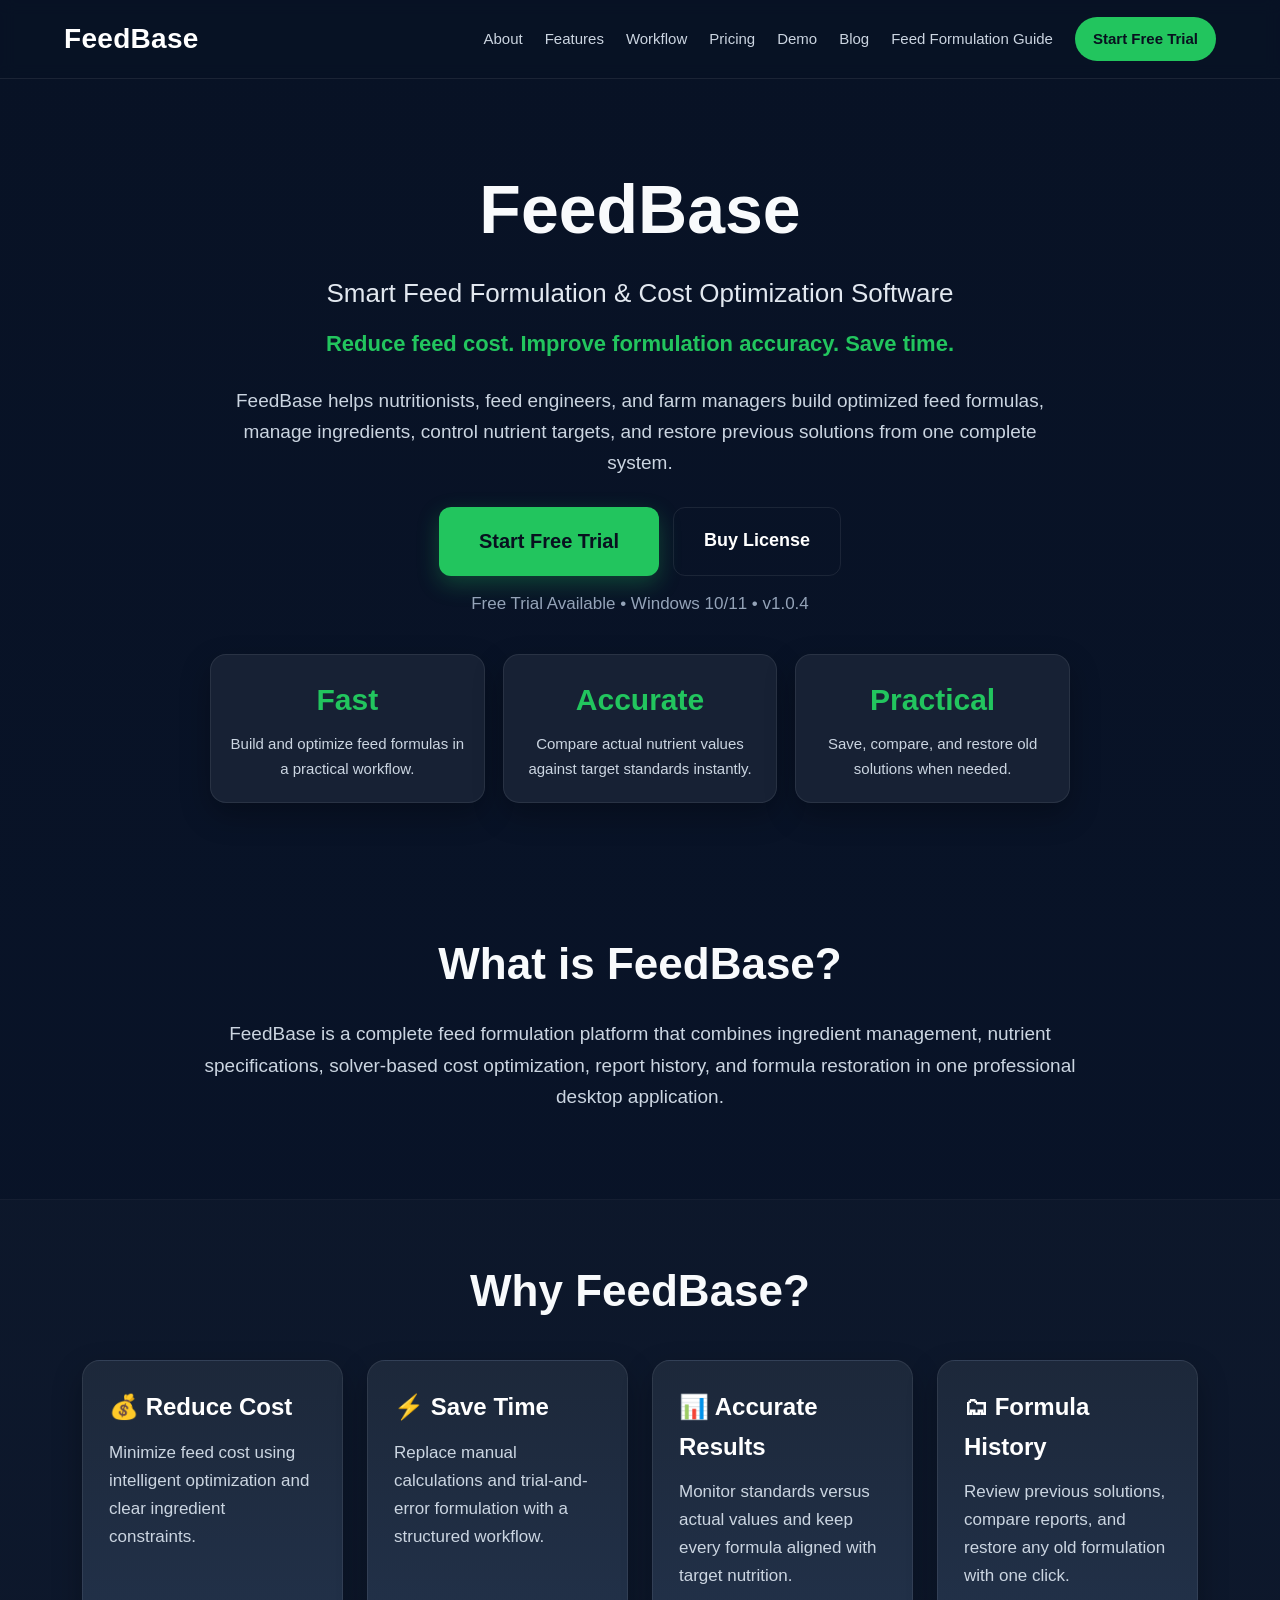
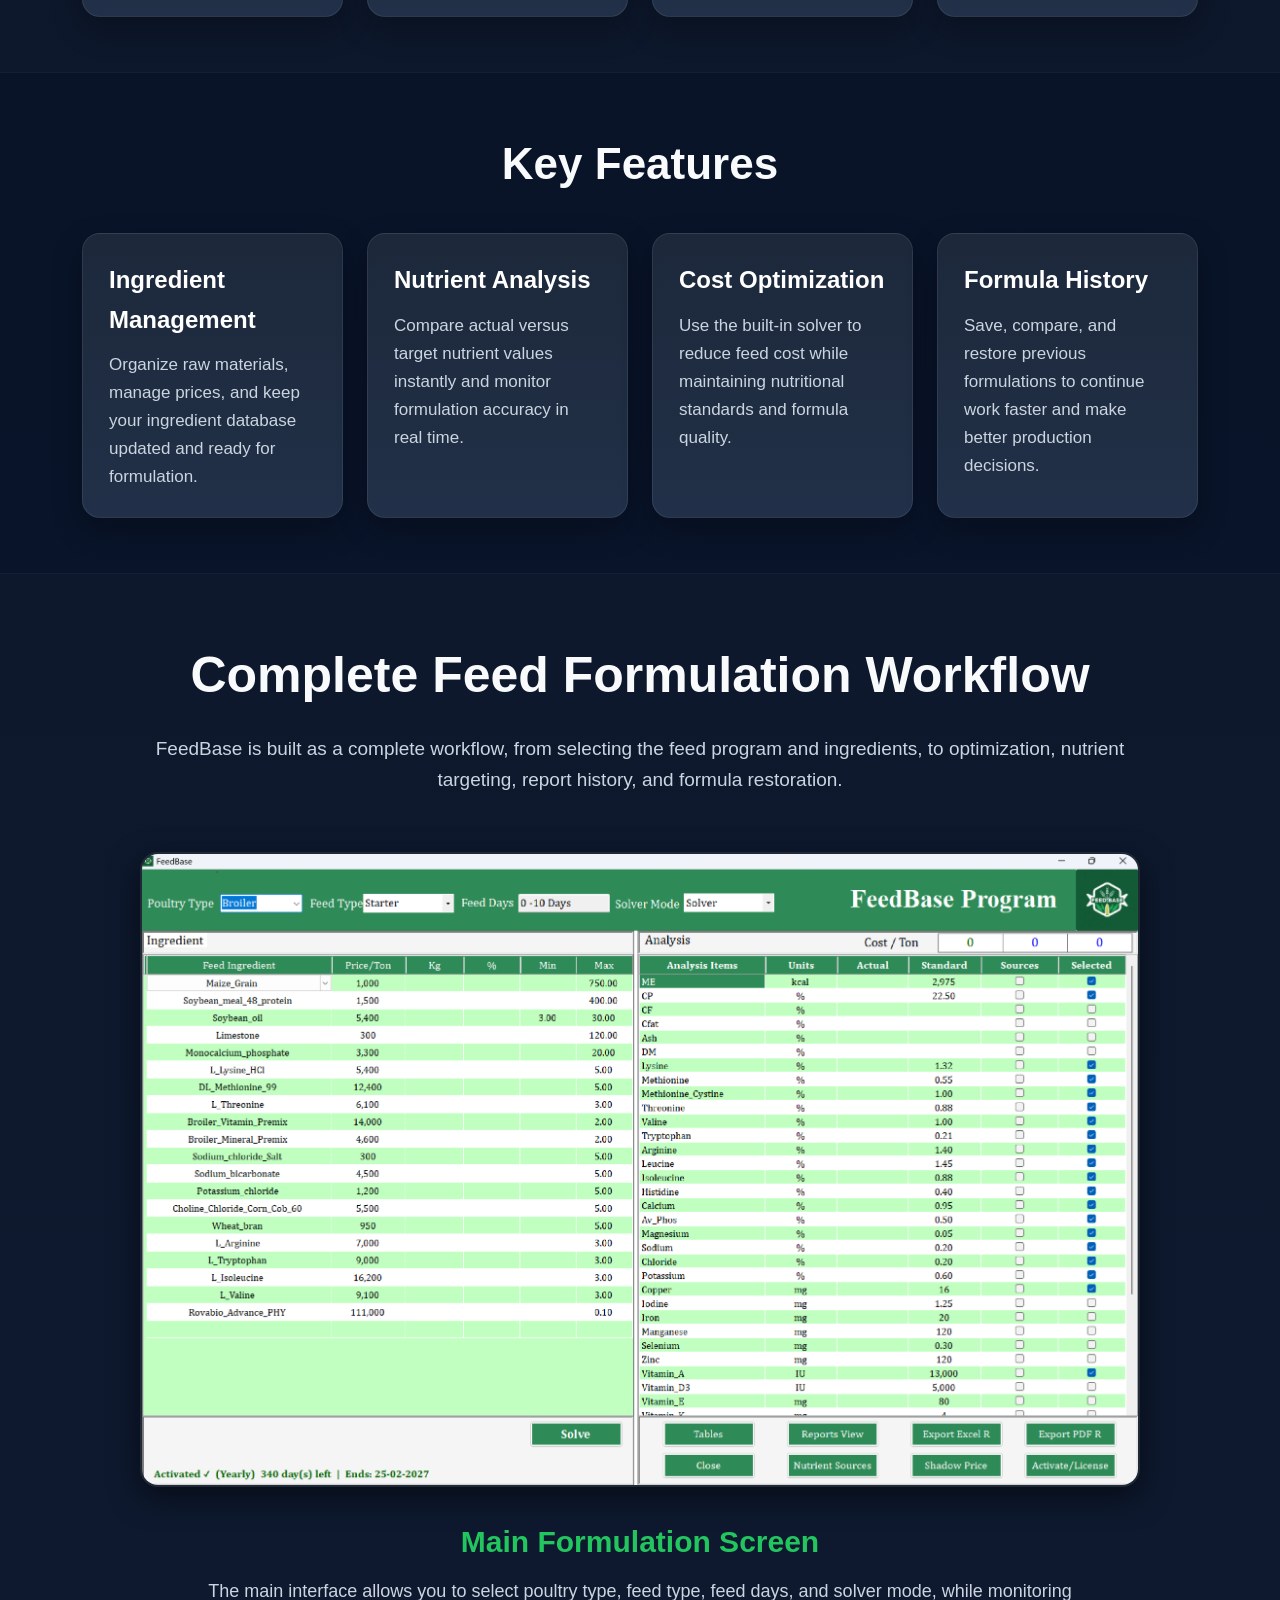
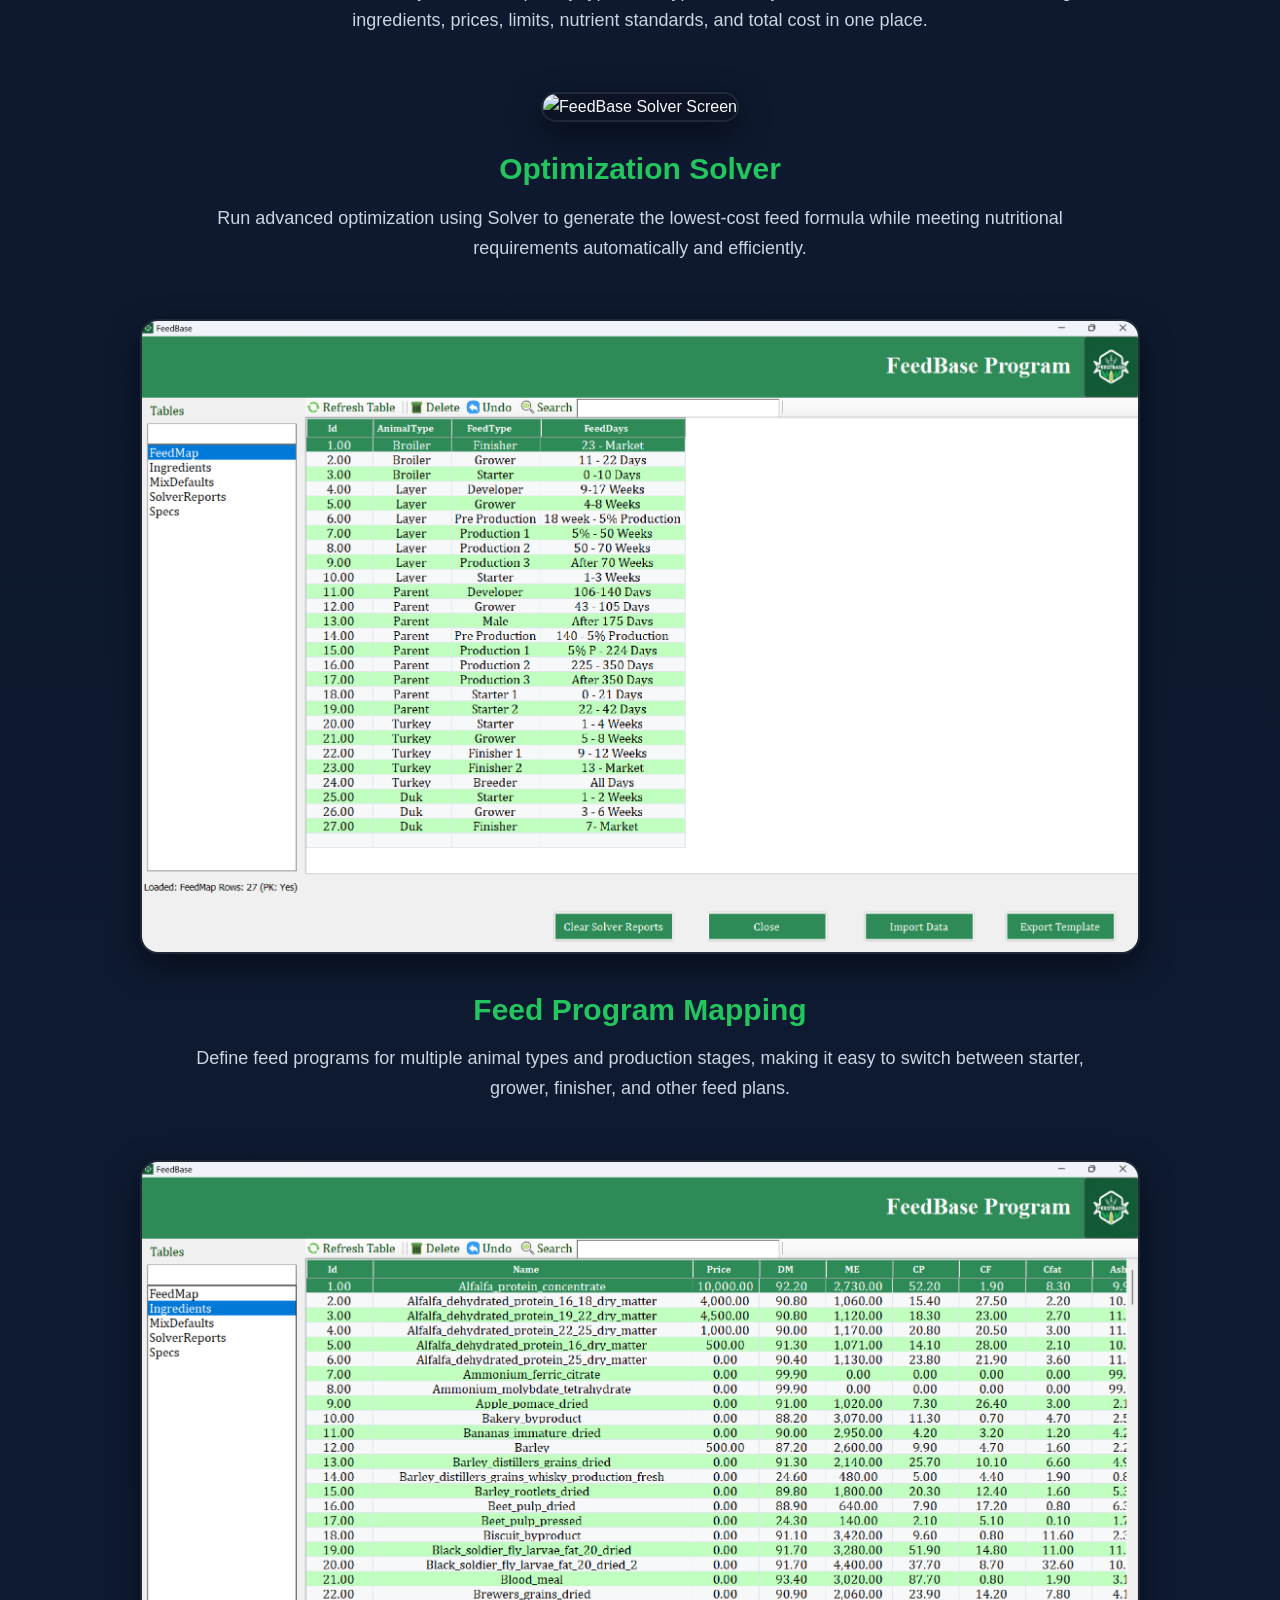
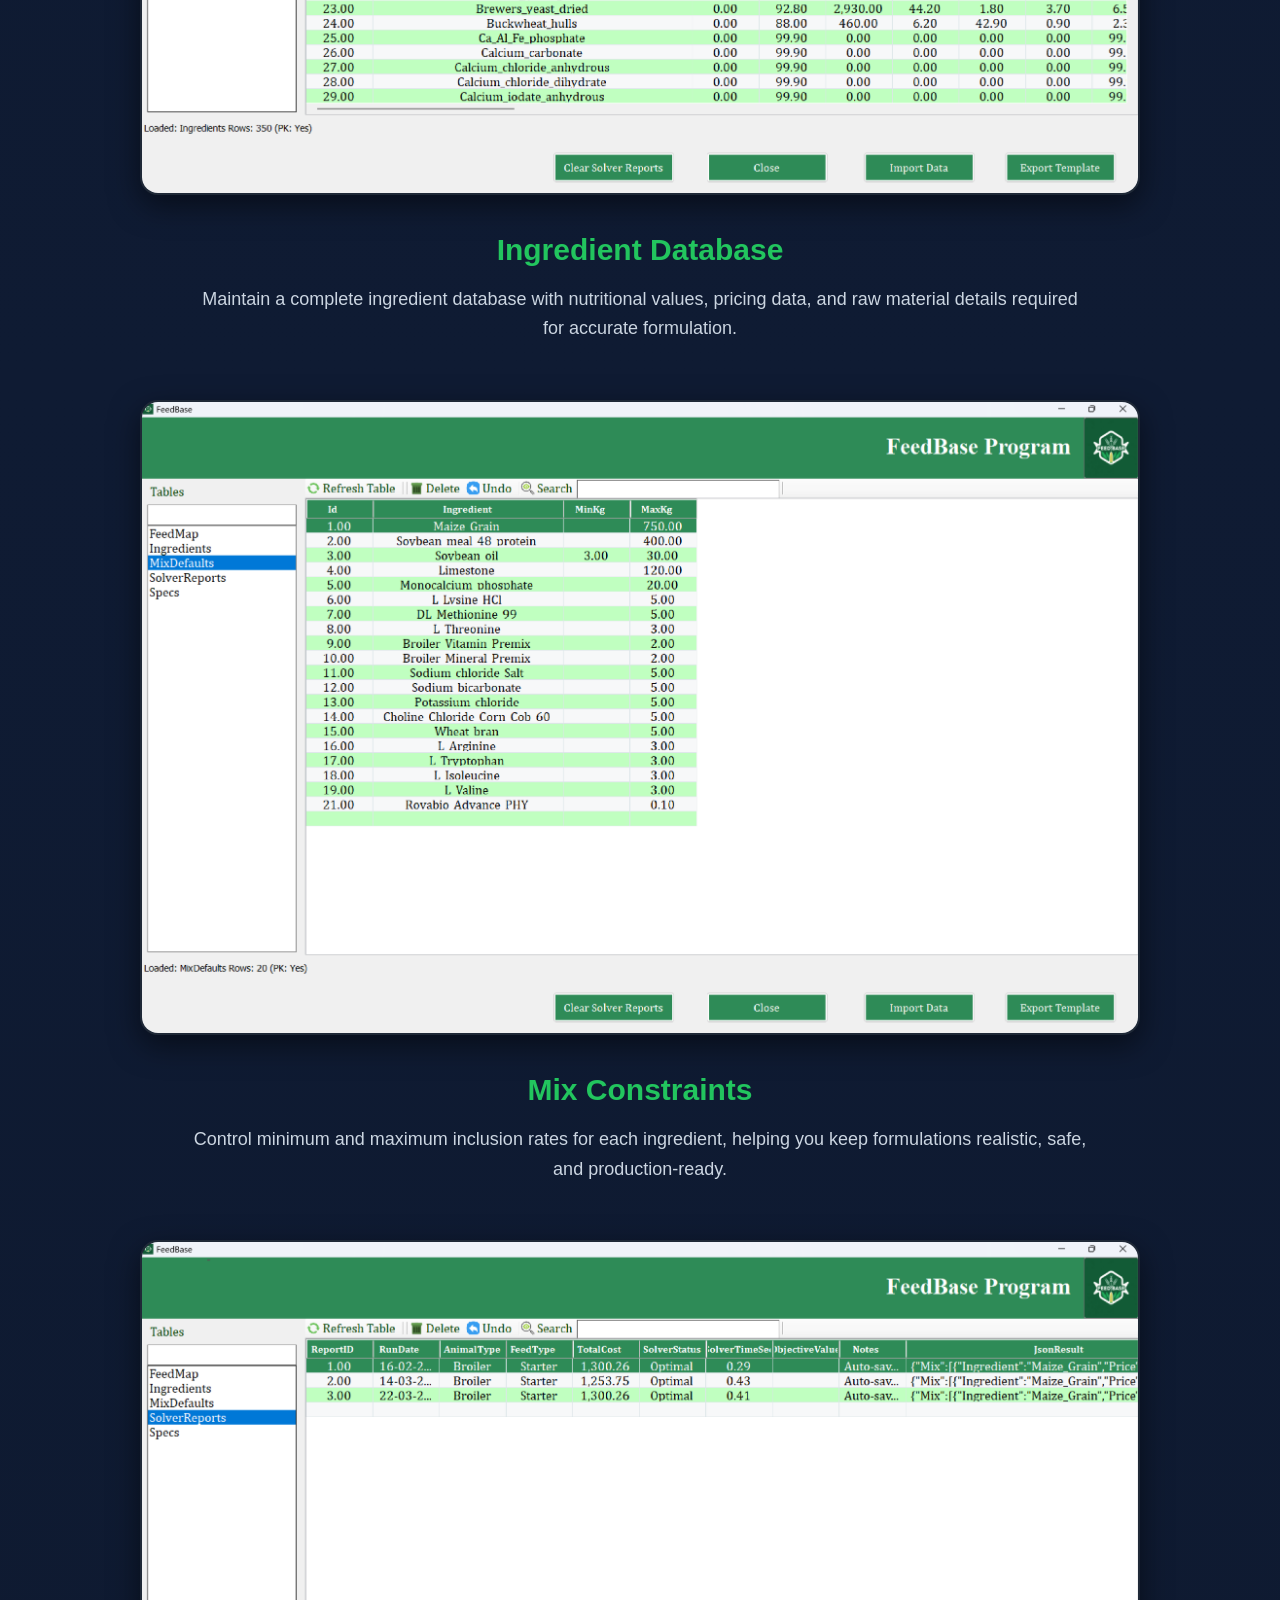
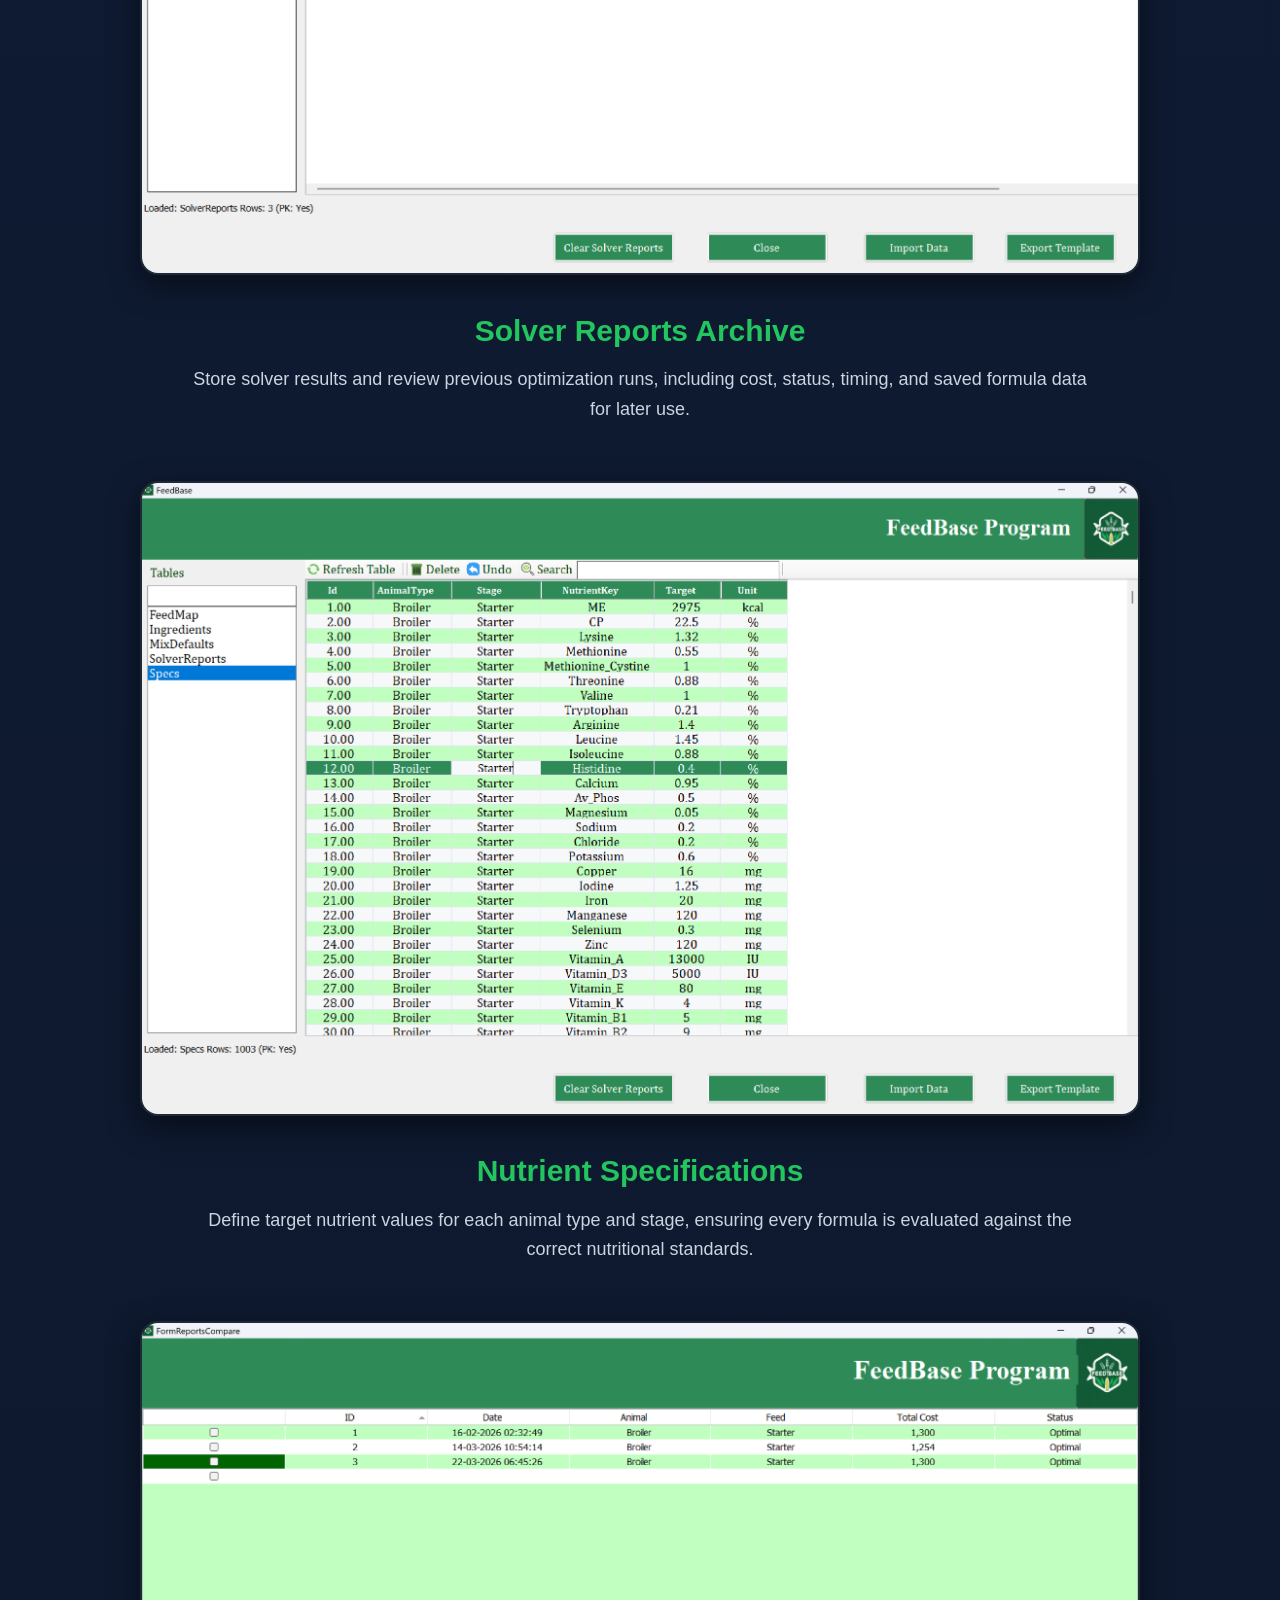
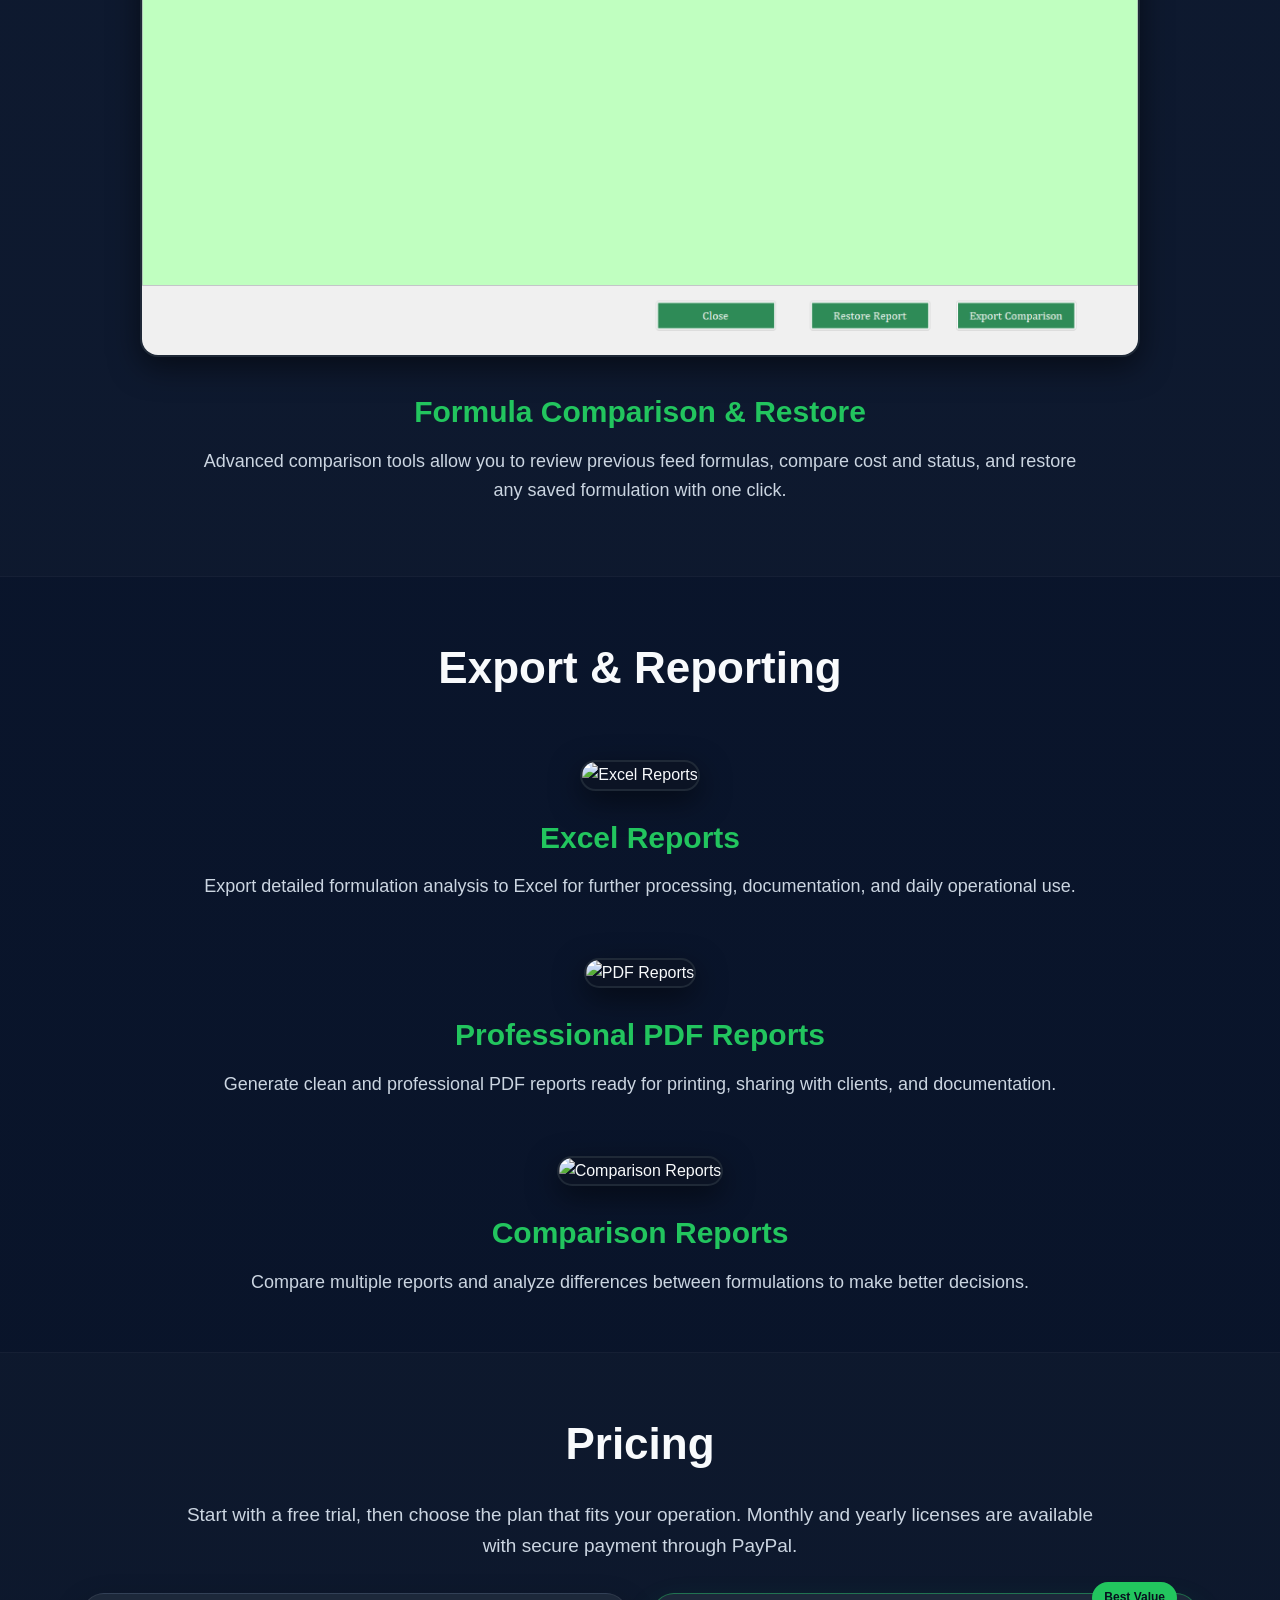
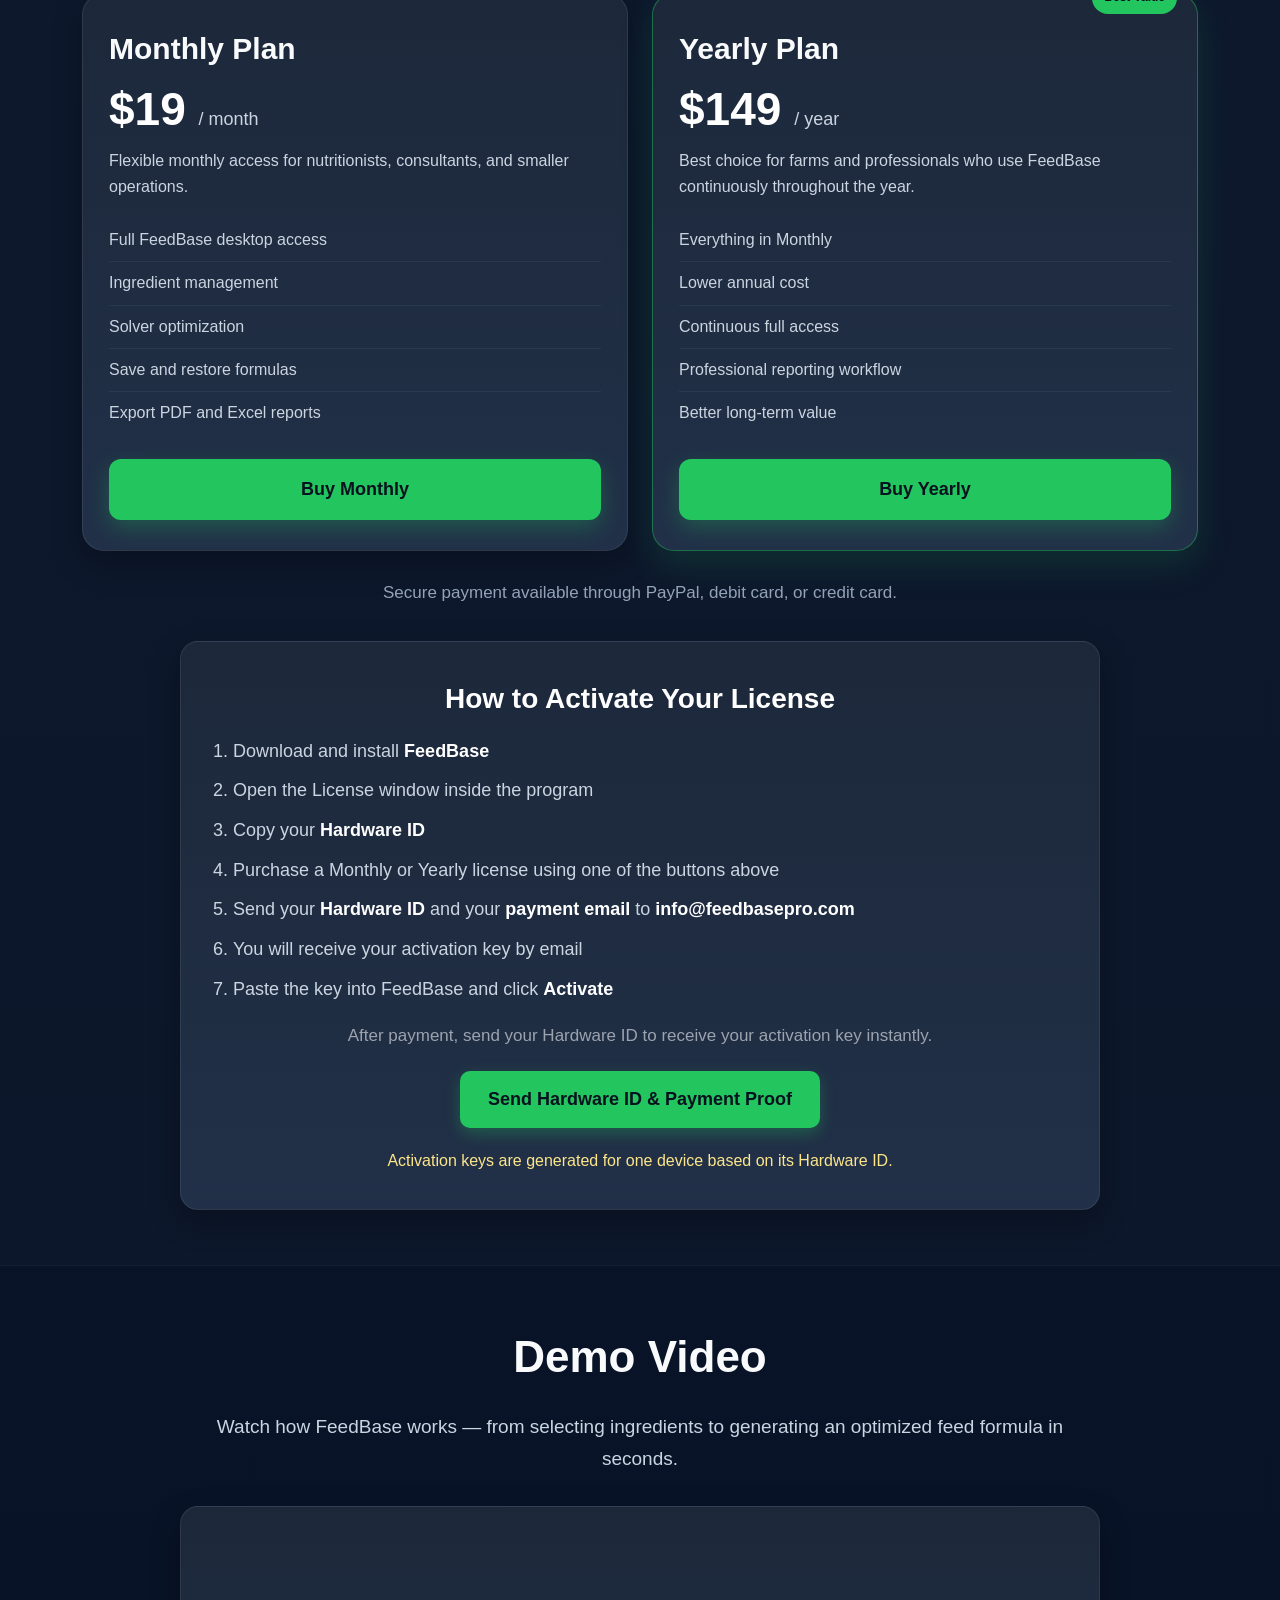
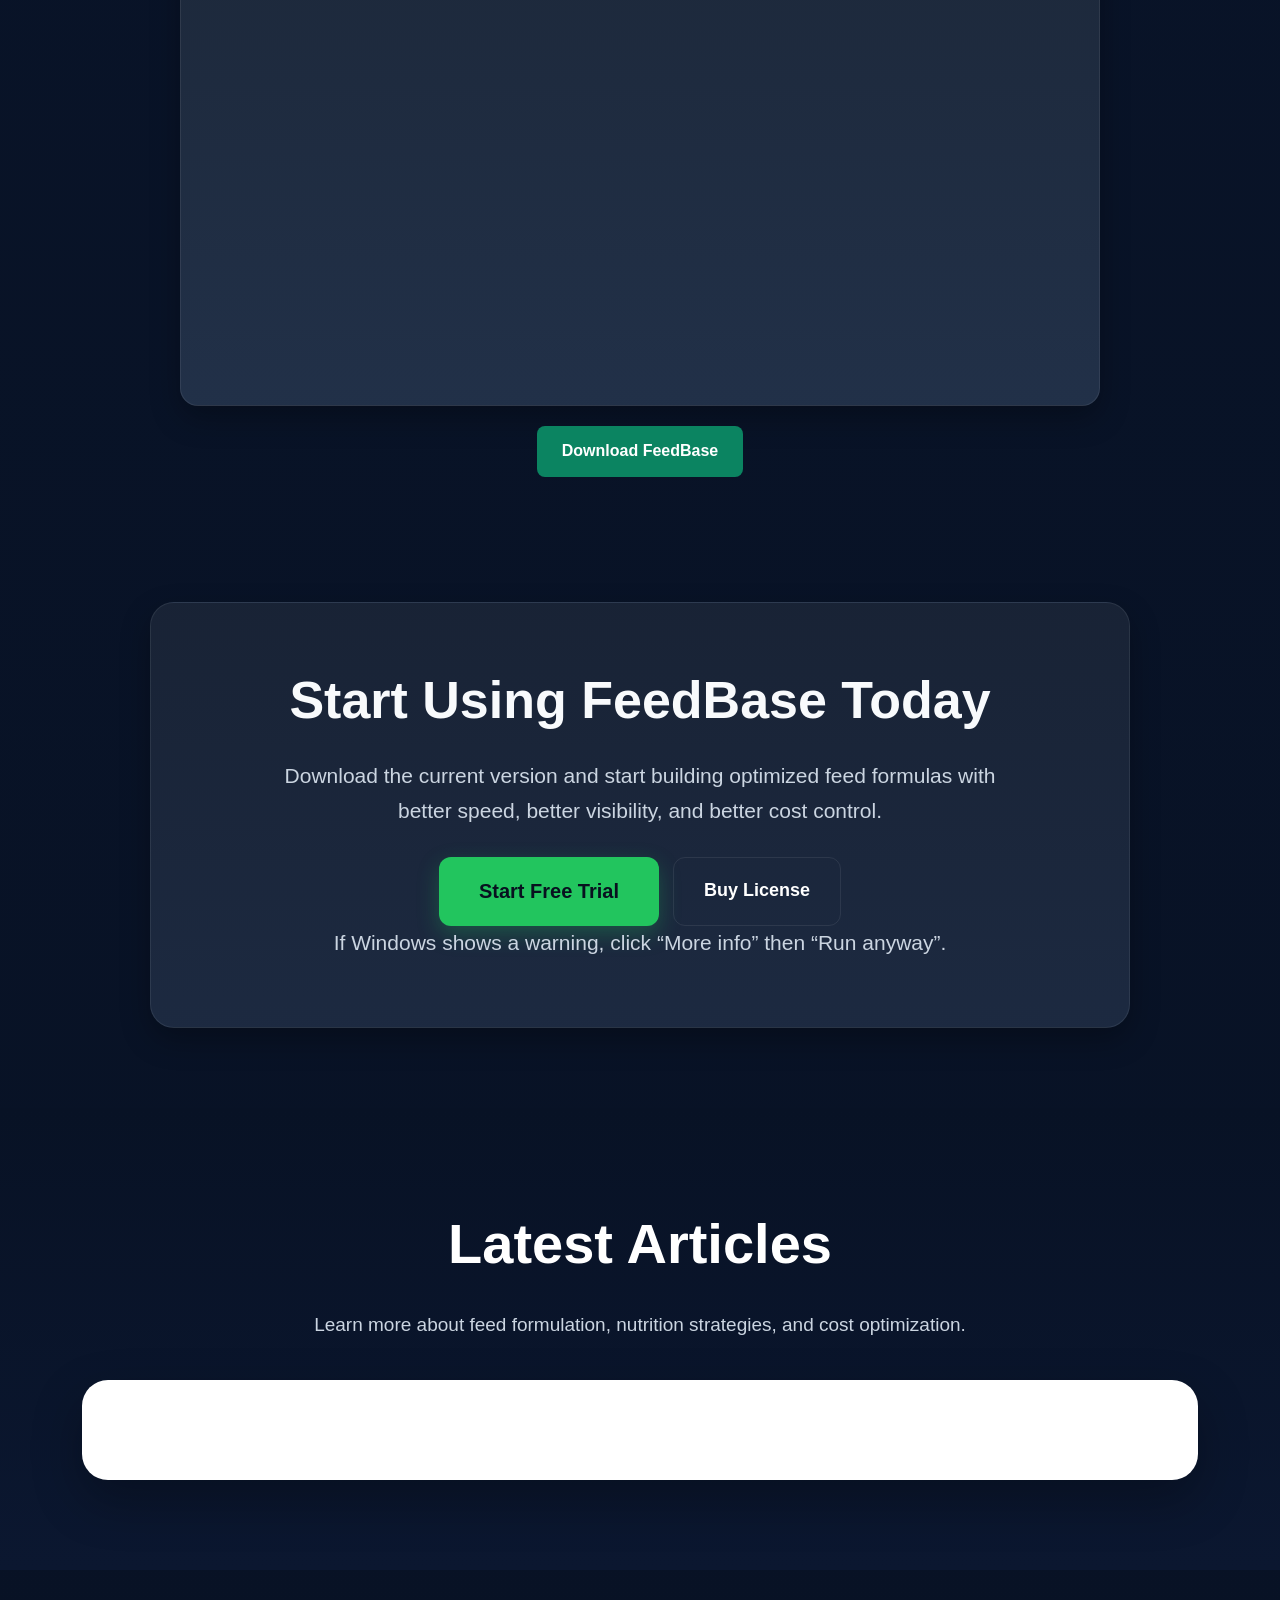
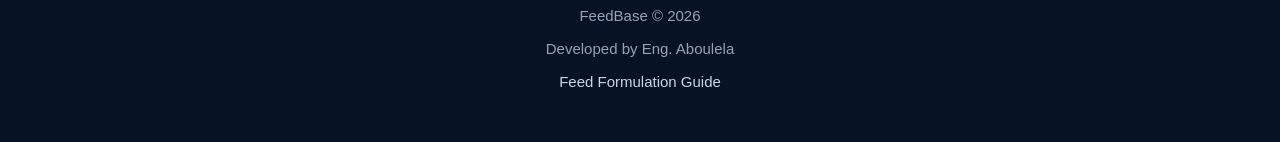
==== index.html @ 9726049f "Update index.html" ====
<!DOCTYPE html>
<html lang="en">
<head>
    <!-- Google tag (gtag.js) -->
    <script async src="https://www.googletagmanager.com/gtag/js?id=G-1CQMPWBEYW"></script>
    <script>
        window.dataLayer = window.dataLayer || [];
        function gtag(){dataLayer.push(arguments);}
        gtag('js', new Date());
        gtag('config', 'G-1CQMPWBEYW');
    </script>

    <meta charset="UTF-8">
    <meta name="viewport" content="width=device-width, initial-scale=1.0">
    <title>FeedBase</title>

    <style>
        * {
            box-sizing: border-box;
        }

        html {
            scroll-behavior: smooth;
        }

        :root {
            --bg: #081225;
            --bg2: #0f172a;
            --card: #1e293b;
            --card2: #23324a;
            --text: #f8fafc;
            --muted: #cbd5e1;
            --soft: #94a3b8;
            --accent: #22c55e;
            --accent-dark: #16a34a;
            --border: rgba(255,255,255,0.08);
            --shadow: 0 12px 30px rgba(0,0,0,0.28);
            --warn: #f59e0b;
        }

        body {
            margin: 0;
            font-family: Arial, sans-serif;
            background: linear-gradient(180deg, #081225 0%, #0b1730 40%, #081225 100%);
            color: var(--text);
            line-height: 1.65;
        }

        .container {
            width: 90%;
            max-width: 1180px;
            margin: auto;
        }

        .nav {
            position: sticky;
            top: 0;
            z-index: 1000;
            backdrop-filter: blur(8px);
            background: rgba(8, 18, 37, 0.78);
            border-bottom: 1px solid var(--border);
        }

        .nav-inner {
            display: flex;
            align-items: center;
            justify-content: space-between;
            gap: 20px;
            padding: 16px 0;
        }

        .brand {
            font-size: 28px;
            font-weight: 700;
            color: white;
            text-decoration: none;
            letter-spacing: 0.3px;
        }

        .nav-links {
            display: flex;
            gap: 22px;
            align-items: center;
            flex-wrap: wrap;
        }

        .nav-links a {
            color: var(--muted);
            text-decoration: none;
            font-size: 15px;
            transition: 0.2s ease;
        }

        .nav-links a:hover {
            color: white;
        }

        .nav-btn {
            background: var(--accent);
            color: #08111f !important;
            padding: 10px 18px;
            border-radius: 999px;
            font-weight: bold;
        }

        .hero {
            text-align: center;
            padding: 95px 20px 70px;
        }

        .hero h1 {
            font-size: 68px;
            margin: 0 0 14px;
            line-height: 1.05;
        }

        .hero .subtitle {
            font-size: 26px;
            color: #e2e8f0;
            margin-bottom: 12px;
        }

        .hero .highlight {
            margin: 8px auto 0;
            color: var(--accent);
            font-weight: bold;
            font-size: 22px;
            max-width: 900px;
        }

        .hero .hero-text {
            max-width: 850px;
            margin: 22px auto 0;
            color: var(--muted);
            font-size: 19px;
        }

        .hero-actions {
            margin-top: 28px;
            display: flex;
            justify-content: center;
            gap: 14px;
            flex-wrap: wrap;
        }

        .btn {
            display: inline-block;
            padding: 18px 40px;
            background: var(--accent);
            color: #08111f;
            text-decoration: none;
            border-radius: 12px;
            font-weight: bold;
            font-size: 20px;
            transition: 0.2s ease;
            box-shadow: 0 8px 22px rgba(34,197,94,0.28);
        }

        .btn:hover {
            opacity: 0.95;
            transform: translateY(-2px);
        }

        .btn-secondary {
            display: inline-block;
            padding: 18px 30px;
            background: transparent;
            color: white;
            text-decoration: none;
            border-radius: 12px;
            font-weight: bold;
            font-size: 18px;
            border: 1px solid var(--border);
            transition: 0.2s ease;
        }

        .btn-secondary:hover {
            background: rgba(255,255,255,0.04);
            transform: translateY(-2px);
        }

        .download-note {
            margin-top: 14px;
            color: var(--soft);
            font-size: 17px;
        }

        .hero-stat-row {
            margin-top: 36px;
            display: grid;
            grid-template-columns: repeat(3, minmax(180px, 1fr));
            gap: 18px;
            max-width: 860px;
            margin-left: auto;
            margin-right: auto;
        }

        .stat-card {
            background: rgba(30,41,59,0.7);
            border: 1px solid var(--border);
            border-radius: 16px;
            padding: 20px 16px;
            box-shadow: var(--shadow);
        }

        .stat-card h3 {
            margin: 0;
            color: var(--accent);
            font-size: 30px;
        }

        .stat-card p {
            margin: 8px 0 0;
            color: var(--muted);
            font-size: 15px;
        }

        .section {
            padding: 55px 20px;
        }

        .section-alt {
            background: rgba(255,255,255,0.015);
            border-top: 1px solid rgba(255,255,255,0.03);
            border-bottom: 1px solid rgba(255,255,255,0.03);
        }

        .section h2 {
            text-align: center;
            margin: 0 0 18px;
            font-size: 44px;
        }

        .section p.lead {
            text-align: center;
            max-width: 920px;
            margin: 0 auto 32px;
            color: var(--muted);
            font-size: 19px;
        }

        .features {
            display: grid;
            grid-template-columns: repeat(auto-fit, minmax(240px, 1fr));
            gap: 24px;
            margin-top: 32px;
        }

        .card {
            background: linear-gradient(180deg, rgba(30,41,59,0.95), rgba(35,50,74,0.95));
            padding: 26px;
            border-radius: 18px;
            border: 1px solid var(--border);
            box-shadow: var(--shadow);
            transition: 0.2s ease;
        }

        .card:hover {
            transform: translateY(-4px);
        }

        .card h3 {
            margin: 0 0 12px;
            color: #ffffff;
            font-size: 24px;
        }

        .card p {
            margin: 0;
            color: var(--muted);
            font-size: 17px;
        }

        .workflow-section {
            padding: 60px 20px 70px;
        }

        .workflow-section h2 {
            text-align: center;
            font-size: 50px;
            margin: 0 0 16px;
        }

        .workflow-section .lead {
            text-align: center;
            max-width: 980px;
            margin: 0 auto 38px;
            color: var(--muted);
            font-size: 19px;
        }

        .demo {
            margin-top: 56px;
            text-align: center;
        }

        .demo img {
            width: 100%;
            max-width: 1000px;
            border-radius: 18px;
            margin-bottom: 22px;
            border: 2px solid #1f2937;
            box-shadow: 0 10px 30px rgba(0,0,0,0.5);
            background: #0b1324;
        }

        .demo-text {
            max-width: 900px;
            margin: 0 auto;
        }

        .demo-text h3 {
            margin: 0 0 10px;
            color: var(--accent);
            font-size: 30px;
        }

        .demo-text p {
            margin: 0;
            color: var(--muted);
            font-size: 18px;
        }

        .pricing-grid {
            display: grid;
            grid-template-columns: repeat(auto-fit, minmax(280px, 1fr));
            gap: 24px;
            margin-top: 32px;
            align-items: stretch;
        }

        .plan-card {
            background: linear-gradient(180deg, rgba(30,41,59,0.95), rgba(35,50,74,0.95));
            border: 1px solid var(--border);
            border-radius: 22px;
            box-shadow: var(--shadow);
            padding: 30px 26px;
            position: relative;
        }

        .plan-card.best {
            border: 1px solid rgba(34,197,94,0.45);
            box-shadow: 0 14px 34px rgba(34,197,94,0.14);
        }

        .plan-badge {
            position: absolute;
            top: -12px;
            right: 20px;
            background: var(--accent);
            color: #08111f;
            padding: 6px 12px;
            border-radius: 999px;
            font-size: 12px;
            font-weight: bold;
        }

        .plan-card h3 {
            margin: 0 0 8px;
            font-size: 30px;
        }

        .plan-price {
            font-size: 46px;
            font-weight: 700;
            line-height: 1;
            margin: 12px 0 10px;
            color: white;
        }

        .plan-price span {
            font-size: 18px;
            font-weight: normal;
            color: var(--muted);
        }

        .plan-desc {
            color: var(--muted);
            font-size: 16px;
            margin-bottom: 18px;
        }

        .plan-list {
            list-style: none;
            padding: 0;
            margin: 0 0 24px;
        }

        .plan-list li {
            color: var(--muted);
            padding: 8px 0;
            border-bottom: 1px solid rgba(255,255,255,0.05);
            font-size: 16px;
        }

        .plan-list li:last-child {
            border-bottom: none;
        }

        .plan-btn {
            display: inline-block;
            width: 100%;
            text-align: center;
            padding: 16px 24px;
            background: var(--accent);
            color: #08111f;
            text-decoration: none;
            border-radius: 12px;
            font-weight: bold;
            font-size: 18px;
            transition: 0.2s ease;
            box-shadow: 0 8px 22px rgba(34,197,94,0.28);
        }

        .plan-btn:hover {
            opacity: 0.95;
            transform: translateY(-2px);
        }

        .pricing-note {
            margin-top: 28px;
            text-align: center;
            color: var(--soft);
            font-size: 17px;
        }

        .steps-box {
            background: linear-gradient(180deg, rgba(30,41,59,0.95), rgba(35,50,74,0.95));
            border-radius: 18px;
            border: 1px solid var(--border);
            padding: 34px 28px;
            max-width: 920px;
            margin: 34px auto 0;
            box-shadow: var(--shadow);
        }

        .steps-box h3 {
            margin: 0 0 14px;
            text-align: center;
            color: white;
            font-size: 28px;
        }

        .steps-box ol {
            margin: 0;
            padding-left: 24px;
            color: var(--muted);
            font-size: 18px;
        }

        .steps-box li {
            margin-bottom: 10px;
        }

        .steps-box strong {
            color: white;
        }

        .email-help {
            text-align: center;
            margin-top: 18px;
            color: #9ca3af;
            font-size: 17px;
        }

        .email-action {
            text-align: center;
            margin-top: 20px;
        }

        .email-btn {
            display: inline-block;
            padding: 14px 28px;
            background: #22c55e;
            color: #08111f;
            text-decoration: none;
            border-radius: 10px;
            font-weight: bold;
            font-size: 18px;
            box-shadow: 0 6px 16px rgba(34,197,94,0.3);
            transition: 0.2s ease;
        }

        .email-btn:hover {
            opacity: 0.95;
            transform: translateY(-2px);
        }

        .warning-box {
            margin-top: 20px;
            text-align: center;
            color: #fde68a;
            font-size: 16px;
        }

        .video-box {
            background: linear-gradient(180deg, rgba(30,41,59,0.95), rgba(35,50,74,0.95));
            border-radius: 18px;
            border: 1px solid var(--border);
            padding: 20px;
            max-width: 920px;
            margin: 28px auto 0;
            box-shadow: var(--shadow);
            text-align: center;
        }

        .video-box iframe {
            width: 100%;
            max-width: 800px;
            height: 450px;
            border: 0;
            border-radius: 14px;
        }

        .video-action {
            text-align: center;
            margin-top: 20px;
        }

        .video-download-btn {
            background: #0B8461;
            color: white;
            padding: 12px 25px;
            text-decoration: none;
            border-radius: 8px;
            font-weight: bold;
            display: inline-block;
            transition: 0.2s ease;
        }

        .video-download-btn:hover {
            opacity: 0.95;
            transform: translateY(-2px);
        }

        .cta-section {
            text-align: center;
            padding: 70px 20px 80px;
        }

        .cta-box {
            max-width: 980px;
            margin: auto;
            background: linear-gradient(180deg, rgba(30,41,59,0.75), rgba(35,50,74,0.75));
            border: 1px solid var(--border);
            border-radius: 24px;
            box-shadow: var(--shadow);
            padding: 55px 28px;
        }

        .cta-section h2 {
            font-size: 52px;
            margin: 0 0 16px;
        }

        .cta-section p {
            max-width: 760px;
            margin: 0 auto 12px;
            color: var(--muted);
            font-size: 21px;
        }

.blog-light-section {
    background: linear-gradient(180deg, #081225 0%, #0b1730 100%);
    color: var(--text);
    padding-top: 90px;
    padding-bottom: 90px;
}

.blog-light-section h2 {
    color: #ffffff;
    font-size: 56px;
}

.blog-light-section .lead {
    color: var(--muted);
    font-size: 22px;
}

.blog-light-card {
    background: #ffffff;
    color: #0f172a;
    border-radius: 26px;
    padding: 40px;
    box-shadow: 0 20px 50px rgba(0,0,0,0.28);
    max-width: 1200px;
    margin: 40px auto 0;
}

#soro-blog {
    padding-top: 20px;
}
        .footer {
            text-align: center;
            padding: 26px 20px 40px;
            color: var(--soft);
            font-size: 15px;
        }

        .footer p {
            margin: 8px 0;
        }

        .footer-link {
            color: #cbd5e1;
            text-decoration: none;
        }

        .footer-link:hover {
            color: white;
        }

        @media (max-width: 900px) {
            .hero h1 {
                font-size: 50px;
            }

            .hero .subtitle {
                font-size: 22px;
            }

            .hero .highlight {
                font-size: 20px;
            }

            .hero-stat-row {
                grid-template-columns: 1fr;
            }

            .workflow-section h2,
            .section h2,
            .cta-section h2 {
                font-size: 36px;
            }

            .blog-light-section h2 {
                font-size: 42px;
            }

            .plan-price {
                font-size: 38px;
            }

            .video-box iframe {
                height: 380px;
            }
        }

        @media (max-width: 768px) {
            .nav-inner {
                flex-direction: column;
                align-items: flex-start;
            }

            .nav-links {
                gap: 14px;
            }

            .hero {
                padding-top: 72px;
            }

            .hero h1 {
                font-size: 42px;
            }

            .hero .subtitle {
                font-size: 18px;
            }

            .hero .highlight,
            .hero .hero-text,
            .section p.lead,
            .workflow-section .lead,
            .demo-text p,
            .cta-section p,
            .steps-box ol,
            .email-help {
                font-size: 17px;
            }

            .blog-light-section {
                padding-top: 60px;
                padding-bottom: 60px;
            }

            .blog-light-section .lead {
                font-size: 18px;
            }

            .blog-light-card {
                padding: 20px;
                border-radius: 18px;
            }

            .demo-text h3 {
                font-size: 24px;
            }

            .btn,
            .btn-secondary,
            .plan-btn {
                width: 100%;
                text-align: center;
            }

            .video-box iframe {
                height: 260px;
            }
        }
    </style>
</head>

<body>

    <div class="nav">
        <div class="container nav-inner">
            <a href="#" class="brand">FeedBase</a>

            <div class="nav-links">
                <a href="#about">About</a>
                <a href="#features">Features</a>
                <a href="#workflow">Workflow</a>
                <a href="#pricing">Pricing</a>
                <a href="#video">Demo</a>
                <a href="#blog">Blog</a>
                <a href="feed-formulation-software.html" class="footer-link">Feed Formulation Guide</a>
                <a href="#download" class="nav-btn">Start Free Trial</a>
            </div>
        </div>
    </div>

    <div class="hero">
        <div class="container">
            <h1>FeedBase</h1>
            <p class="subtitle">Smart Feed Formulation & Cost Optimization Software</p>
            <p class="highlight">Reduce feed cost. Improve formulation accuracy. Save time.</p>
            <p class="hero-text">
                FeedBase helps nutritionists, feed engineers, and farm managers build optimized feed formulas,
                manage ingredients, control nutrient targets, and restore previous solutions from one complete system.
            </p>

            <div class="hero-actions">
                <a class="btn"
                   href="https://github.com/aboulelashehata/feedbase/releases/download/v1.0.4/FeedBase_Setup.exe"
                   target="_blank"
                   onclick="gtag('event','trial_download_click',{
                       event_category:'engagement',
                       event_label:'Start Free Trial - Hero',
                       file_name:'FeedBase_Setup.exe',
                       version:'v1.0'
                   });">
                    Start Free Trial
                </a>

                <a class="btn-secondary"
                   href="#pricing"
                   onclick="gtag('event','go_to_pricing_click',{
                       event_category:'navigation',
                       event_label:'Buy License - Hero'
                   });">
                    Buy License
                </a>
            </div>

            <p class="download-note">Free Trial Available • Windows 10/11 • v1.0.4</p>

            <div class="hero-stat-row">
                <div class="stat-card">
                    <h3>Fast</h3>
                    <p>Build and optimize feed formulas in a practical workflow.</p>
                </div>

                <div class="stat-card">
                    <h3>Accurate</h3>
                    <p>Compare actual nutrient values against target standards instantly.</p>
                </div>

                <div class="stat-card">
                    <h3>Practical</h3>
                    <p>Save, compare, and restore old solutions when needed.</p>
                </div>
            </div>
        </div>
    </div>

    <div class="section" id="about">
        <div class="container">
            <h2>What is FeedBase?</h2>
            <p class="lead">
                FeedBase is a complete feed formulation platform that combines ingredient management,
                nutrient specifications, solver-based cost optimization, report history, and formula restoration
                in one professional desktop application.
            </p>
        </div>
    </div>

    <div class="section section-alt">
        <div class="container">
            <h2>Why FeedBase?</h2>

            <div class="features">
                <div class="card">
                    <h3>💰 Reduce Cost</h3>
                    <p>Minimize feed cost using intelligent optimization and clear ingredient constraints.</p>
                </div>

                <div class="card">
                    <h3>⚡ Save Time</h3>
                    <p>Replace manual calculations and trial-and-error formulation with a structured workflow.</p>
                </div>

                <div class="card">
                    <h3>📊 Accurate Results</h3>
                    <p>Monitor standards versus actual values and keep every formula aligned with target nutrition.</p>
                </div>

                <div class="card">
                    <h3>🗂 Formula History</h3>
                    <p>Review previous solutions, compare reports, and restore any old formulation with one click.</p>
                </div>
            </div>
        </div>
    </div>

    <div class="section" id="features">
        <div class="container">
            <h2>Key Features</h2>

            <div class="features">
                <div class="card">
                    <h3>Ingredient Management</h3>
                    <p>Organize raw materials, manage prices, and keep your ingredient database updated and ready for formulation.</p>
                </div>

                <div class="card">
                    <h3>Nutrient Analysis</h3>
                    <p>Compare actual versus target nutrient values instantly and monitor formulation accuracy in real time.</p>
                </div>

                <div class="card">
                    <h3>Cost Optimization</h3>
                    <p>Use the built-in solver to reduce feed cost while maintaining nutritional standards and formula quality.</p>
                </div>

                <div class="card">
                    <h3>Formula History</h3>
                    <p>Save, compare, and restore previous formulations to continue work faster and make better production decisions.</p>
                </div>
            </div>
        </div>
    </div>

    <div class="workflow-section section-alt" id="workflow">
        <div class="container">
            <h2>Complete Feed Formulation Workflow</h2>
            <p class="lead">
                FeedBase is built as a complete workflow, from selecting the feed program and ingredients,
                to optimization, nutrient targeting, report history, and formula restoration.
            </p>

            <div class="demo">
                <img src="images/main-screen.png" alt="FeedBase Main Screen">
                <div class="demo-text">
                    <h3>Main Formulation Screen</h3>
                    <p>
                        The main interface allows you to select poultry type, feed type, feed days, and solver mode,
                        while monitoring ingredients, prices, limits, nutrient standards, and total cost in one place.
                    </p>
                </div>
            </div>

            <div class="demo">
                <img src="images/solver-screen.png" alt="FeedBase Solver Screen">
                <div class="demo-text">
                    <h3>Optimization Solver</h3>
                    <p>
                        Run advanced optimization using Solver to generate the lowest-cost feed formula
                        while meeting nutritional requirements automatically and efficiently.
                    </p>
                </div>
            </div>

            <div class="demo">
                <img src="images/tables-feedmap.png" alt="FeedMap Table">
                <div class="demo-text">
                    <h3>Feed Program Mapping</h3>
                    <p>
                        Define feed programs for multiple animal types and production stages,
                        making it easy to switch between starter, grower, finisher, and other feed plans.
                    </p>
                </div>
            </div>

            <div class="demo">
                <img src="images/tables-ingredients.png" alt="Ingredients Table">
                <div class="demo-text">
                    <h3>Ingredient Database</h3>
                    <p>
                        Maintain a complete ingredient database with nutritional values, pricing data,
                        and raw material details required for accurate formulation.
                    </p>
                </div>
            </div>

            <div class="demo">
                <img src="images/tables-mixdefaults.png" alt="Mix Defaults Table">
                <div class="demo-text">
                    <h3>Mix Constraints</h3>
                    <p>
                        Control minimum and maximum inclusion rates for each ingredient,
                        helping you keep formulations realistic, safe, and production-ready.
                    </p>
                </div>
            </div>

            <div class="demo">
                <img src="images/tables-solverreports.png" alt="Solver Reports Table">
                <div class="demo-text">
                    <h3>Solver Reports Archive</h3>
                    <p>
                        Store solver results and review previous optimization runs,
                        including cost, status, timing, and saved formula data for later use.
                    </p>
                </div>
            </div>

            <div class="demo">
                <img src="images/tables-specs.png" alt="Specs Table">
                <div class="demo-text">
                    <h3>Nutrient Specifications</h3>
                    <p>
                        Define target nutrient values for each animal type and stage,
                        ensuring every formula is evaluated against the correct nutritional standards.
                    </p>
                </div>
            </div>

            <div class="demo">
                <img src="images/comparison-screen.png" alt="Comparison and Restore Screen">
                <div class="demo-text">
                    <h3>Formula Comparison & Restore</h3>
                    <p>
                        Advanced comparison tools allow you to review previous feed formulas,
                        compare cost and status, and restore any saved formulation with one click.
                    </p>
                </div>
            </div>
        </div>
    </div>

    <div class="section">
        <div class="container">
            <h2>Export & Reporting</h2>

            <div class="demo">
                <img src="images/report-excel.png" alt="Excel Reports">
                <div class="demo-text">
                    <h3>Excel Reports</h3>
                    <p>
                        Export detailed formulation analysis to Excel for further processing,
                        documentation, and daily operational use.
                    </p>
                </div>
            </div>

            <div class="demo">
                <img src="images/report-pdf.png" alt="PDF Reports">
                <div class="demo-text">
                    <h3>Professional PDF Reports</h3>
                    <p>
                        Generate clean and professional PDF reports ready for printing,
                        sharing with clients, and documentation.
                    </p>
                </div>
            </div>

            <div class="demo">
                <img src="images/report-comparison.png" alt="Comparison Reports">
                <div class="demo-text">
                    <h3>Comparison Reports</h3>
                    <p>
                        Compare multiple reports and analyze differences between formulations
                        to make better decisions.
                    </p>
                </div>
            </div>
        </div>
    </div>

    <div class="section section-alt" id="pricing">
        <div class="container">
            <h2>Pricing</h2>
            <p class="lead">
                Start with a free trial, then choose the plan that fits your operation.
                Monthly and yearly licenses are available with secure payment through PayPal.
            </p>

            <div class="pricing-grid">
                <div class="plan-card">
                    <h3>Monthly Plan</h3>
                    <div class="plan-price">$19 <span>/ month</span></div>
                    <p class="plan-desc">Flexible monthly access for nutritionists, consultants, and smaller operations.</p>

                    <ul class="plan-list">
                        <li>Full FeedBase desktop access</li>
                        <li>Ingredient management</li>
                        <li>Solver optimization</li>
                        <li>Save and restore formulas</li>
                        <li>Export PDF and Excel reports</li>
                    </ul>

                    <a class="plan-btn"
                       href="https://www.paypal.com/ncp/payment/DN4T29YTEQ4N4"
                       target="_blank"
                       onclick="gtag('event','purchase_click',{
                           event_category:'engagement',
                           event_label:'Buy Monthly License',
                           plan:'monthly',
                           value:19,
                           currency:'USD'
                       });">
                        Buy Monthly
                    </a>
                </div>

                <div class="plan-card best">
                    <div class="plan-badge">Best Value</div>
                    <h3>Yearly Plan</h3>
                    <div class="plan-price">$149 <span>/ year</span></div>
                    <p class="plan-desc">Best choice for farms and professionals who use FeedBase continuously throughout the year.</p>

                    <ul class="plan-list">
                        <li>Everything in Monthly</li>
                        <li>Lower annual cost</li>
                        <li>Continuous full access</li>
                        <li>Professional reporting workflow</li>
                        <li>Better long-term value</li>
                    </ul>

                    <a class="plan-btn"
                       href="https://www.paypal.com/ncp/payment/2BVJQCCTWYHCC"
                       target="_blank"
                       onclick="gtag('event','purchase_click',{
                           event_category:'engagement',
                           event_label:'Buy Yearly License',
                           plan:'yearly',
                           value:149,
                           currency:'USD'
                       });">
                        Buy Yearly
                    </a>
                </div>
            </div>

            <p class="pricing-note">Secure payment available through PayPal, debit card, or credit card.</p>

            <div class="steps-box">
                <h3>How to Activate Your License</h3>
                <ol>
                    <li>Download and install <strong>FeedBase</strong></li>
                    <li>Open the License window inside the program</li>
                    <li>Copy your <strong>Hardware ID</strong></li>
                    <li>Purchase a Monthly or Yearly license using one of the buttons above</li>
                    <li>Send your <strong>Hardware ID</strong> and your <strong>payment email</strong> to <strong>info@feedbasepro.com</strong></li>
                    <li>You will receive your activation key by email</li>
                    <li>Paste the key into FeedBase and click <strong>Activate</strong></li>
                </ol>

                <p class="email-help">
                    After payment, send your Hardware ID to receive your activation key instantly.
                </p>

                <div class="email-action">
                    <a class="email-btn"
                       href="mailto:info@feedbasepro.com?subject=FeedBase License Request&body=Hello,%0D%0AI have purchased FeedBase.%0D%0AHere is my Hardware ID:%0D%0A"
                       onclick="gtag('event','email_click',{
                           event_category:'engagement',
                           event_label:'Send Hardware ID Email'
                       });">
                        Send Hardware ID & Payment Proof
                    </a>
                </div>

                <div class="warning-box">
                    Activation keys are generated for one device based on its Hardware ID.
                </div>
            </div>
        </div>
    </div>

    <div class="section" id="video">
        <div class="container">
            <h2>Demo Video</h2>
            <p class="lead">
                Watch how FeedBase works — from selecting ingredients to generating an optimized feed formula in seconds.
            </p>

            <div class="video-box">
               <iframe
                    src="https://www.youtube.com/embed/nToiMbqAU4s"
                    title="FeedBase Demo"
                    allow="accelerometer; autoplay; clipboard-write; encrypted-media; gyroscope; picture-in-picture"
                    allowfullscreen>
                </iframe>
            </div>

            <div class="video-action">
                <a class="video-download-btn"
                   href="#download"
                   onclick="gtag('event','download_section_click',{
                       event_category:'engagement',
                       event_label:'Download FeedBase From Video Section'
                   });">
                    Download FeedBase
                </a>
            </div>
        </div>
    </div>

    <div class="cta-section" id="download">
        <div class="container">
            <div class="cta-box">
                <h2>Start Using FeedBase Today</h2>
                <p>
                    Download the current version and start building optimized feed formulas
                    with better speed, better visibility, and better cost control.
                </p>

                <div class="hero-actions">
                    <a class="btn"
                       href="https://github.com/aboulelashehata/feedbase/releases/download/v1.0.4/FeedBase_Setup.exe"
                       target="_blank"
                       onclick="gtag('event','trial_download_click',{
                           event_category:'engagement',
                           event_label:'Start Free Trial - Bottom',
                           file_name:'FeedBase_Setup.exe',
                           version:'v1.0'
                       });">
                        Start Free Trial
                    </a>

                    <a class="btn-secondary"
                       href="#pricing"
                       onclick="gtag('event','go_to_pricing_click',{
                           event_category:'navigation',
                           event_label:'Buy License - Bottom'
                       });">
                        Buy License
                    </a>
                </div>

                <p class="download-note">If Windows shows a warning, click “More info” then “Run anyway”.</p>
            </div>
        </div>
    </div>

    <!-- Blog Section -->
    <div class="section blog-light-section" id="blog">
        <div class="container">
            <h2>Latest Articles</h2>
            <p class="lead">
                Learn more about feed formulation, nutrition strategies, and cost optimization.
            </p>

            <div class="blog-light-card">
                <div id="soro-blog"></div>
            </div>
        </div>
    </div>

    <script src="https://app.trysoro.com/api/embed/089e61d5-463f-489b-af44-2fc101c3a23f" defer></script>

    <div class="footer">
        <p>FeedBase © 2026</p>
        <p>Developed by Eng. Aboulela</p>
        <p>
            <a href="feed-formulation-software.html" style="color:#cbd5e1; text-decoration:none;">
                Feed Formulation Guide
            </a>
        </p>
    </div>

    <script>
        document.addEventListener("DOMContentLoaded", function () {
            const trackedSections = [
                { id: "features", eventName: "features_section_view" },
                { id: "pricing", eventName: "pricing_section_view" },
                { id: "video", eventName: "video_section_view" },
                { id: "download", eventName: "download_section_view" },
                { id: "blog", eventName: "blog_section_view" }
            ];

            const sentSections = new Set();

            const observer = new IntersectionObserver((entries) => {
                entries.forEach((entry) => {
                    if (entry.isIntersecting) {
                        const sectionId = entry.target.id;
                        const section = trackedSections.find(x => x.id === sectionId);

                        if (section && !sentSections.has(sectionId)) {
                            gtag('event', section.eventName, {
                                event_category: 'engagement',
                                event_label: sectionId
                            });
                            sentSections.add(sectionId);
                        }
                    }
                });
            }, {
                threshold: 0.45
            });

            trackedSections.forEach((section) => {
                const el = document.getElementById(section.id);
                if (el) observer.observe(el);
            });

            setTimeout(function () {
                gtag('event', 'engaged_30_seconds', {
                    event_category: 'engagement',
                    event_label: 'User stayed 30 seconds'
                });
            }, 30000);

            let scroll75Sent = false;

            window.addEventListener('scroll', function () {
                const scrollTop = window.scrollY;
                const docHeight = document.documentElement.scrollHeight - window.innerHeight;

                if (docHeight > 0) {
                    const percent = (scrollTop / docHeight) * 100;

                    if (percent >= 75 && !scroll75Sent) {
                        gtag('event', 'scroll_75', {
                            event_category: 'engagement',
                            event_label: 'Scrolled 75 percent'
                        });
                        scroll75Sent = true;
                    }
                }
            });
        });
    </script>

</body>
</html>
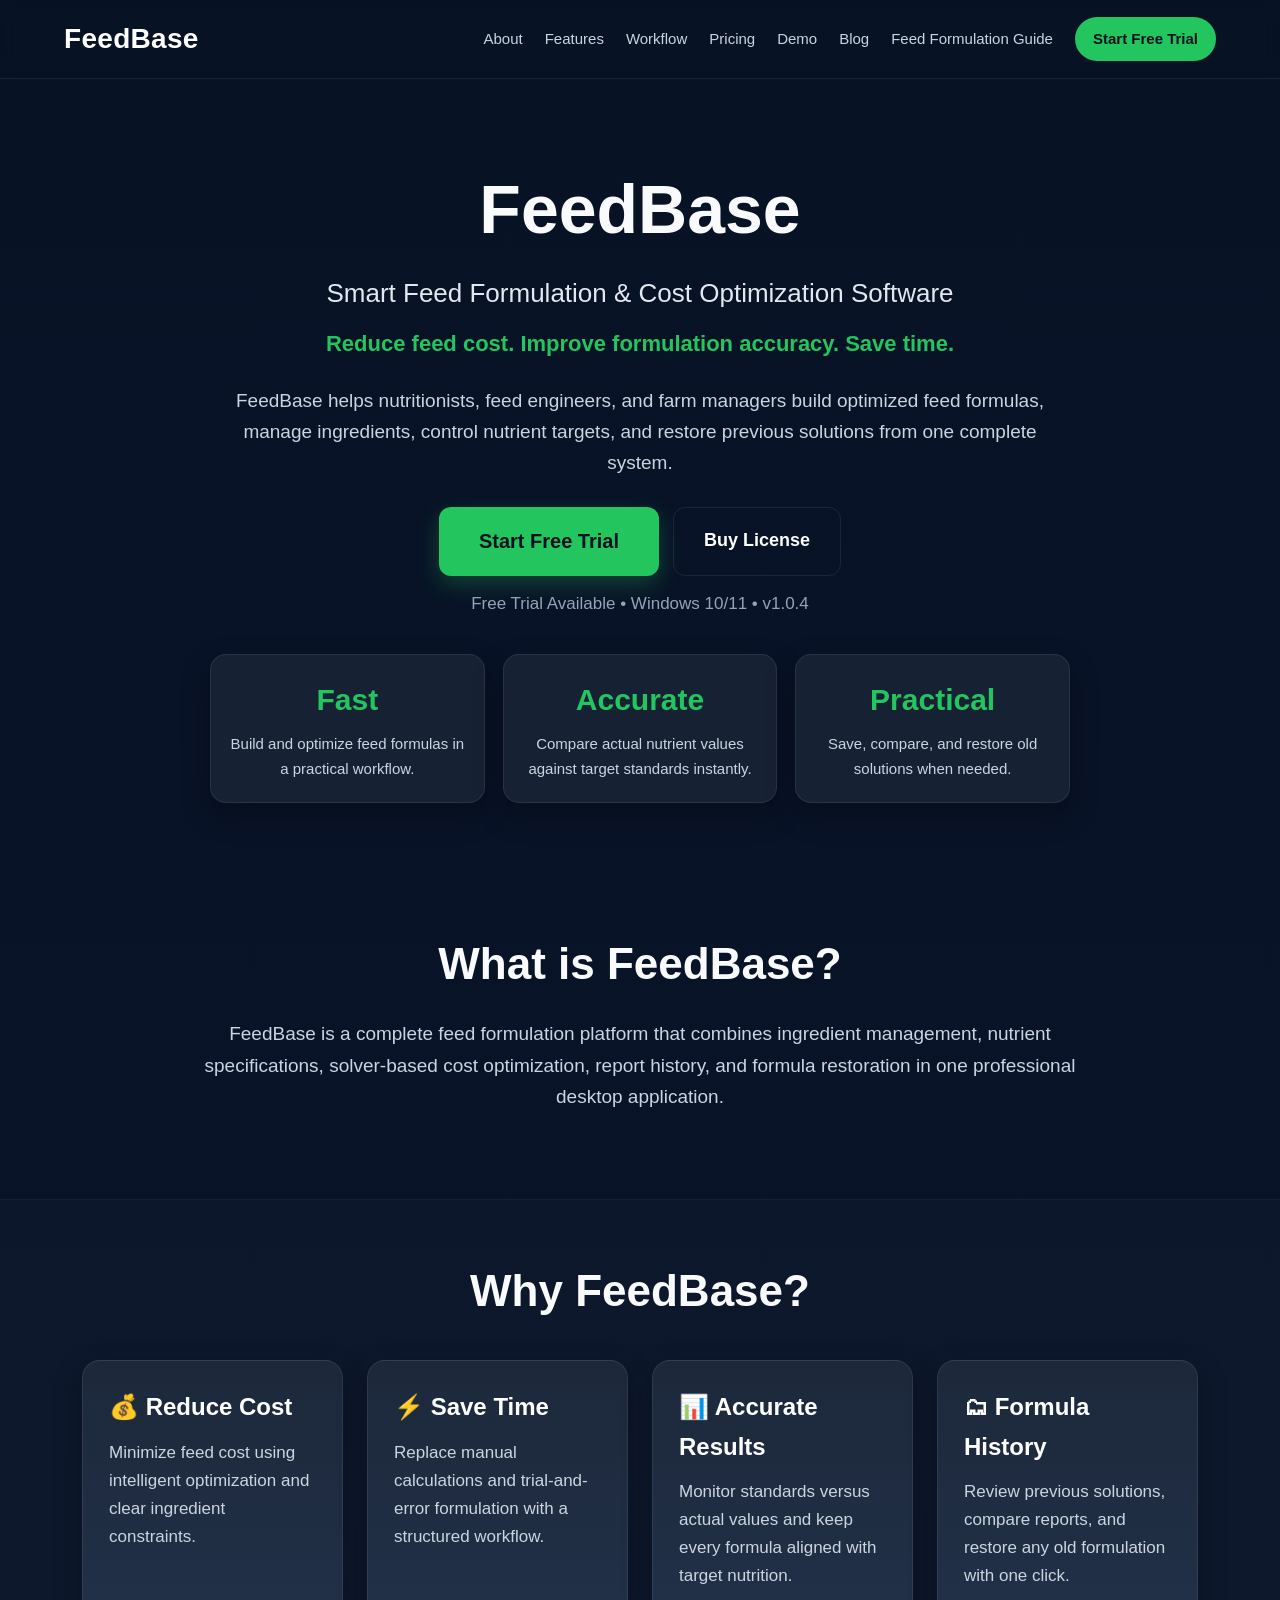
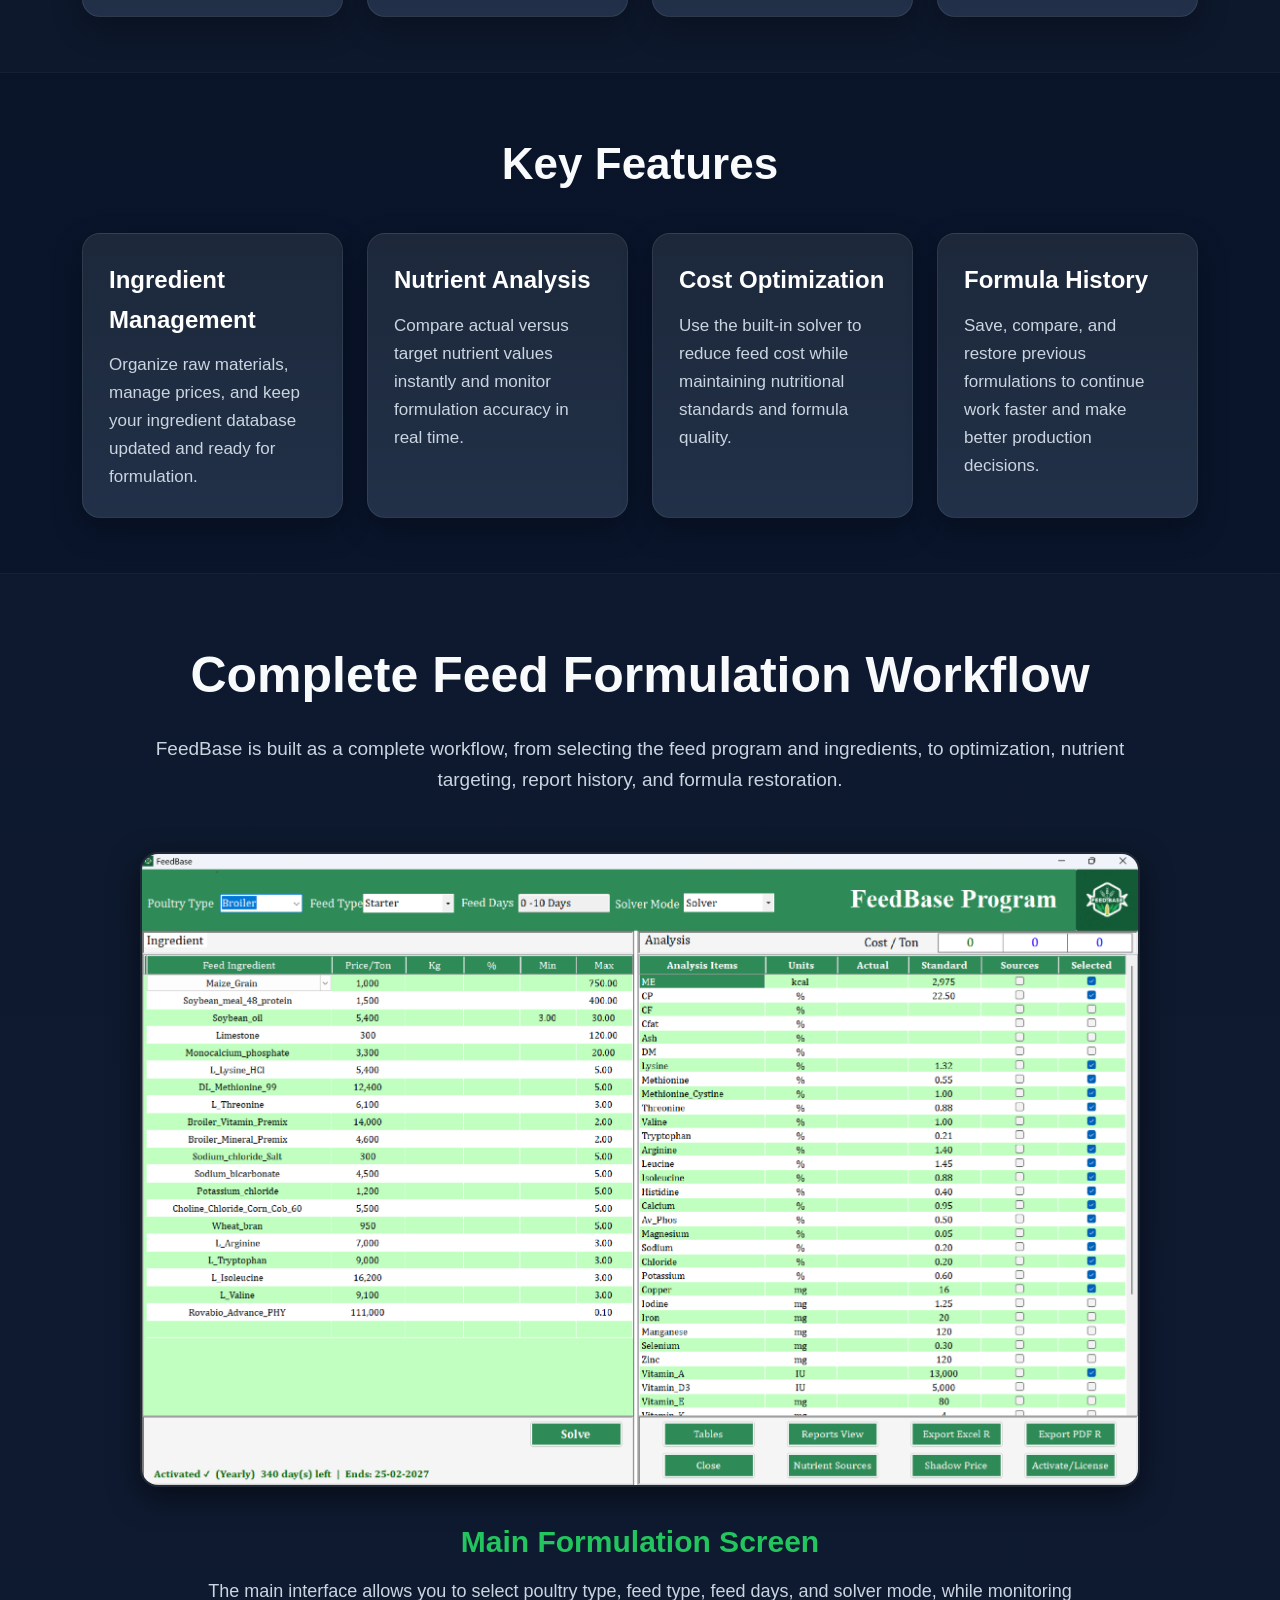
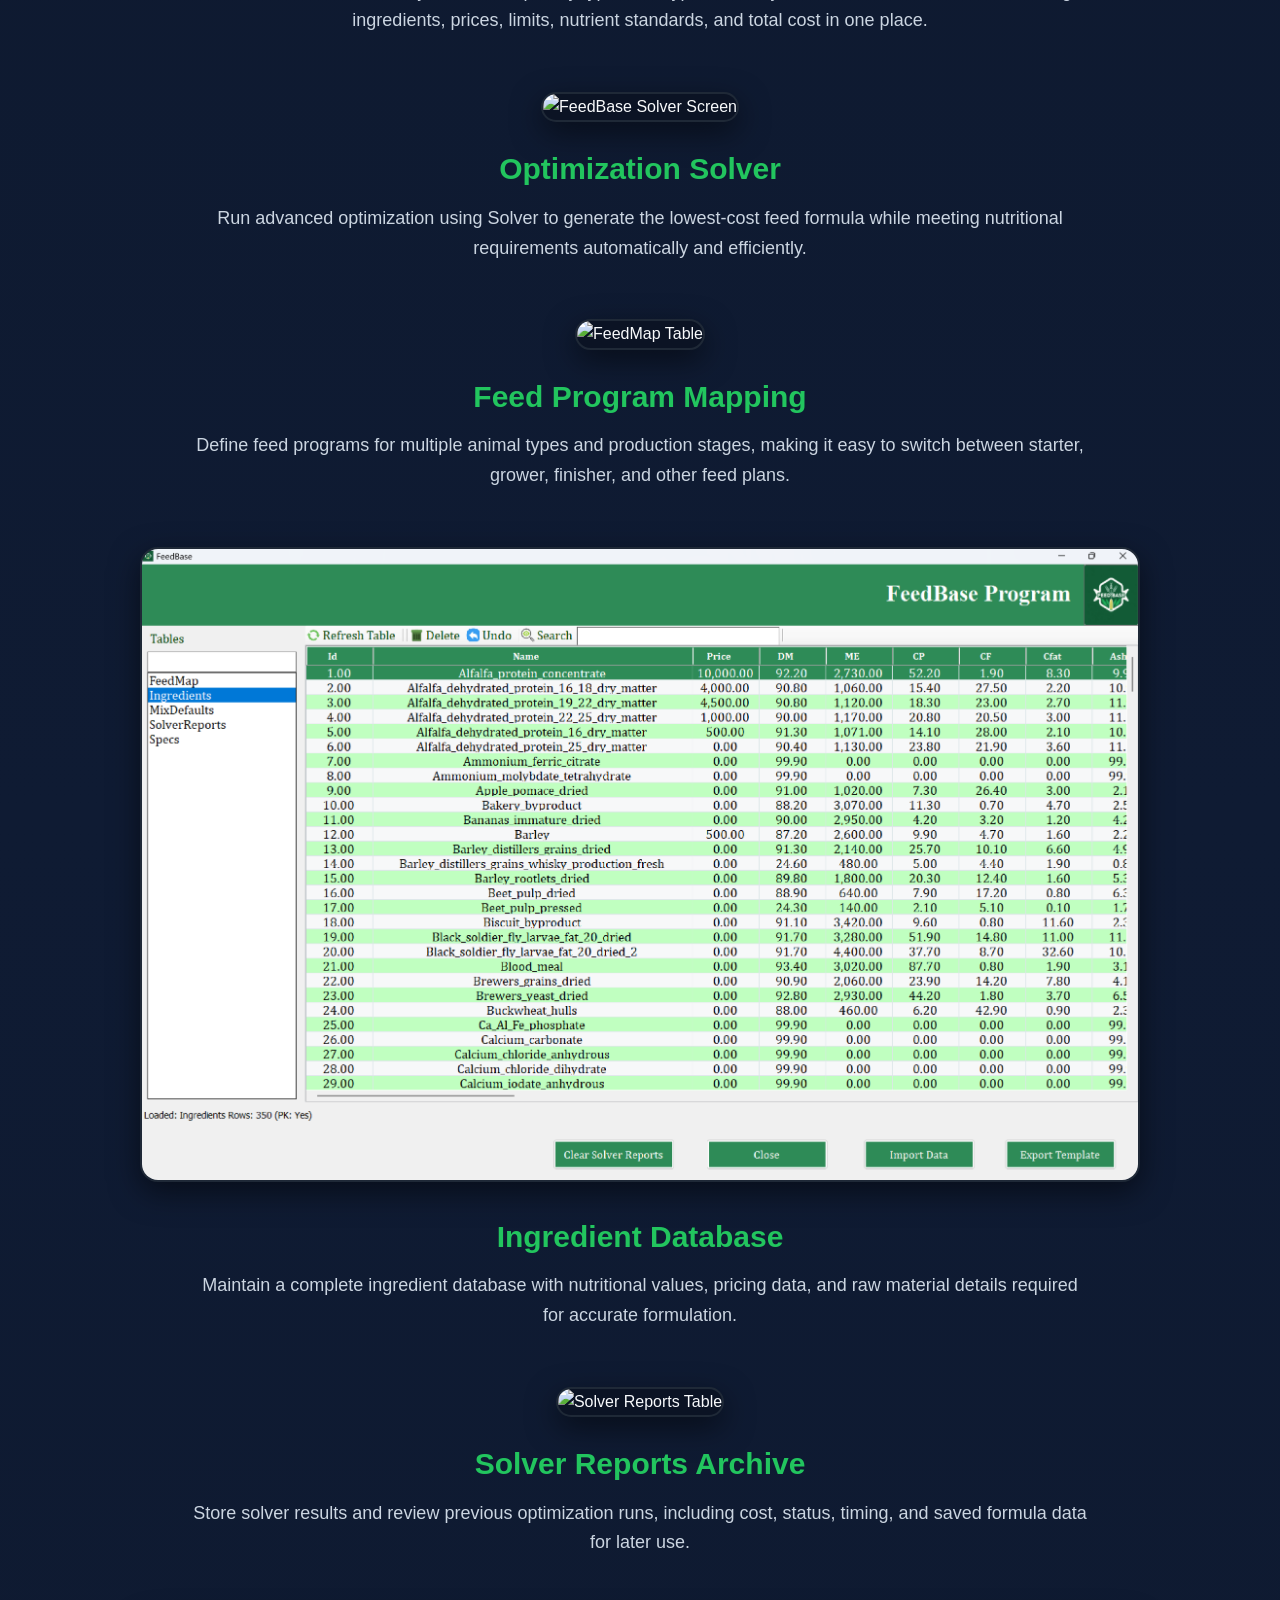
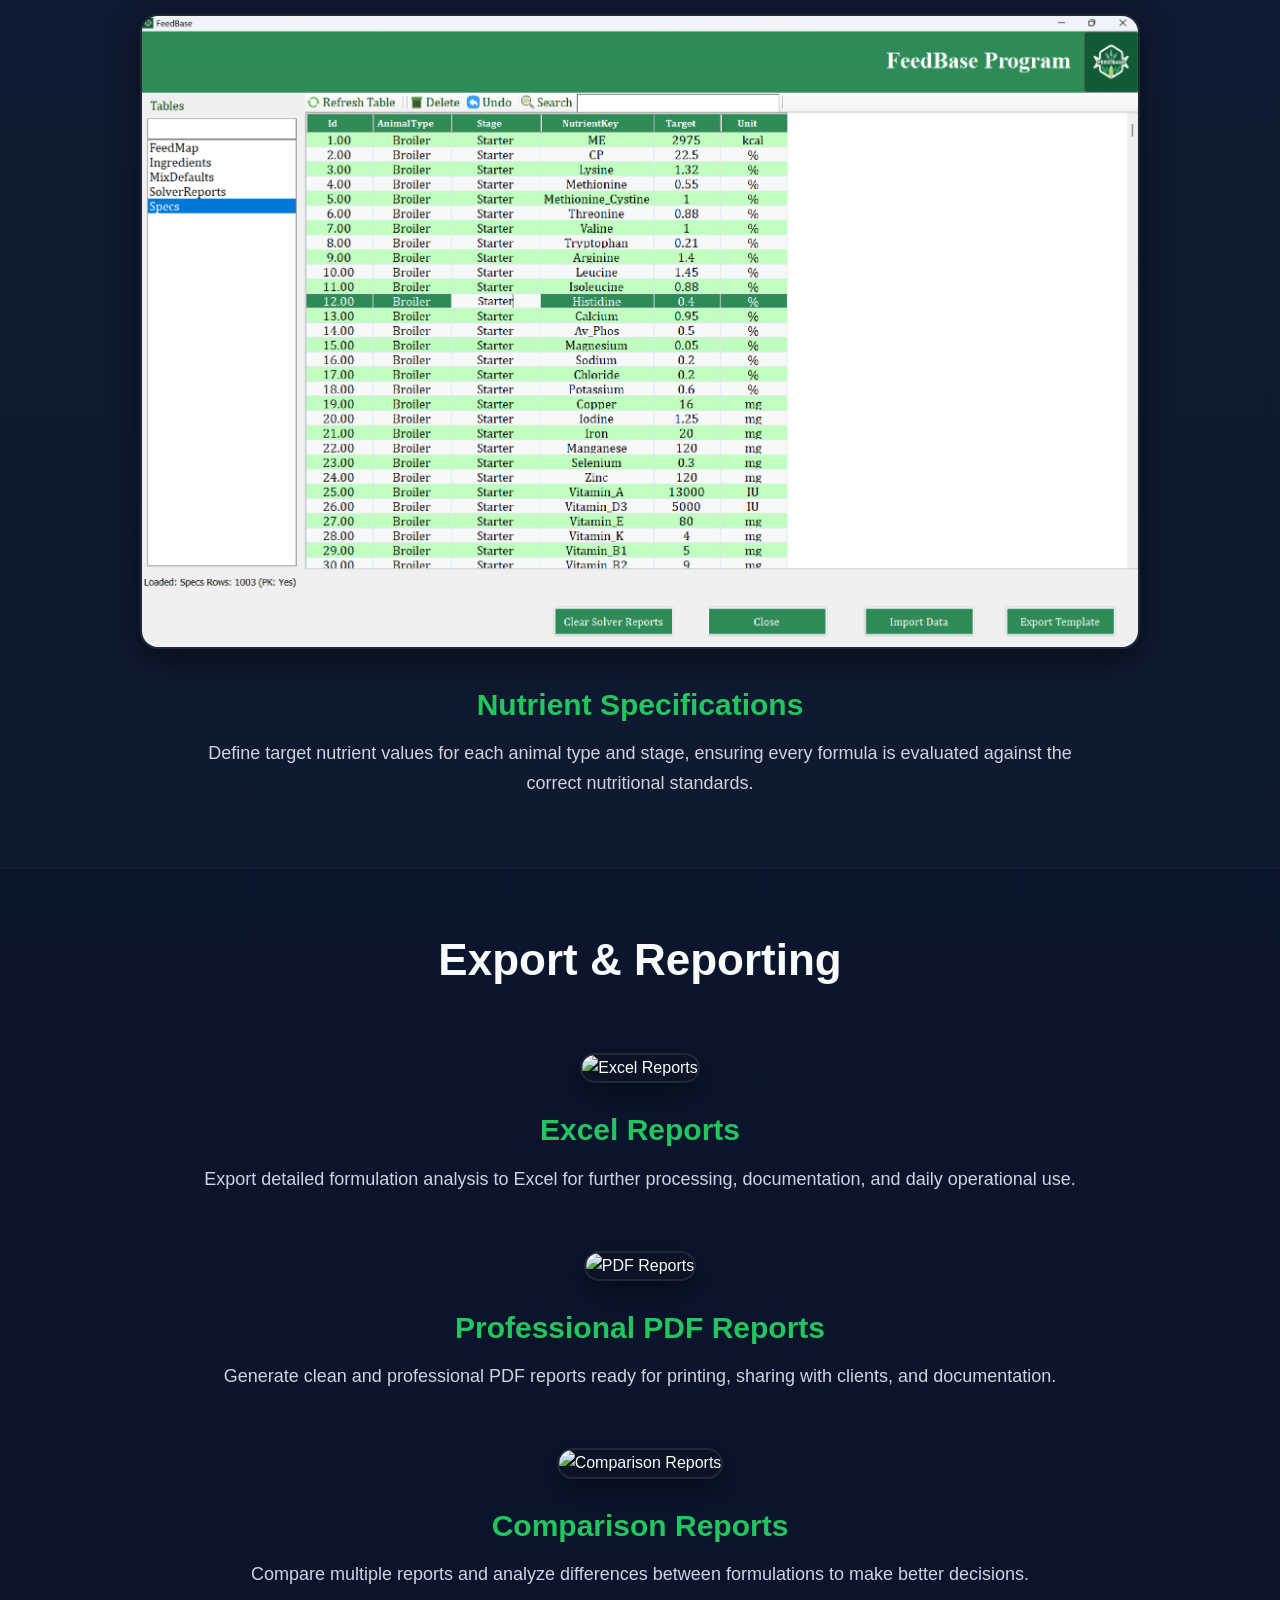
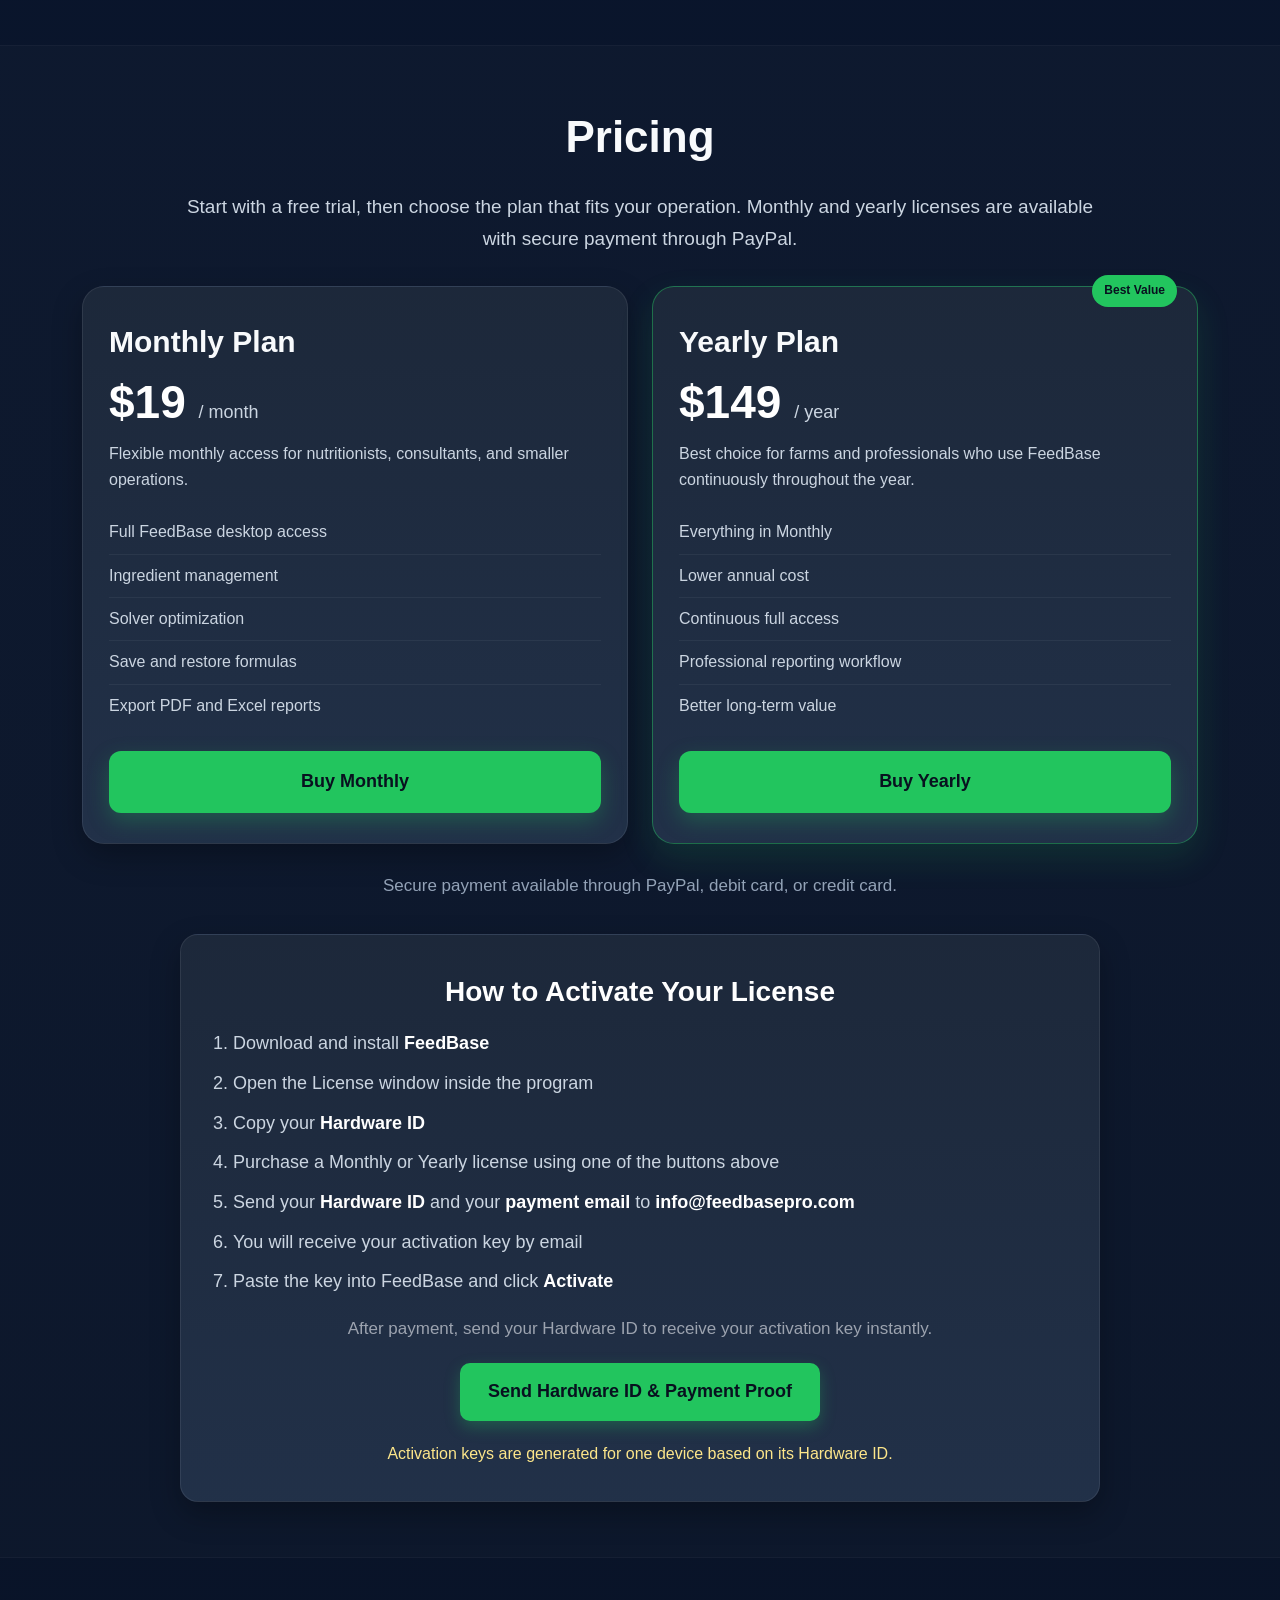
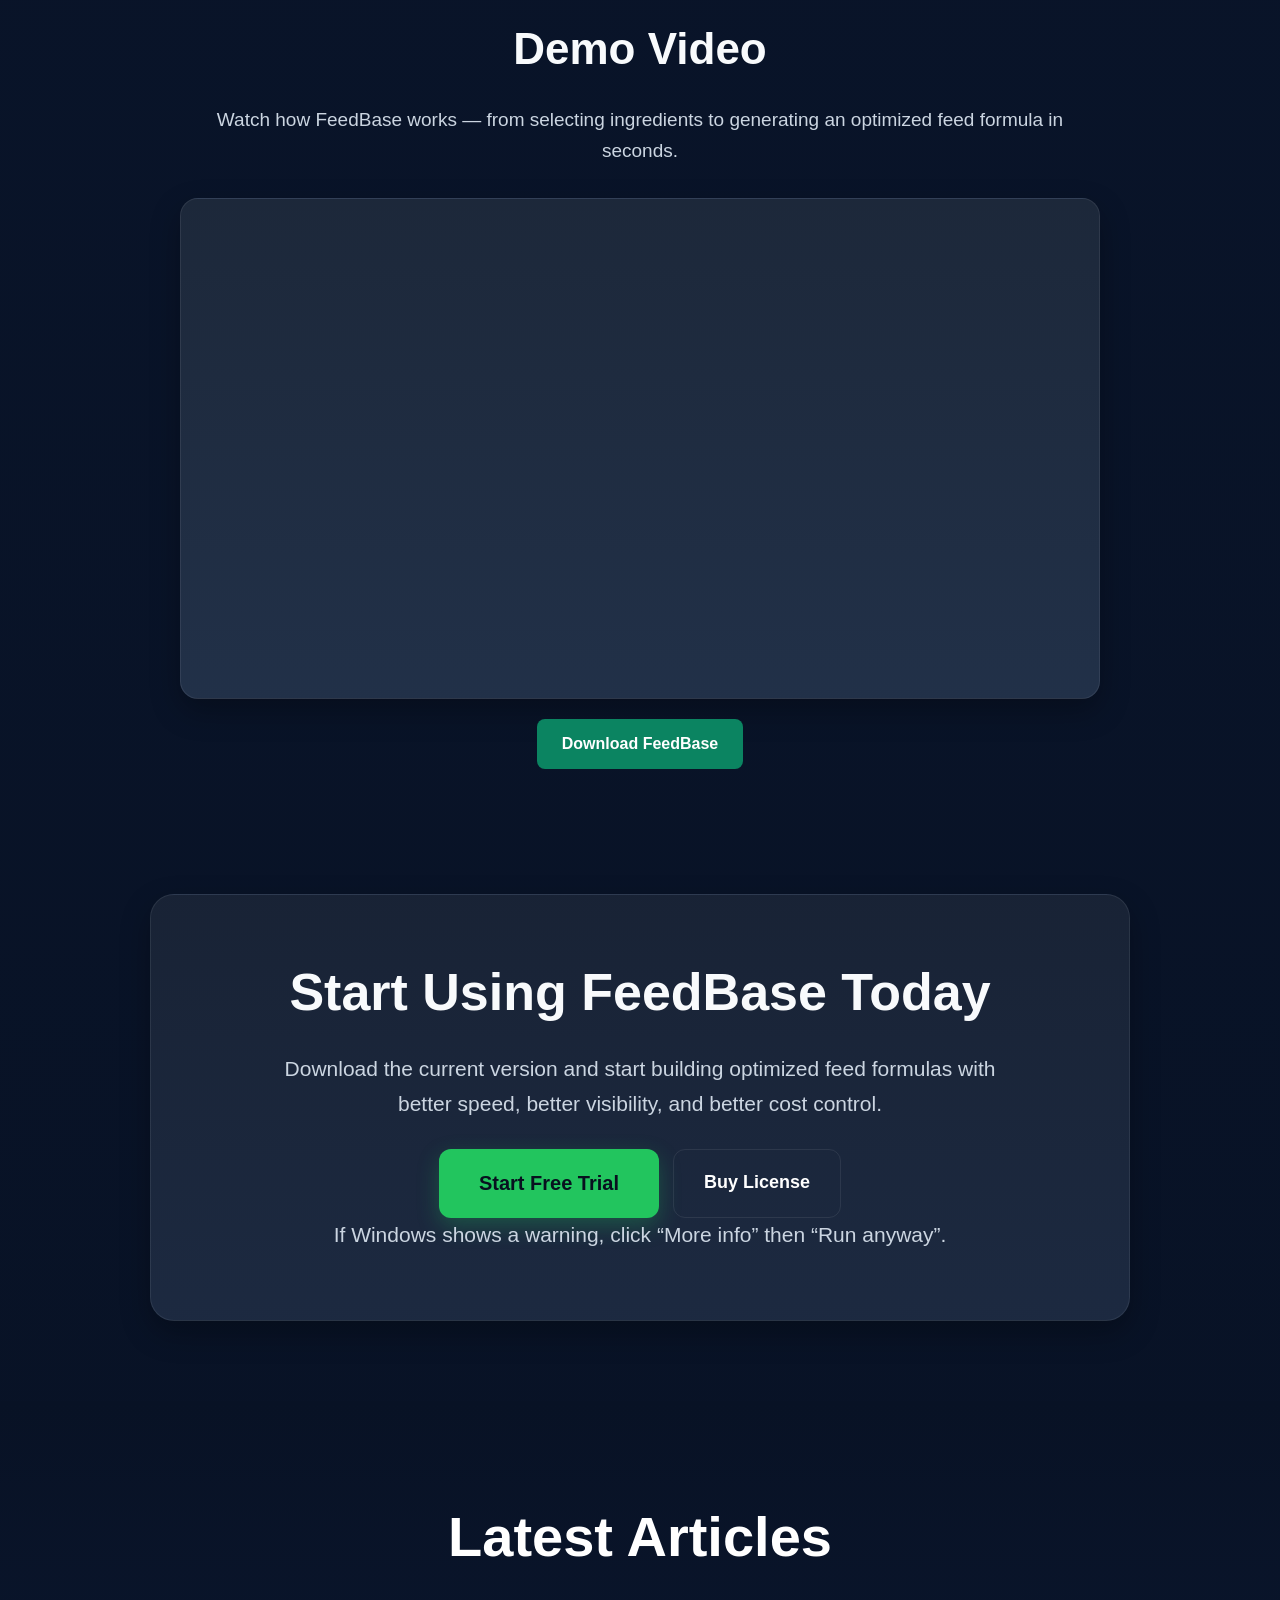
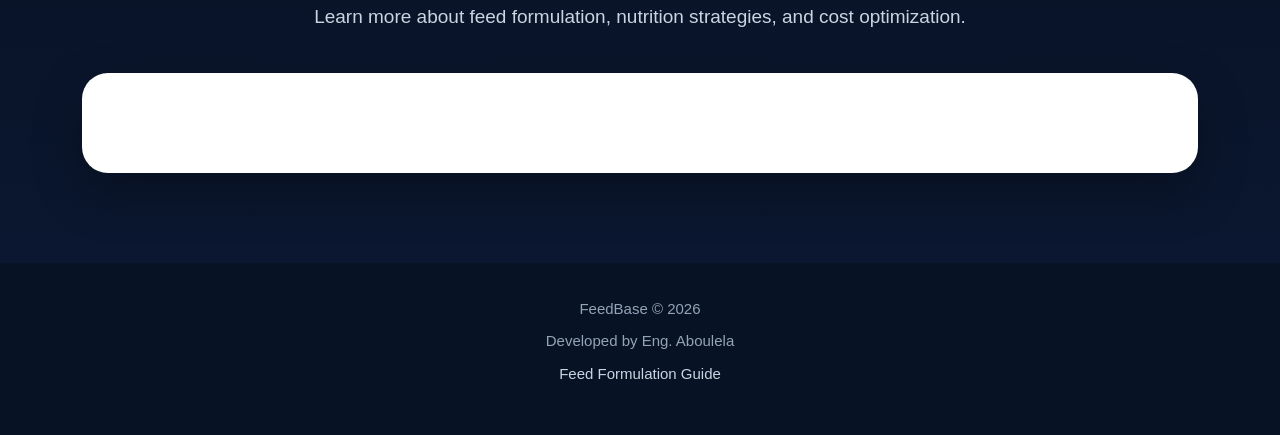
==== commit f57e3e33: "Remove demo sections for Mix Constraints and Comparison Removed demo sections for 'Mix Constraints' " ====
--- a/index.html
+++ b/index.html
@@ -903,17 +903,7 @@
                 </div>
             </div>
 
-            <div class="demo">
-                <img src="images/tables-mixdefaults.png" alt="Mix Defaults Table">
-                <div class="demo-text">
-                    <h3>Mix Constraints</h3>
-                    <p>
-                        Control minimum and maximum inclusion rates for each ingredient,
-                        helping you keep formulations realistic, safe, and production-ready.
-                    </p>
-                </div>
-            </div>
-
+           
             <div class="demo">
                 <img src="images/tables-solverreports.png" alt="Solver Reports Table">
                 <div class="demo-text">
@@ -936,16 +926,7 @@
                 </div>
             </div>
 
-            <div class="demo">
-                <img src="images/comparison-screen.png" alt="Comparison and Restore Screen">
-                <div class="demo-text">
-                    <h3>Formula Comparison & Restore</h3>
-                    <p>
-                        Advanced comparison tools allow you to review previous feed formulas,
-                        compare cost and status, and restore any saved formulation with one click.
-                    </p>
-                </div>
-            </div>
+           </div>
         </div>
     </div>
 
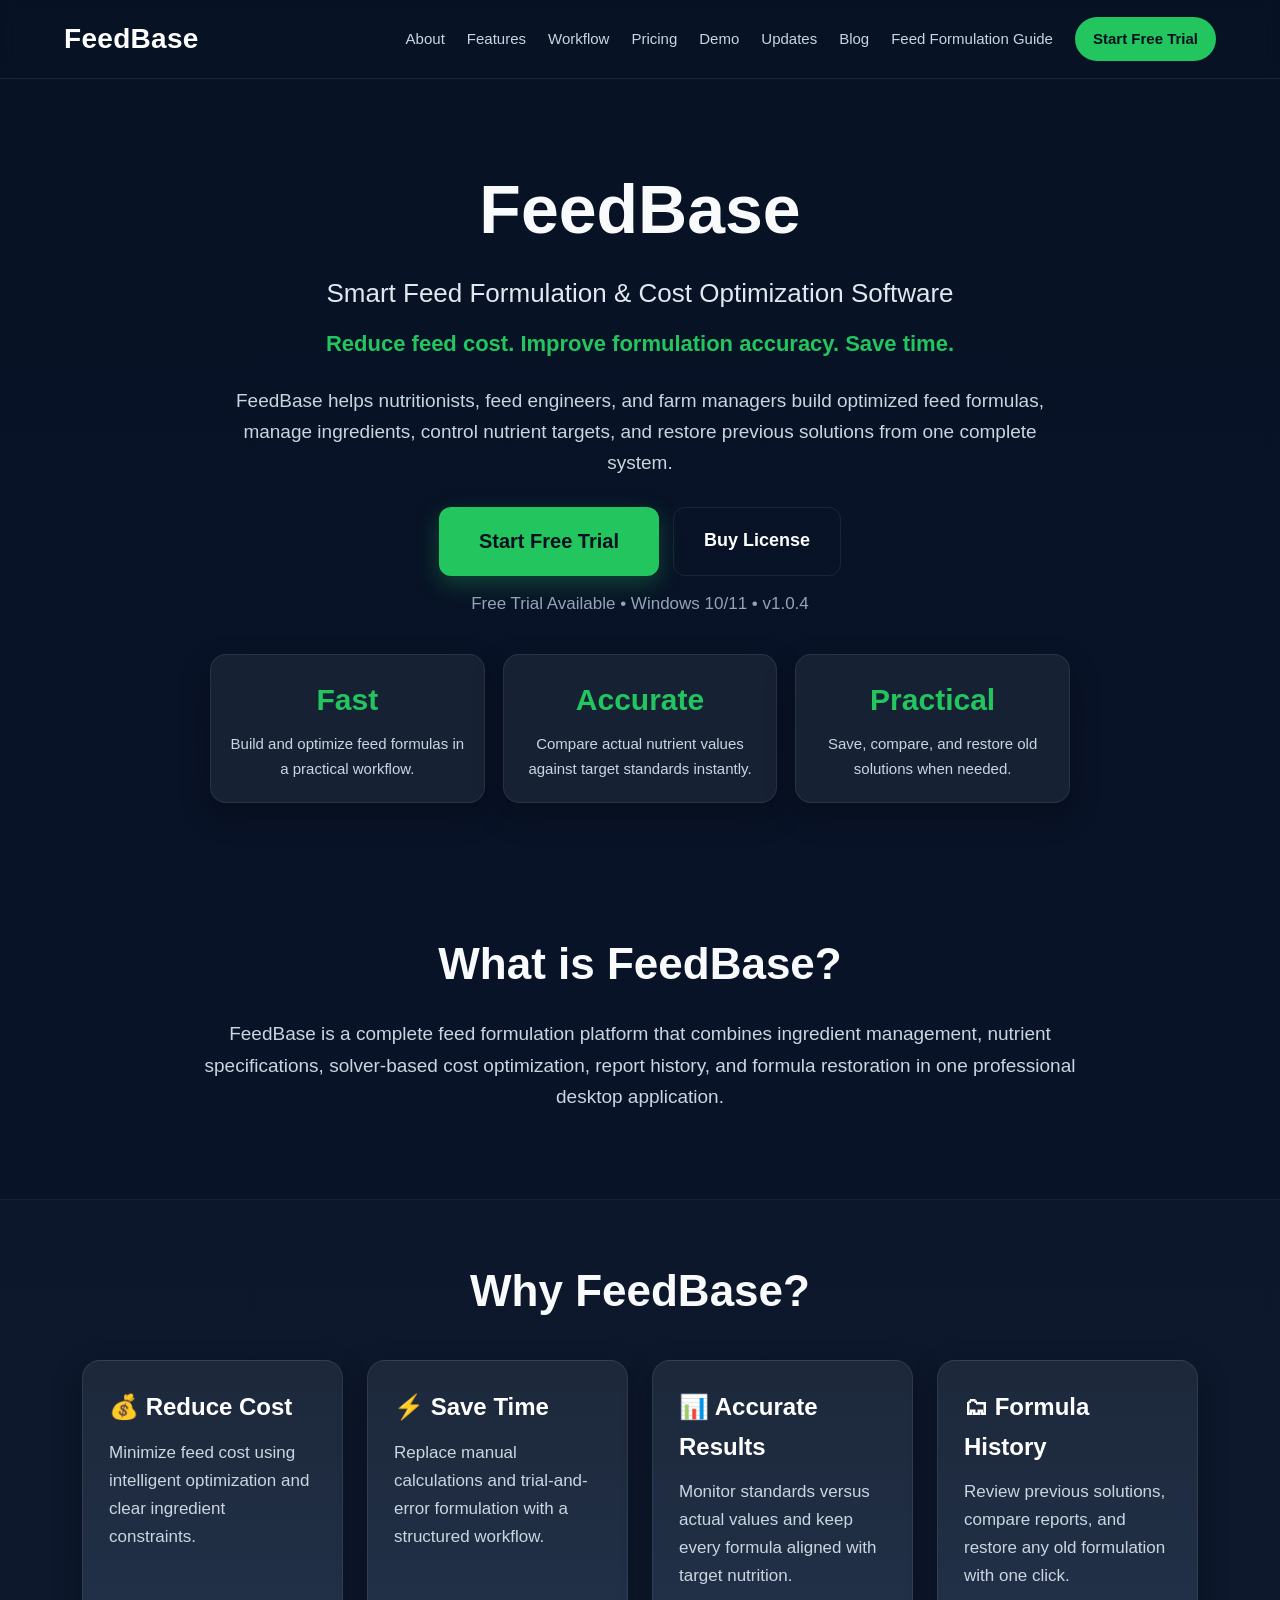
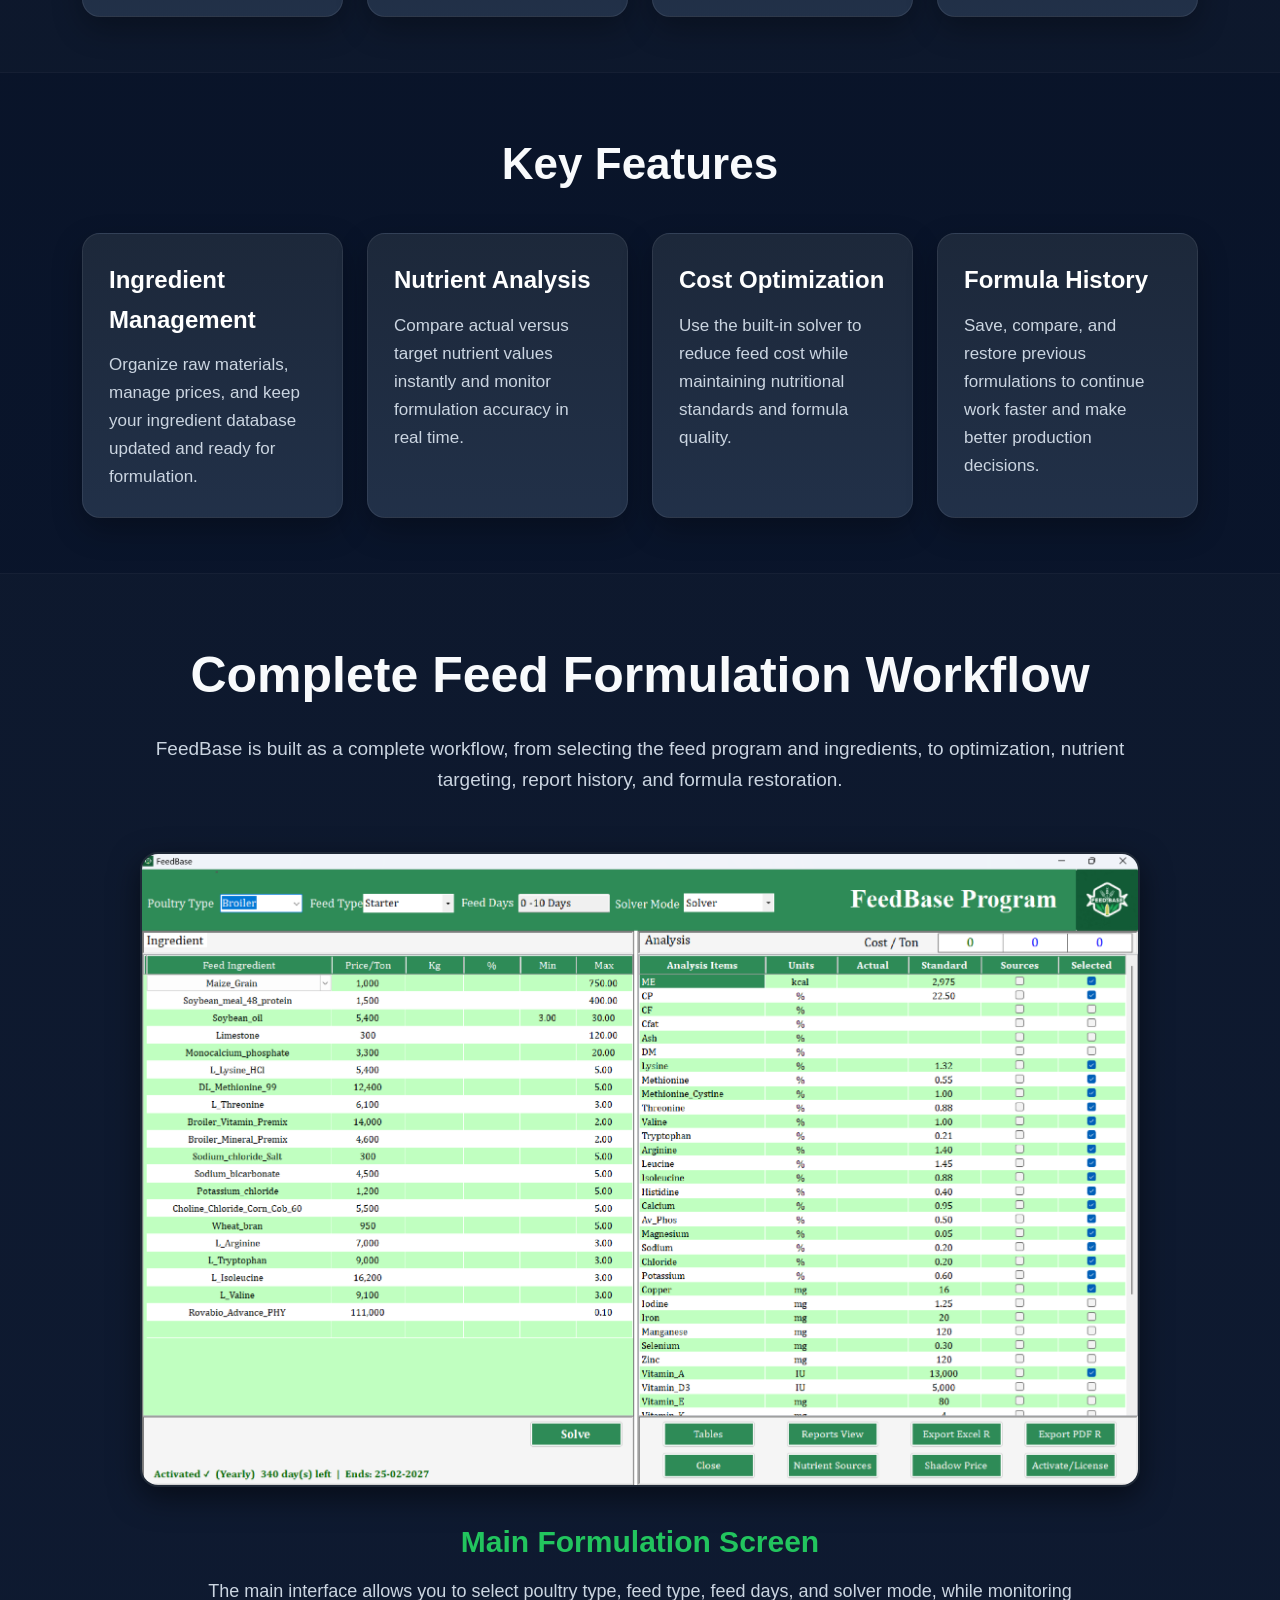
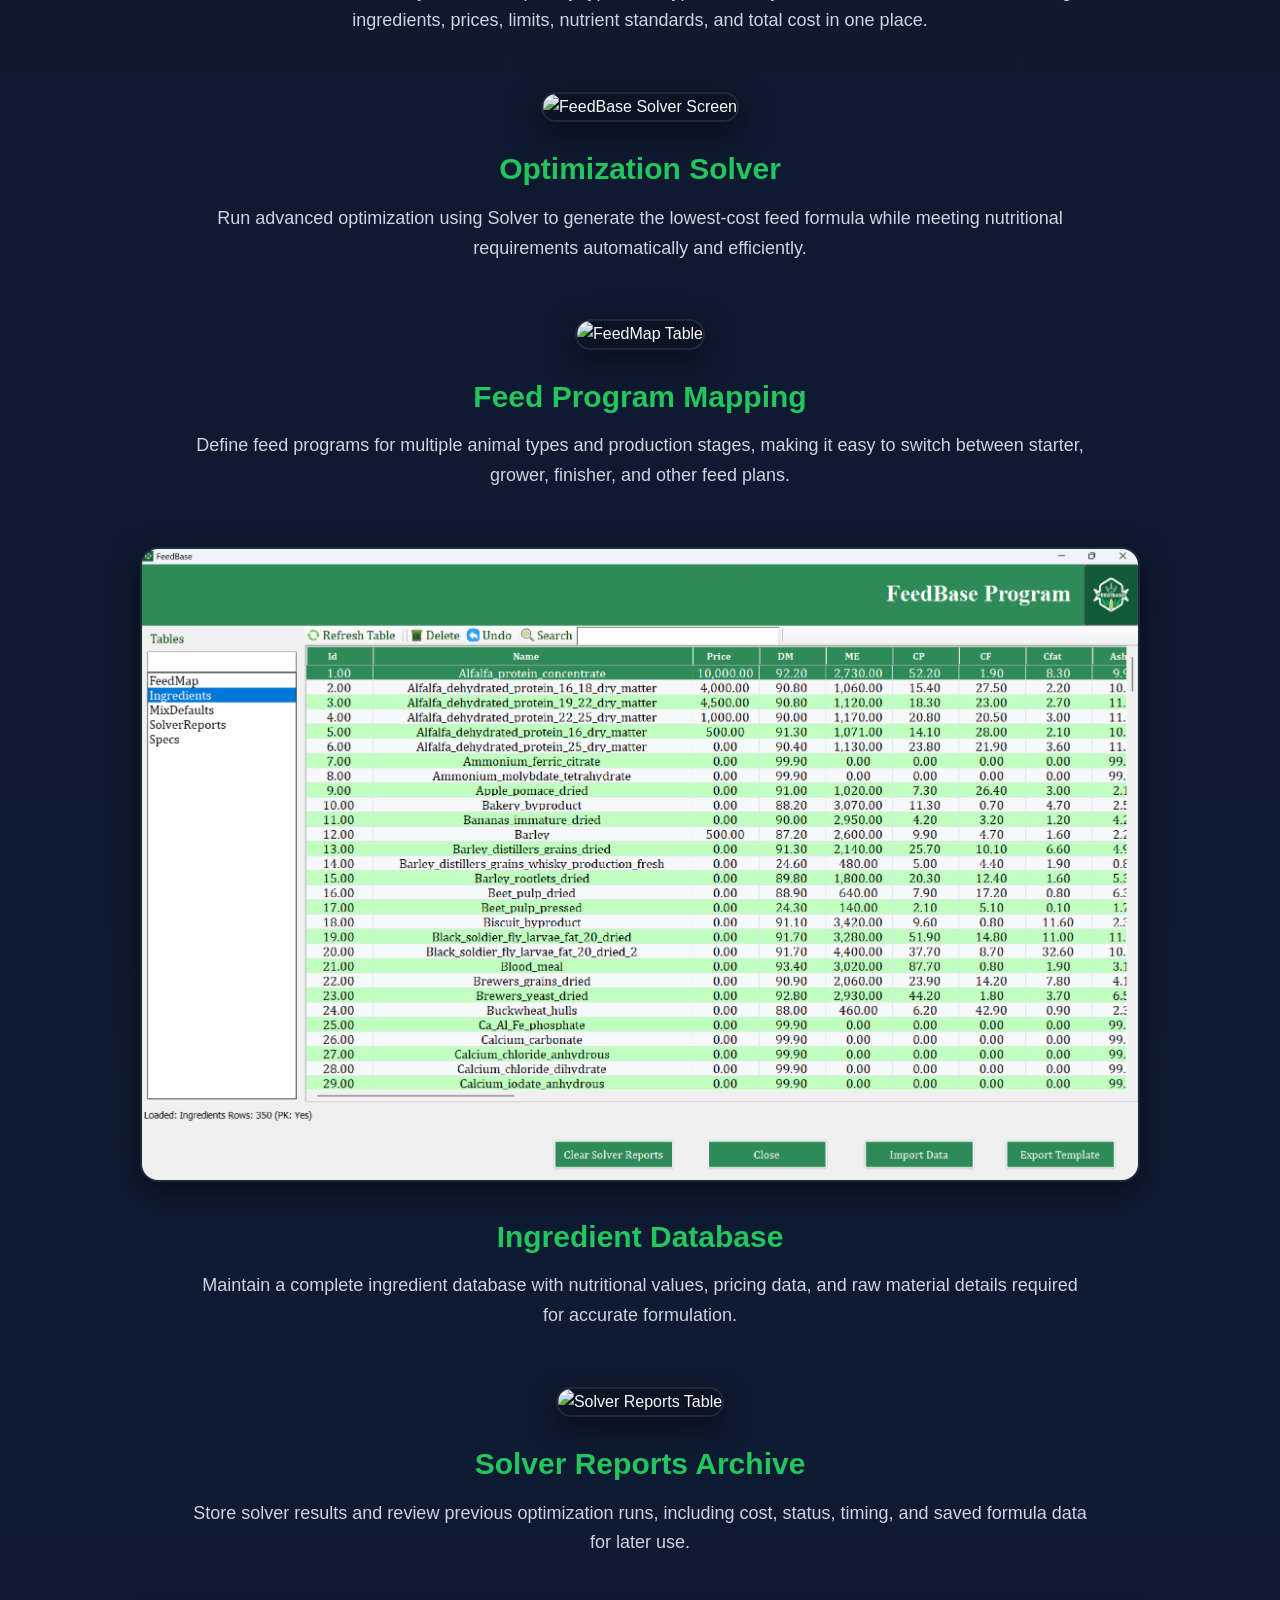
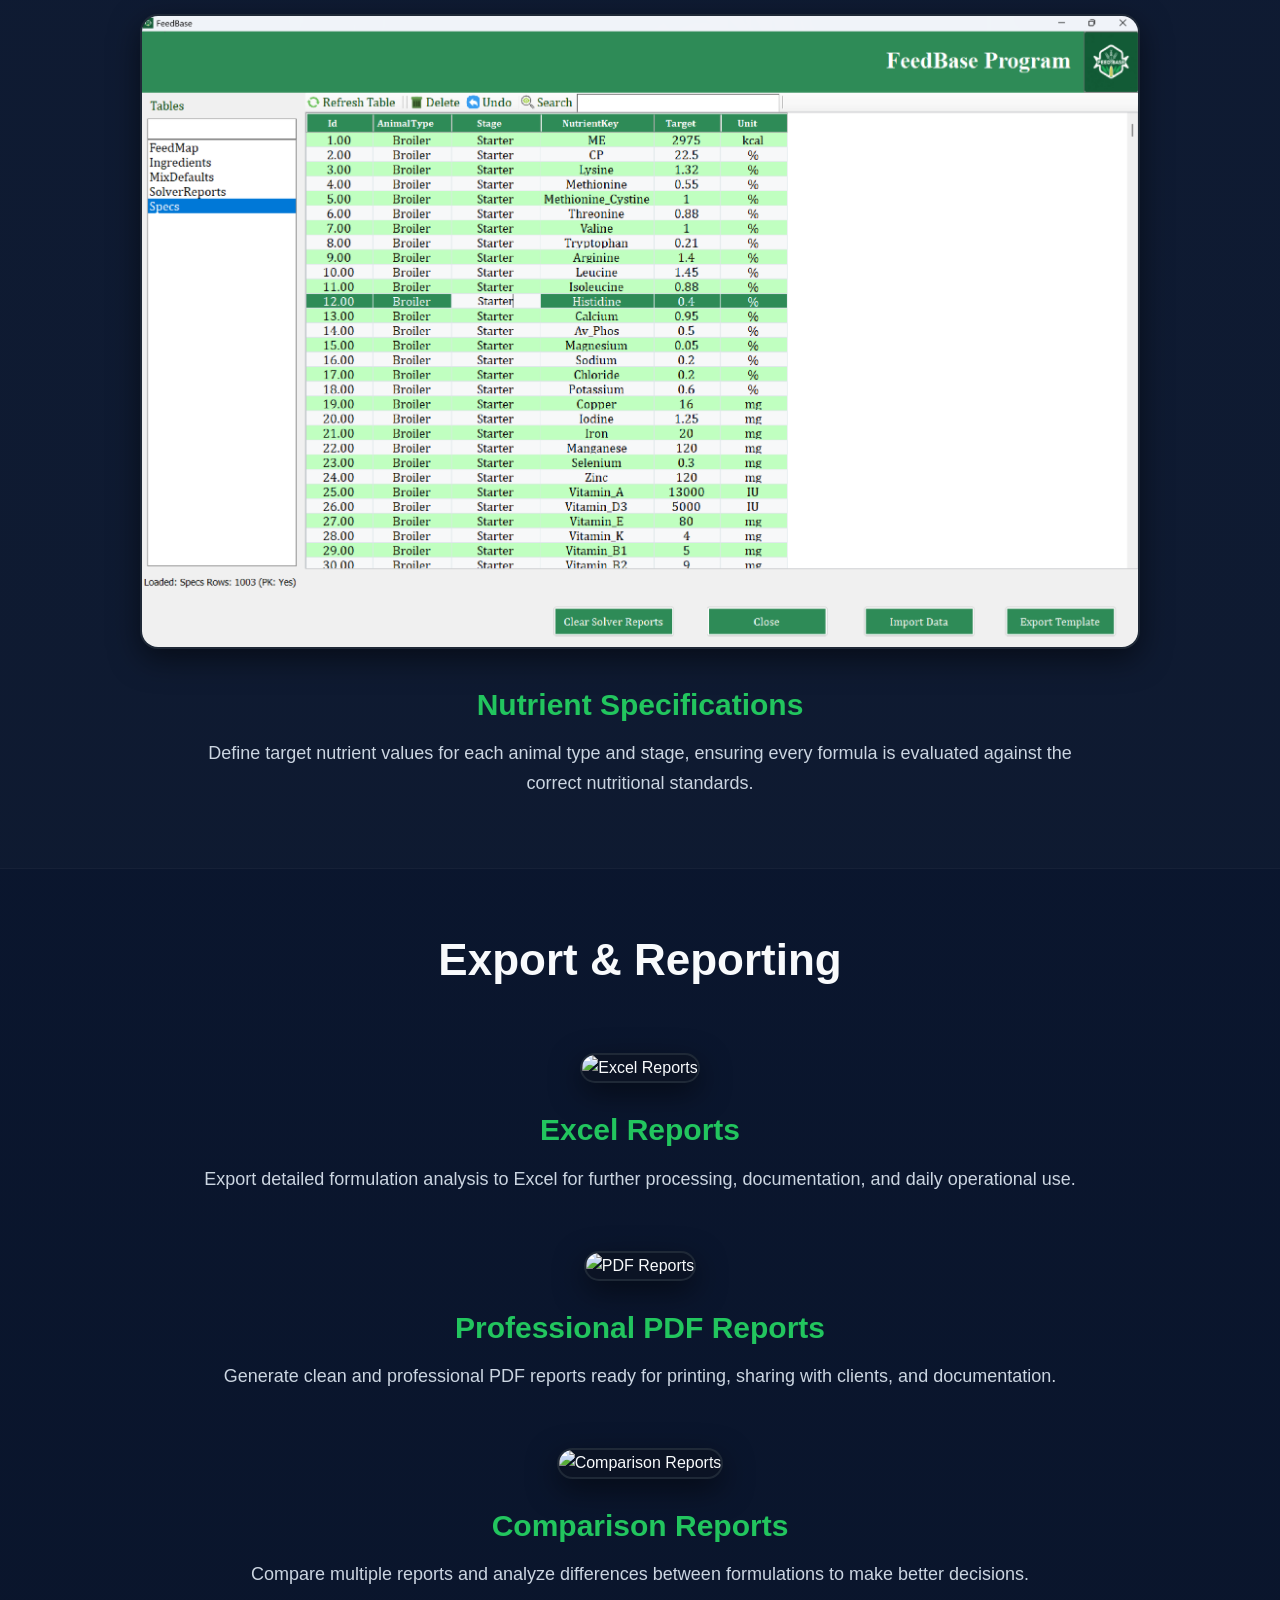
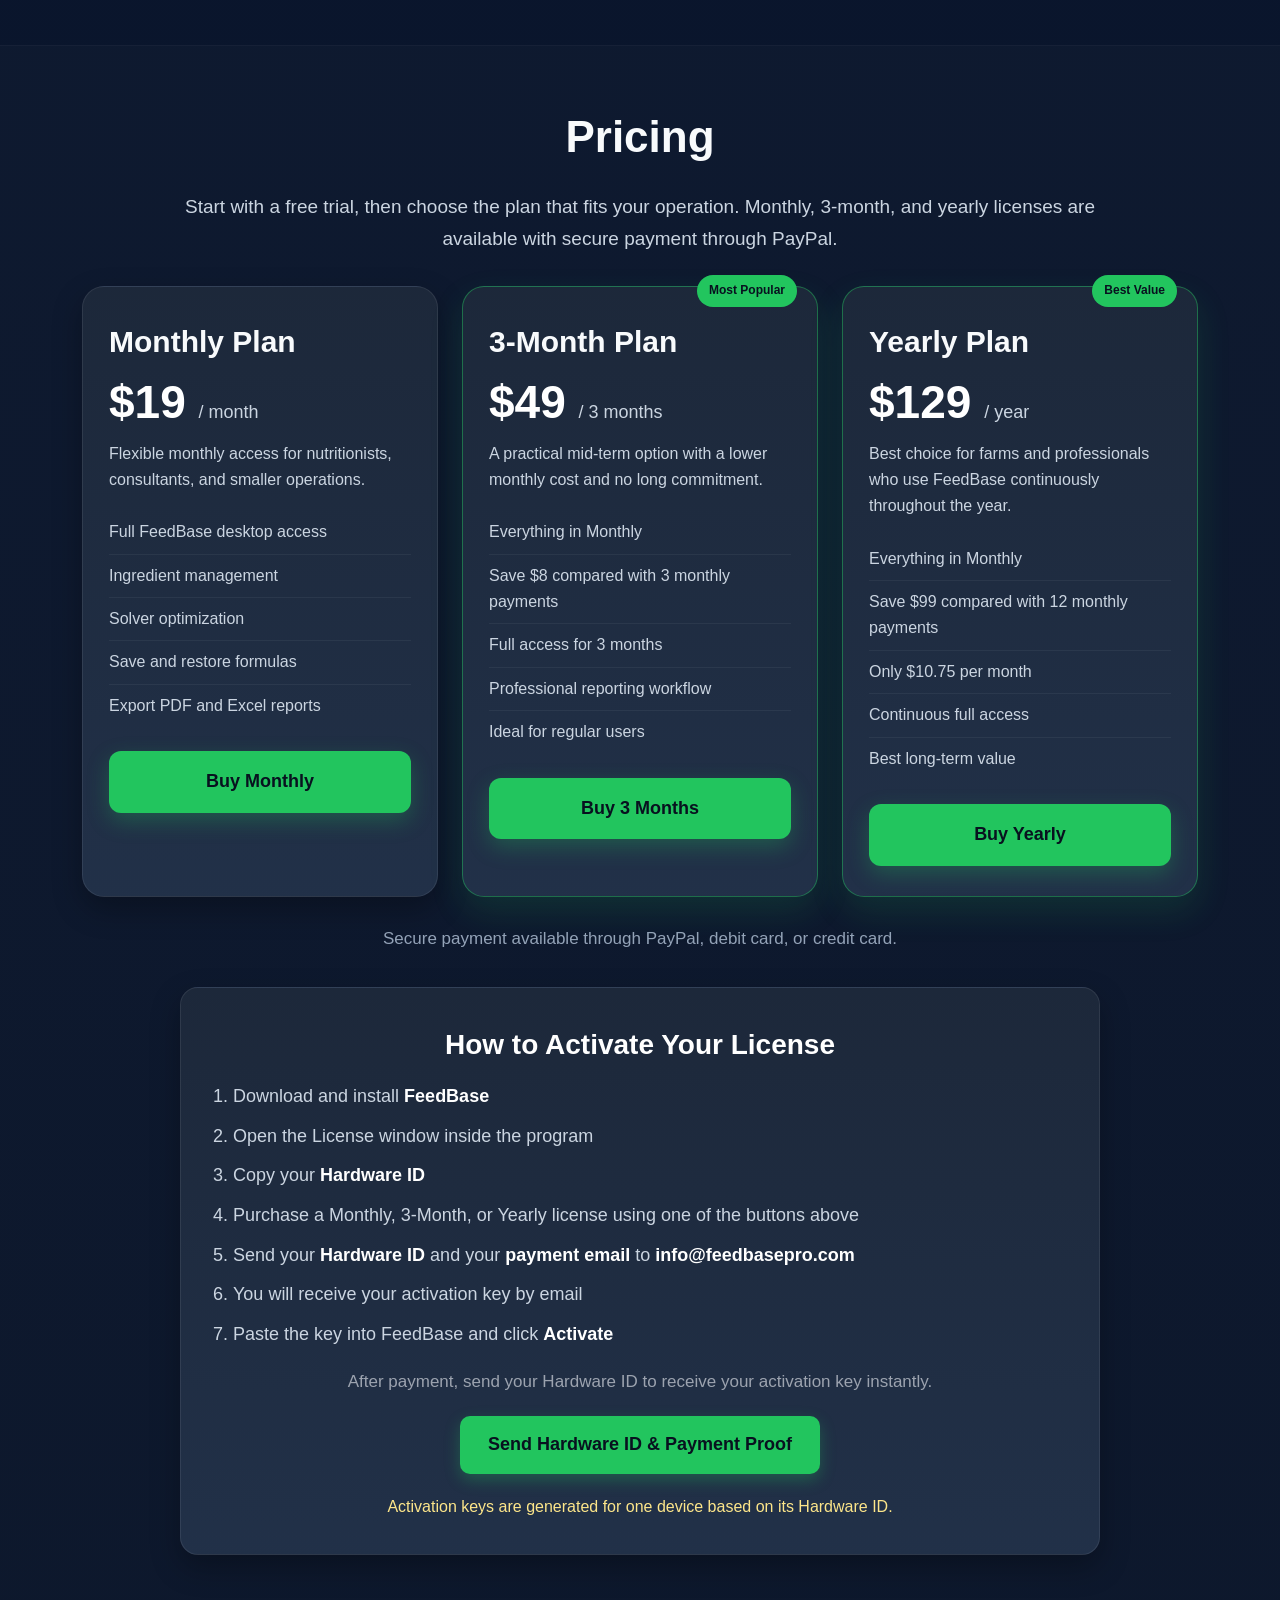
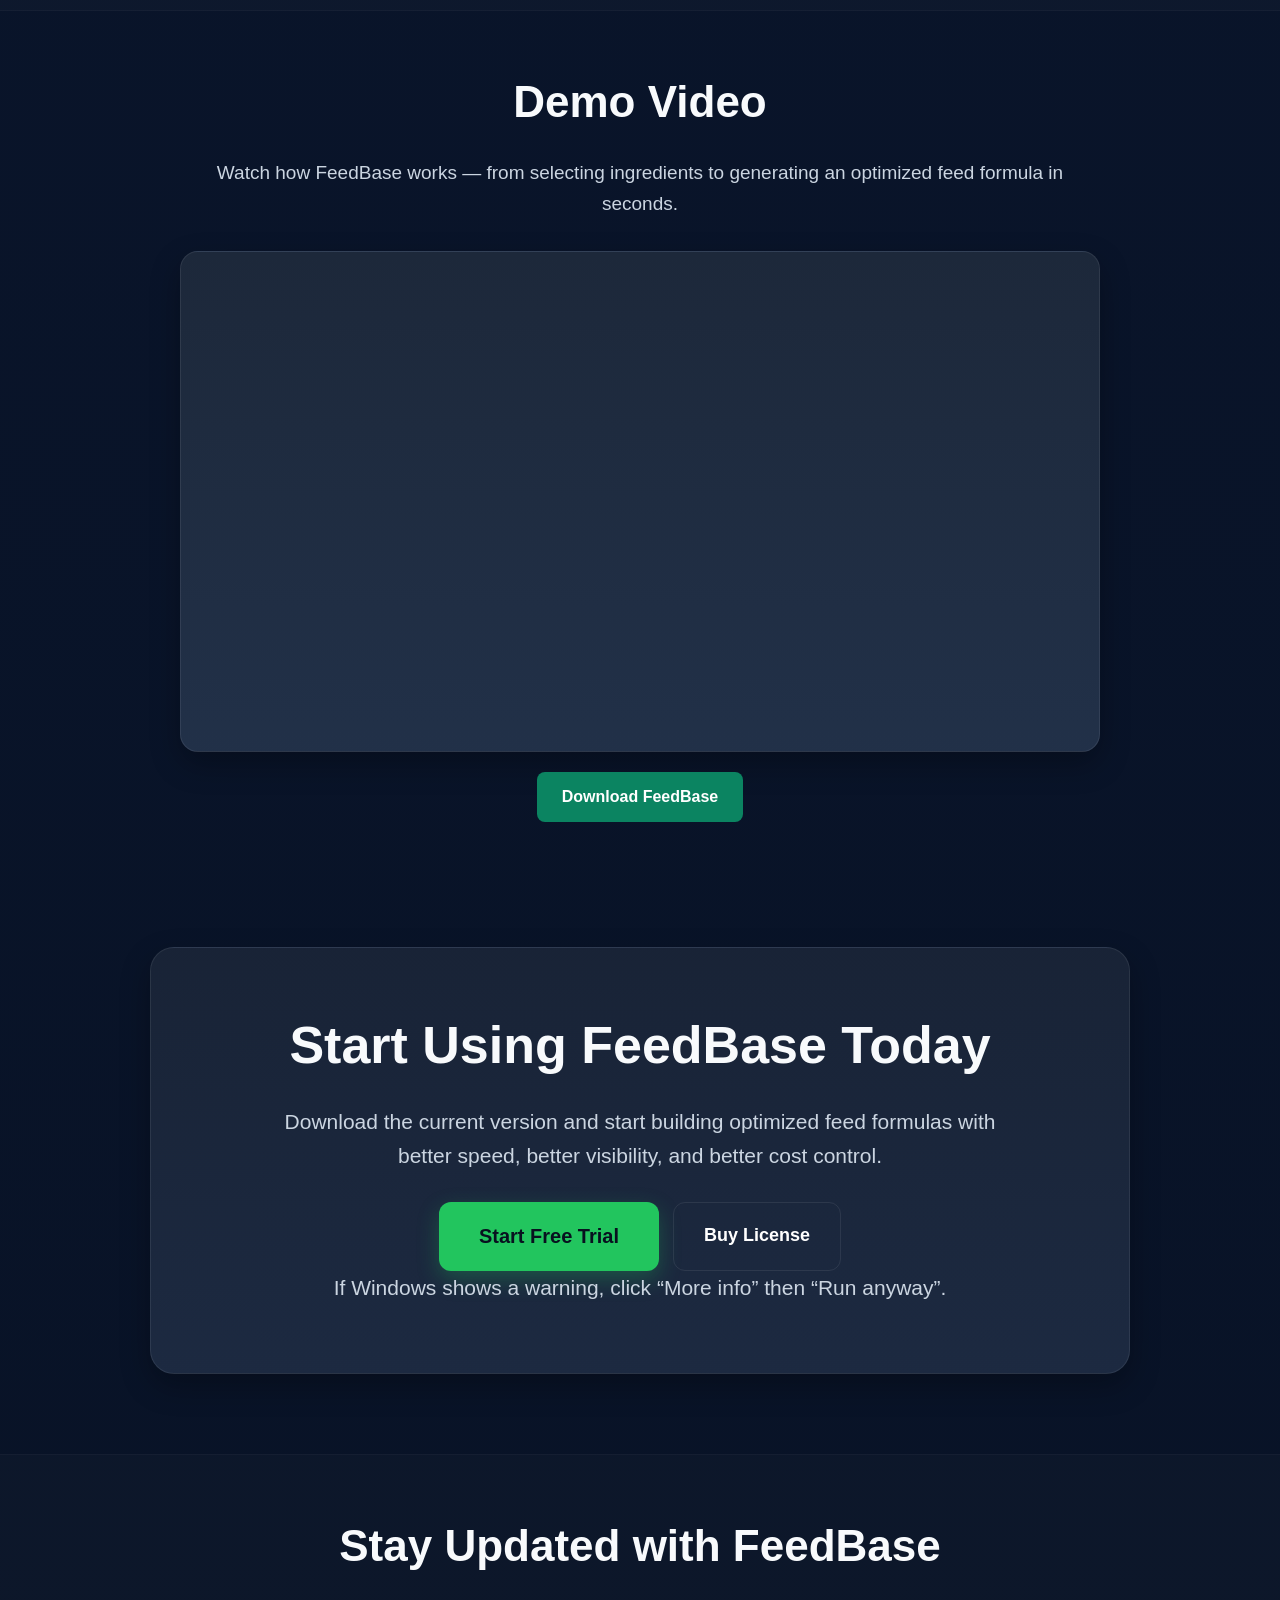
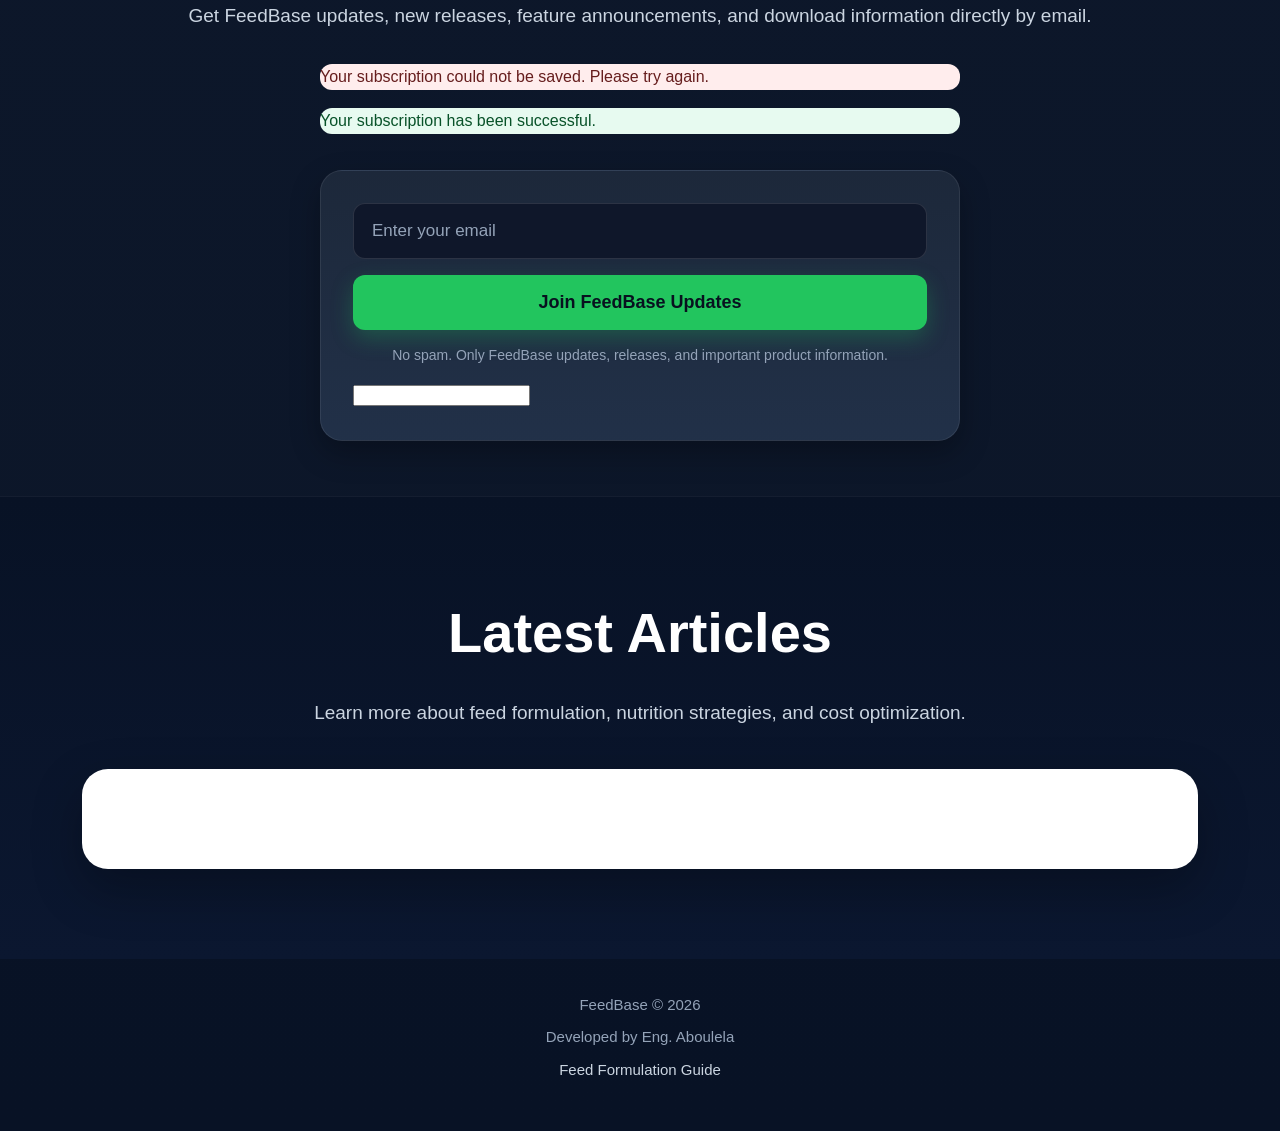
==== commit 77f6a0d4: "Update pricing plans and descriptions in index.html" ====
--- a/index.html
+++ b/index.html
@@ -13,6 +13,8 @@
     <meta charset="UTF-8">
     <meta name="viewport" content="width=device-width, initial-scale=1.0">
     <title>FeedBase</title>
+
+    <link rel="stylesheet" href="https://sibforms.com/forms/end-form/build/sib-styles.css">
 
     <style>
         * {
@@ -590,6 +592,92 @@
 #soro-blog {
     padding-top: 20px;
 }
+
+        .updates-section {
+            background: rgba(255,255,255,0.015);
+            border-top: 1px solid rgba(255,255,255,0.03);
+            border-bottom: 1px solid rgba(255,255,255,0.03);
+        }
+
+        .updates-card {
+            max-width: 640px;
+            margin: 36px auto 0;
+            background: linear-gradient(180deg, rgba(30,41,59,0.95), rgba(35,50,74,0.95));
+            border: 1px solid var(--border);
+            border-radius: 22px;
+            padding: 32px;
+            box-shadow: var(--shadow);
+        }
+
+        .updates-form {
+            margin: 0;
+        }
+
+        .updates-input {
+            width: 100%;
+            padding: 17px 18px;
+            border-radius: 12px;
+            border: 1px solid rgba(255,255,255,0.12);
+            background: #0f172a;
+            color: white;
+            font-size: 17px;
+            outline: none;
+        }
+
+        .updates-input::placeholder {
+            color: #94a3b8;
+        }
+
+        .updates-input:focus {
+            border-color: rgba(34,197,94,0.7);
+            box-shadow: 0 0 0 4px rgba(34,197,94,0.12);
+        }
+
+        .updates-button {
+            width: 100%;
+            margin-top: 16px;
+            padding: 17px 22px;
+            background: var(--accent);
+            color: #08111f;
+            border: 0;
+            border-radius: 12px;
+            font-weight: bold;
+            font-size: 18px;
+            cursor: pointer;
+            box-shadow: 0 8px 22px rgba(34,197,94,0.28);
+            transition: 0.2s ease;
+        }
+
+        .updates-button:hover {
+            opacity: 0.95;
+            transform: translateY(-2px);
+        }
+
+        .updates-note {
+            margin-top: 14px;
+            color: var(--soft);
+            font-size: 14px;
+            text-align: center;
+        }
+
+        .sib-form {
+            padding: 0 !important;
+        }
+
+        .sib-form-container,
+        #sib-container {
+            background: transparent !important;
+            border: 0 !important;
+            padding: 0 !important;
+            max-width: none !important;
+        }
+
+        .sib-form-message-panel {
+            max-width: 640px !important;
+            margin: 0 auto 18px !important;
+            border-radius: 12px !important;
+        }
+
         .footer {
             text-align: center;
             padding: 26px 20px 40px;
@@ -723,6 +811,7 @@
                 <a href="#workflow">Workflow</a>
                 <a href="#pricing">Pricing</a>
                 <a href="#video">Demo</a>
+                <a href="#updates">Updates</a>
                 <a href="#blog">Blog</a>
                 <a href="feed-formulation-software.html" class="footer-link">Feed Formulation Guide</a>
                 <a href="#download" class="nav-btn">Start Free Trial</a>
@@ -974,7 +1063,7 @@
             <h2>Pricing</h2>
             <p class="lead">
                 Start with a free trial, then choose the plan that fits your operation.
-                Monthly and yearly licenses are available with secure payment through PayPal.
+                Monthly, 3-month, and yearly licenses are available with secure payment through PayPal.
             </p>
 
             <div class="pricing-grid">
@@ -1006,17 +1095,45 @@
                 </div>
 
                 <div class="plan-card best">
+                    <div class="plan-badge">Most Popular</div>
+                    <h3>3-Month Plan</h3>
+                    <div class="plan-price">$49 <span>/ 3 months</span></div>
+                    <p class="plan-desc">A practical mid-term option with a lower monthly cost and no long commitment.</p>
+
+                    <ul class="plan-list">
+                        <li>Everything in Monthly</li>
+                        <li>Save $8 compared with 3 monthly payments</li>
+                        <li>Full access for 3 months</li>
+                        <li>Professional reporting workflow</li>
+                        <li>Ideal for regular users</li>
+                    </ul>
+
+                    <a class="plan-btn"
+                       href="https://www.paypal.com/ncp/payment/2W9ZBFTF24CMG"
+                       target="_blank"
+                       onclick="gtag('event','purchase_click',{
+                           event_category:'engagement',
+                           event_label:'Buy 3-Month License',
+                           plan:'3_month',
+                           value:49,
+                           currency:'USD'
+                       });">
+                        Buy 3 Months
+                    </a>
+                </div>
+
+                <div class="plan-card best">
                     <div class="plan-badge">Best Value</div>
                     <h3>Yearly Plan</h3>
-                    <div class="plan-price">$149 <span>/ year</span></div>
+                    <div class="plan-price">$129 <span>/ year</span></div>
                     <p class="plan-desc">Best choice for farms and professionals who use FeedBase continuously throughout the year.</p>
 
                     <ul class="plan-list">
                         <li>Everything in Monthly</li>
-                        <li>Lower annual cost</li>
+                        <li>Save $99 compared with 12 monthly payments</li>
+                        <li>Only $10.75 per month</li>
                         <li>Continuous full access</li>
-                        <li>Professional reporting workflow</li>
-                        <li>Better long-term value</li>
+                        <li>Best long-term value</li>
                     </ul>
 
                     <a class="plan-btn"
@@ -1026,7 +1143,7 @@
                            event_category:'engagement',
                            event_label:'Buy Yearly License',
                            plan:'yearly',
-                           value:149,
+                           value:129,
                            currency:'USD'
                        });">
                         Buy Yearly
@@ -1042,7 +1159,7 @@
                     <li>Download and install <strong>FeedBase</strong></li>
                     <li>Open the License window inside the program</li>
                     <li>Copy your <strong>Hardware ID</strong></li>
-                    <li>Purchase a Monthly or Yearly license using one of the buttons above</li>
+                    <li>Purchase a Monthly, 3-Month, or Yearly license using one of the buttons above</li>
                     <li>Send your <strong>Hardware ID</strong> and your <strong>payment email</strong> to <strong>info@feedbasepro.com</strong></li>
                     <li>You will receive your activation key by email</li>
                     <li>Paste the key into FeedBase and click <strong>Activate</strong></li>
@@ -1136,6 +1253,71 @@
         </div>
     </div>
 
+
+    <!-- Updates / Email Signup Section -->
+    <div class="section updates-section" id="updates">
+        <div class="container">
+            <h2>Stay Updated with FeedBase</h2>
+            <p class="lead">
+                Get FeedBase updates, new releases, feature announcements,
+                and download information directly by email.
+            </p>
+
+            <div id="sib-form-container" class="sib-form-container">
+                <div id="error-message" class="sib-form-message-panel" style="font-family:Arial, sans-serif; font-size:16px; text-align:left; color:#661d1d; background-color:#ffeded; border-color:#ff4949;">
+                    <div class="sib-form-message-panel__text sib-form-message-panel__text--center">
+                        <span class="sib-form-message-panel__inner-text">
+                            Your subscription could not be saved. Please try again.
+                        </span>
+                    </div>
+                </div>
+
+                <div id="success-message" class="sib-form-message-panel" style="font-family:Arial, sans-serif; font-size:16px; text-align:left; color:#085229; background-color:#e7faf0; border-color:#13ce66;">
+                    <div class="sib-form-message-panel__text sib-form-message-panel__text--center">
+                        <span class="sib-form-message-panel__inner-text">
+                            Your subscription has been successful.
+                        </span>
+                    </div>
+                </div>
+
+                <div class="updates-card">
+                    <form id="sib-form"
+                          class="updates-form"
+                          method="POST"
+                          action="https://6e7d230e.sibforms.com/serve/[base64]"
+                          data-type="subscription">
+
+                        <input class="updates-input"
+                               type="email"
+                               id="EMAIL"
+                               name="EMAIL"
+                               autocomplete="email"
+                               placeholder="Enter your email"
+                               data-required="true"
+                               required>
+
+                        <button class="updates-button"
+                                form="sib-form"
+                                type="submit"
+                                onclick="gtag('event','email_signup_click',{
+                                    event_category:'engagement',
+                                    event_label:'Join FeedBase Updates'
+                                });">
+                            Join FeedBase Updates
+                        </button>
+
+                        <p class="updates-note">
+                            No spam. Only FeedBase updates, releases, and important product information.
+                        </p>
+
+                        <input type="text" name="email_address_check" value="" class="input--hidden">
+                        <input type="hidden" name="locale" value="en">
+                    </form>
+                </div>
+            </div>
+        </div>
+    </div>
+
     <!-- Blog Section -->
     <div class="section blog-light-section" id="blog">
         <div class="container">
@@ -1162,6 +1344,31 @@
         </p>
     </div>
 
+
+    <script>
+        window.REQUIRED_CODE_ERROR_MESSAGE = 'Please choose a country code';
+        window.LOCALE = 'en';
+        window.EMAIL_INVALID_MESSAGE = window.SMS_INVALID_MESSAGE = "The information provided is invalid. Please review the field format and try again.";
+        window.REQUIRED_ERROR_MESSAGE = "This field cannot be left blank.";
+        window.GENERIC_INVALID_MESSAGE = "The information provided is invalid. Please review the field format and try again.";
+        window.INVALID_NUMBER = "The information provided is invalid. Please review the field format and try again.";
+        window.INVALID_DATE = "Please enter a valid date";
+        window.REQUIRED_MULTISELECT_MESSAGE = 'Please select at least 1 option';
+
+        window.translation = {
+            common: {
+                selectedList: '{quantity} list selected',
+                selectedLists: '{quantity} lists selected',
+                selectedOption: '{quantity} selected',
+                selectedOptions: '{quantity} selected'
+            }
+        };
+
+        var AUTOHIDE = Boolean(1);
+    </script>
+
+    <script defer src="https://sibforms.com/forms/end-form/build/main.js"></script>
+
     <script>
         document.addEventListener("DOMContentLoaded", function () {
             const trackedSections = [
@@ -1169,6 +1376,7 @@
                 { id: "pricing", eventName: "pricing_section_view" },
                 { id: "video", eventName: "video_section_view" },
                 { id: "download", eventName: "download_section_view" },
+                { id: "updates", eventName: "updates_section_view" },
                 { id: "blog", eventName: "blog_section_view" }
             ];
 
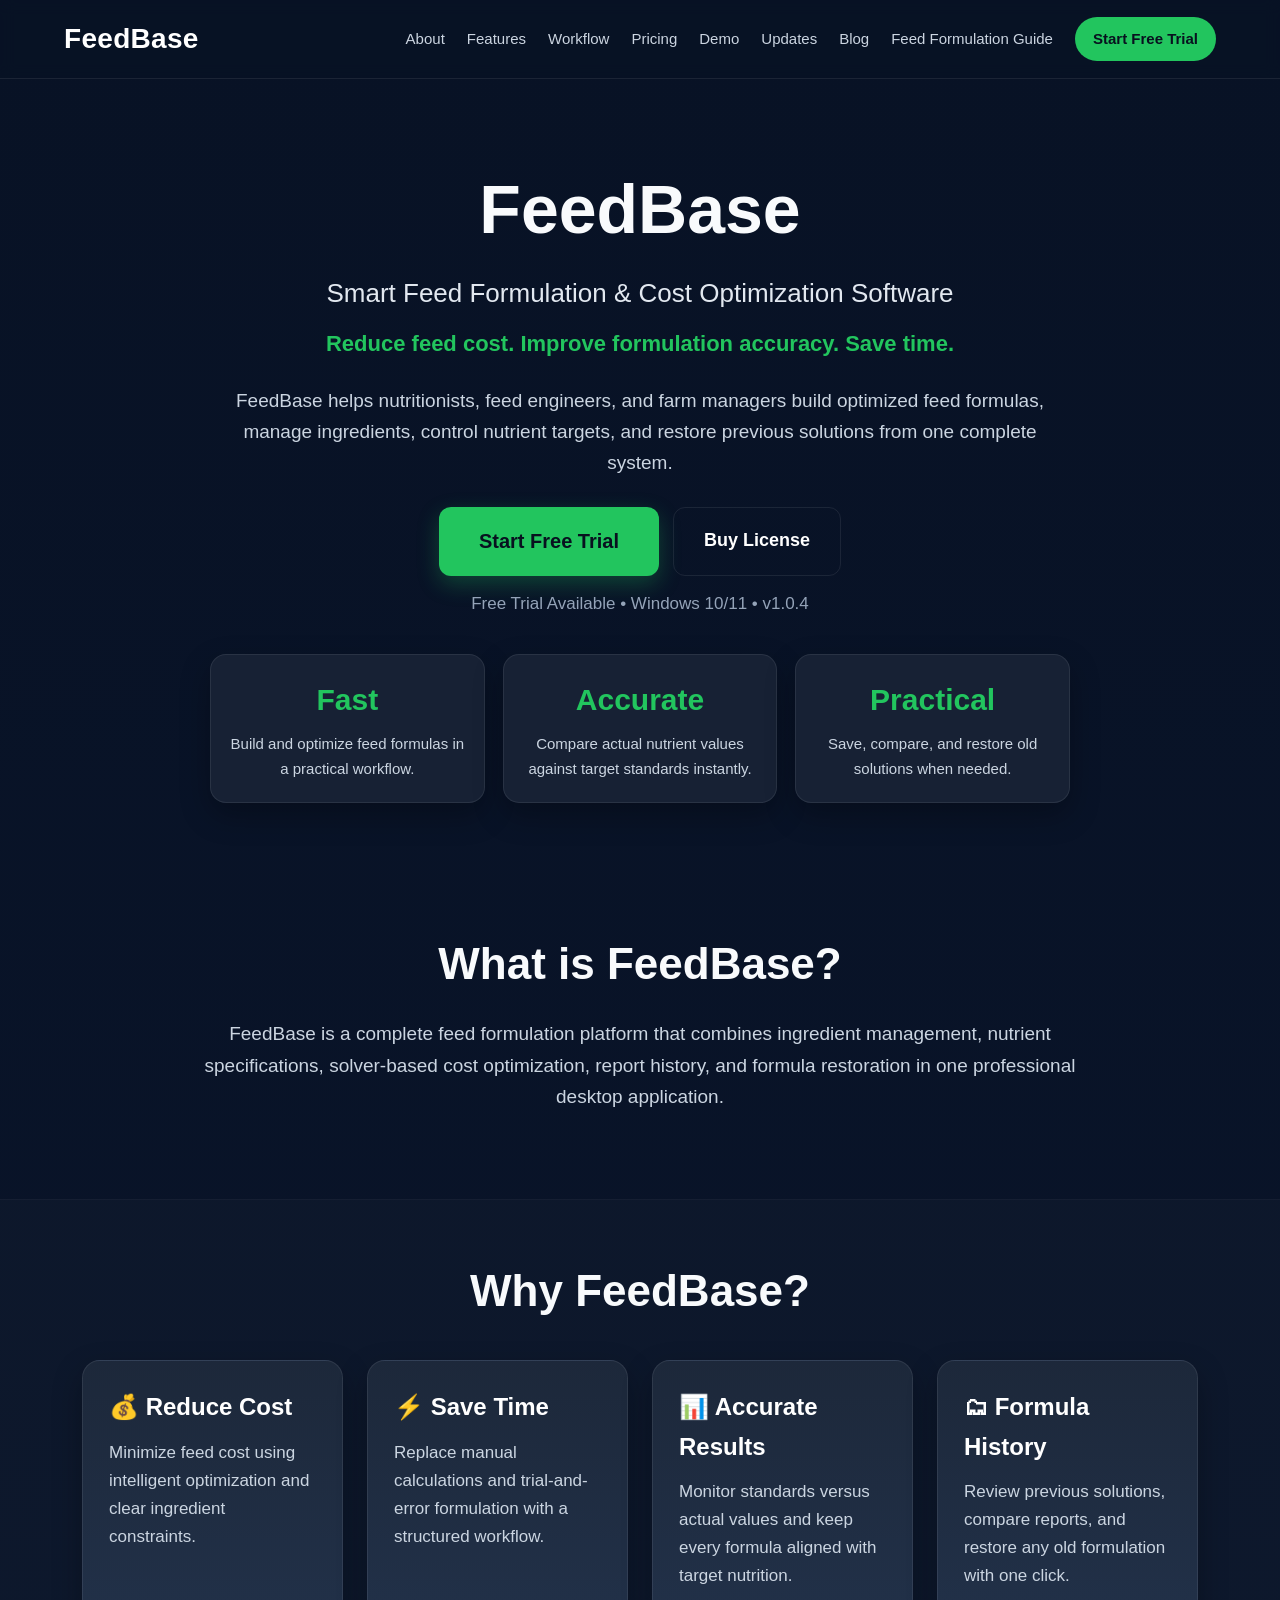
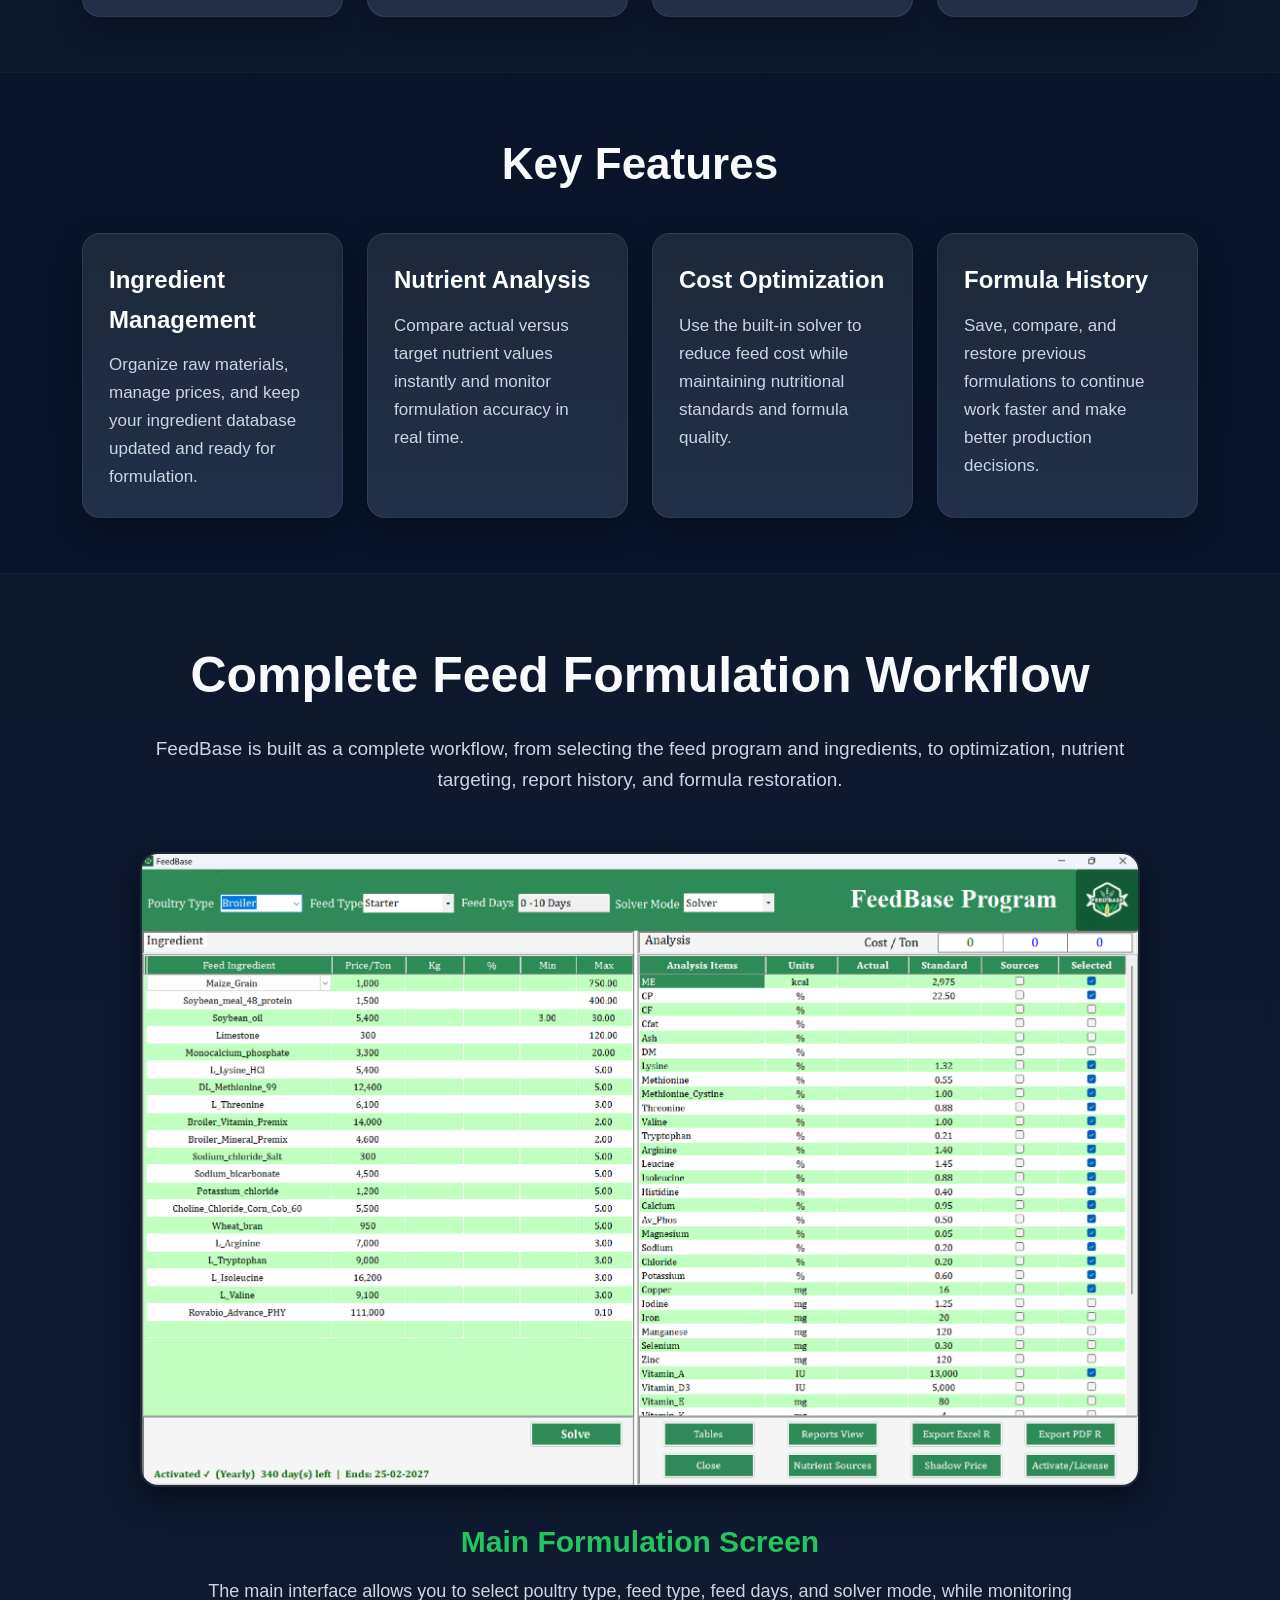
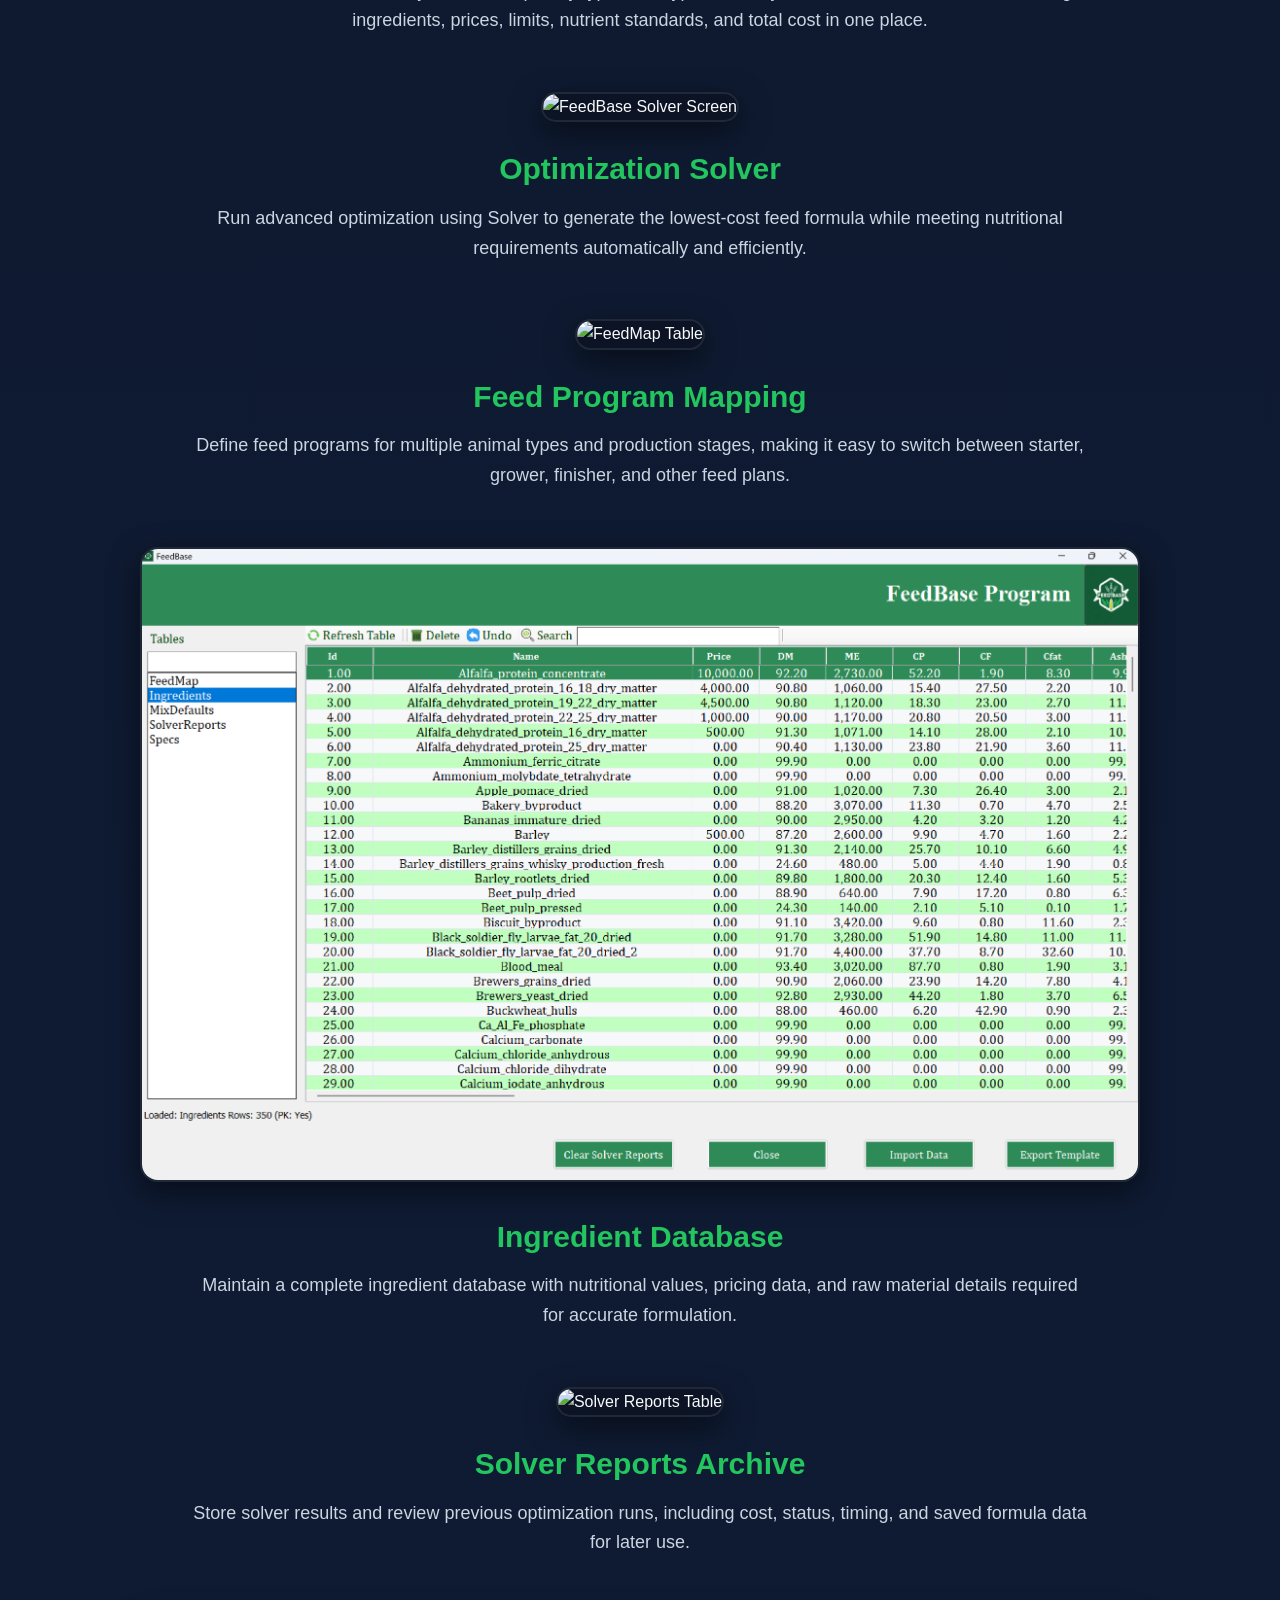
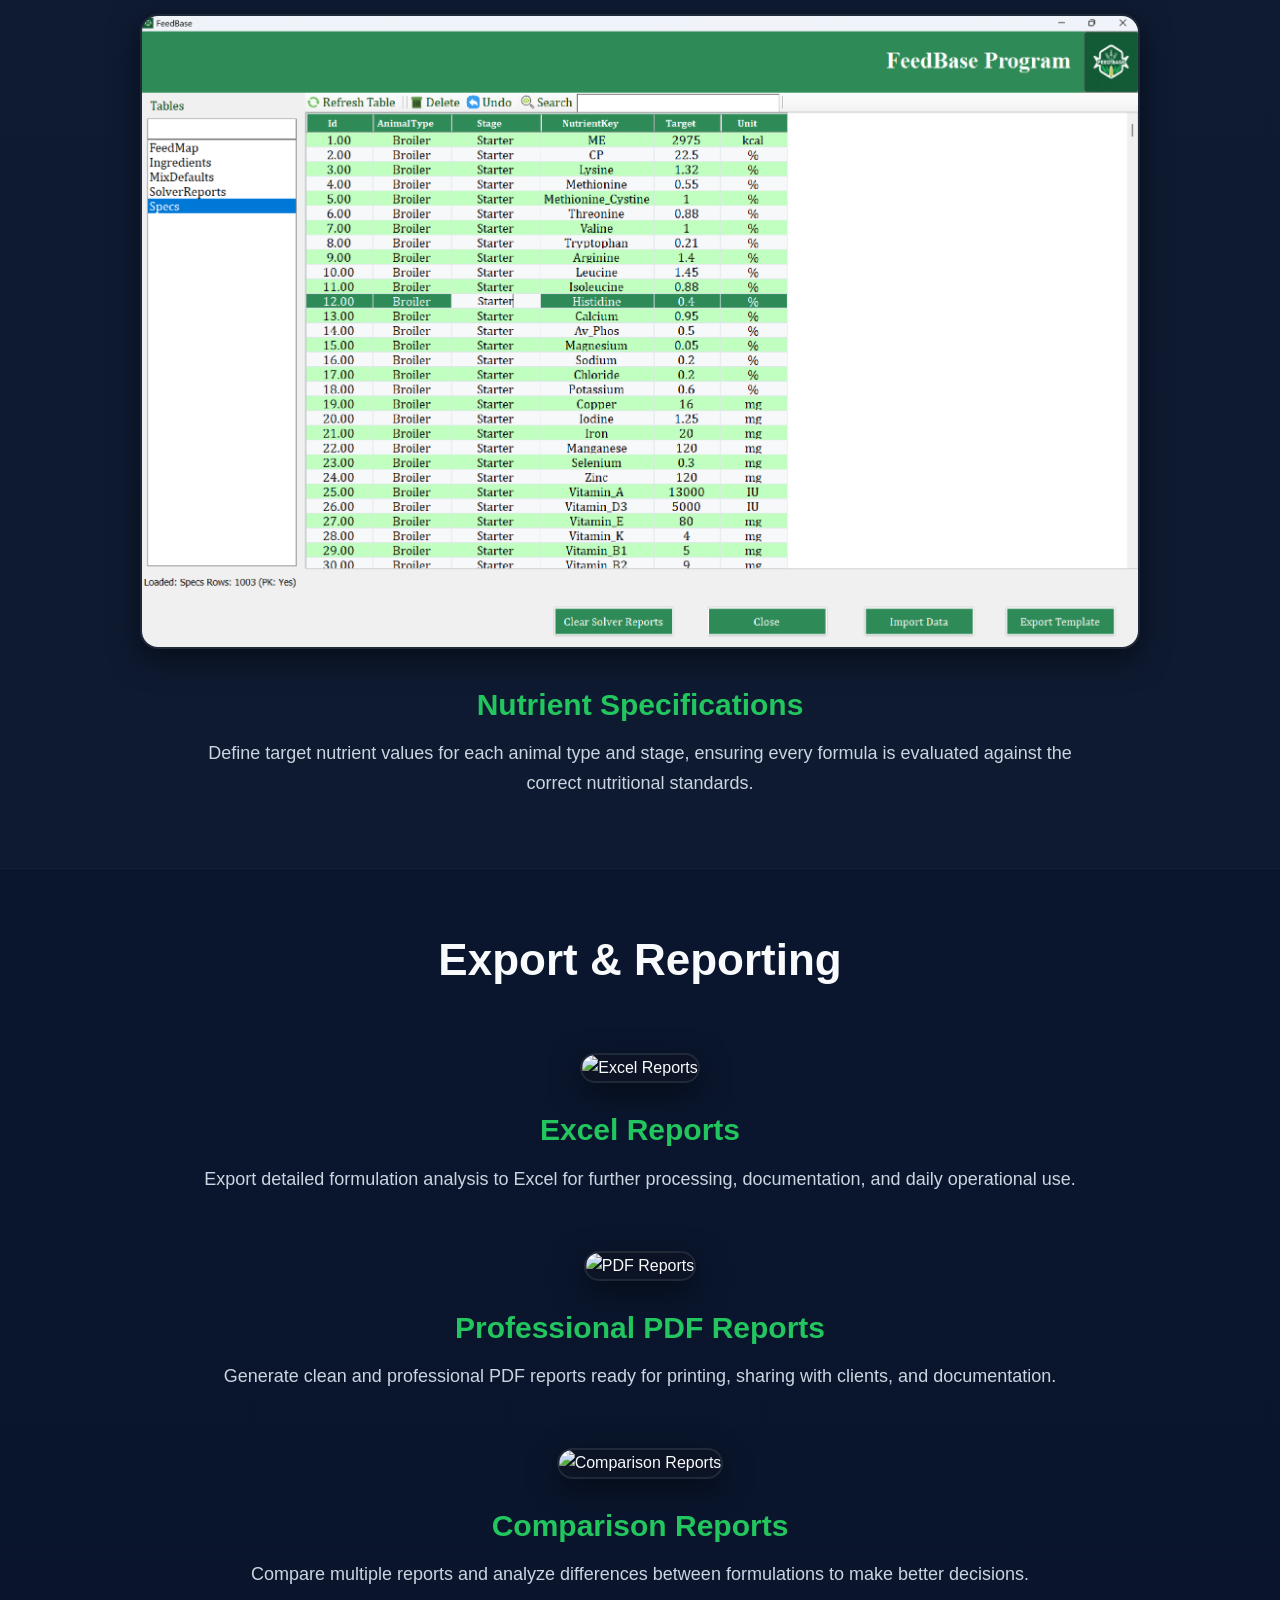
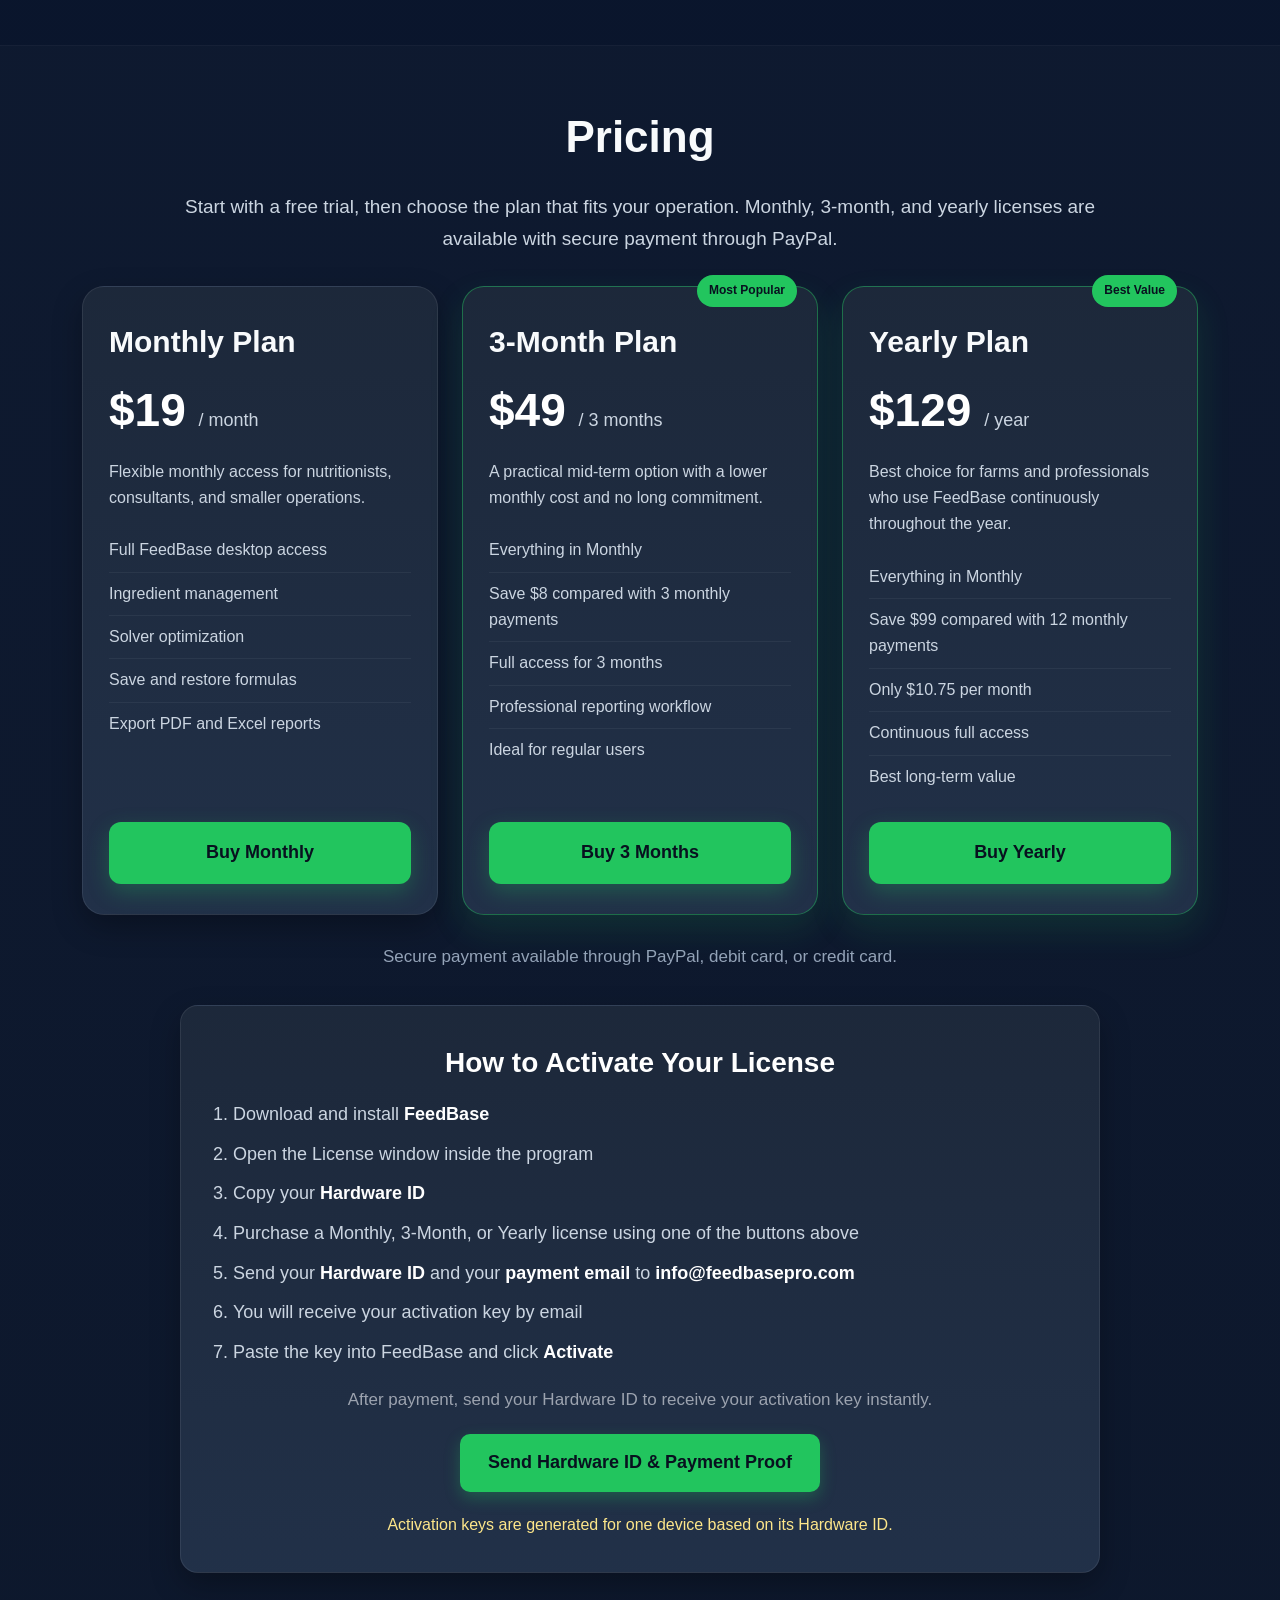
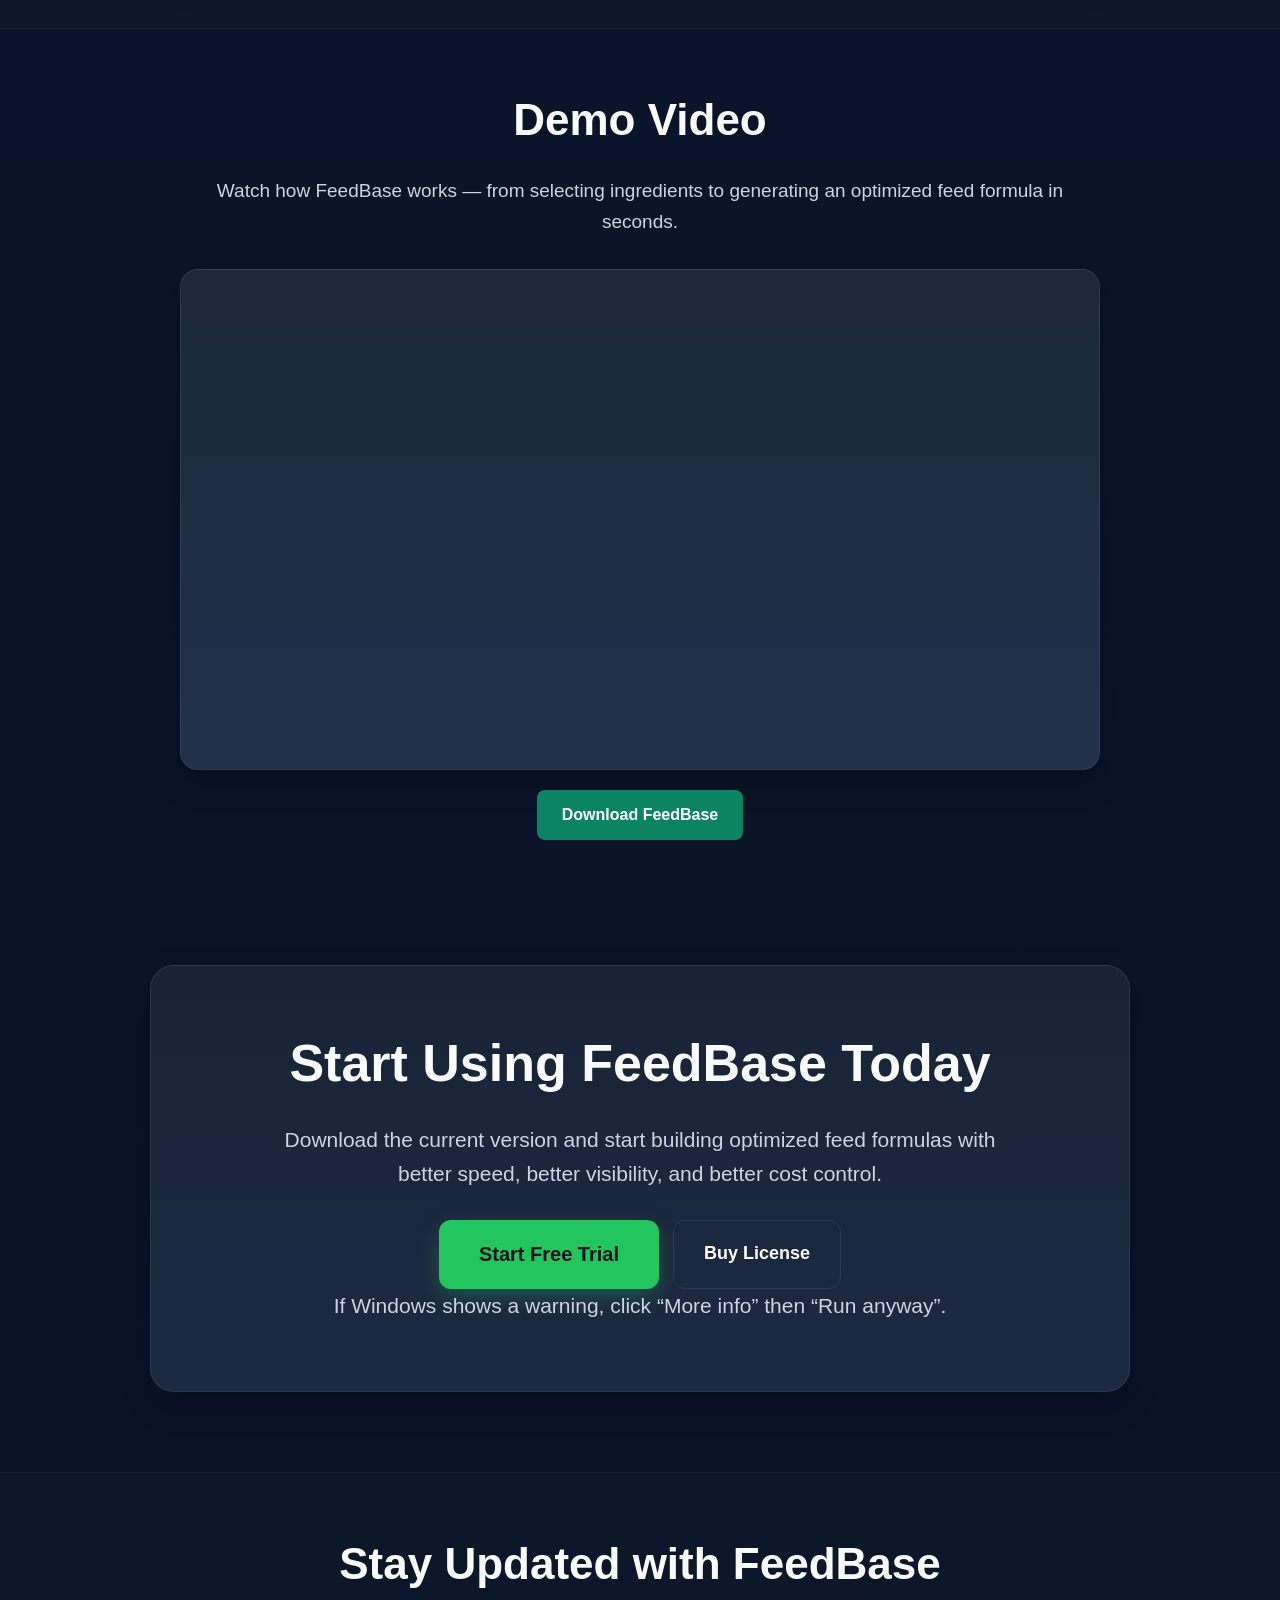
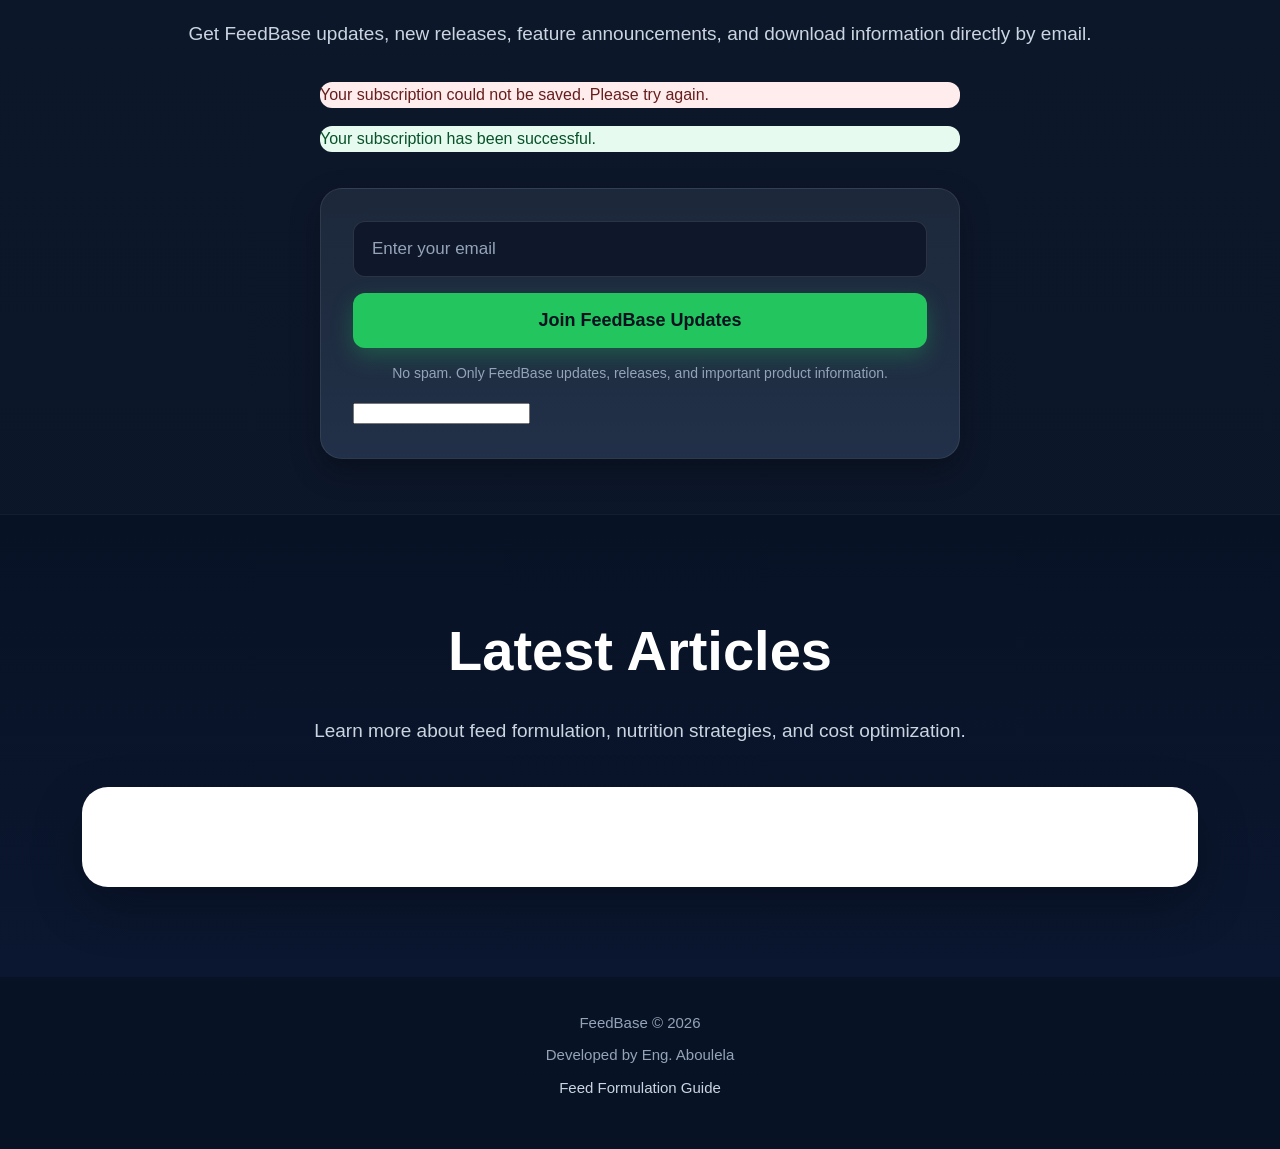
==== commit fc0c9faf: "Update .plan-card styles for flexbox layout Refactor .plan-card styles to use flexbox layout." ====
--- a/index.html
+++ b/index.html
@@ -331,14 +331,28 @@
             align-items: stretch;
         }
 
-        .plan-card {
-            background: linear-gradient(180deg, rgba(30,41,59,0.95), rgba(35,50,74,0.95));
-            border: 1px solid var(--border);
-            border-radius: 22px;
-            box-shadow: var(--shadow);
-            padding: 30px 26px;
-            position: relative;
-        }
+       .plan-card {
+    background: linear-gradient(180deg, rgba(30,41,59,0.95), rgba(35,50,74,0.95));
+    border: 1px solid var(--border);
+    border-radius: 22px;
+    box-shadow: var(--shadow);
+    padding: 30px 26px;
+    position: relative;
+
+    display: flex;
+    flex-direction: column;
+}
+
+.plan-list {
+    list-style: none;
+    padding: 0;
+    margin: 0 0 24px;
+    flex-grow: 1;
+}
+
+.plan-btn {
+    margin-top: auto;
+}
 
         .plan-card.best {
             border: 1px solid rgba(34,197,94,0.45);
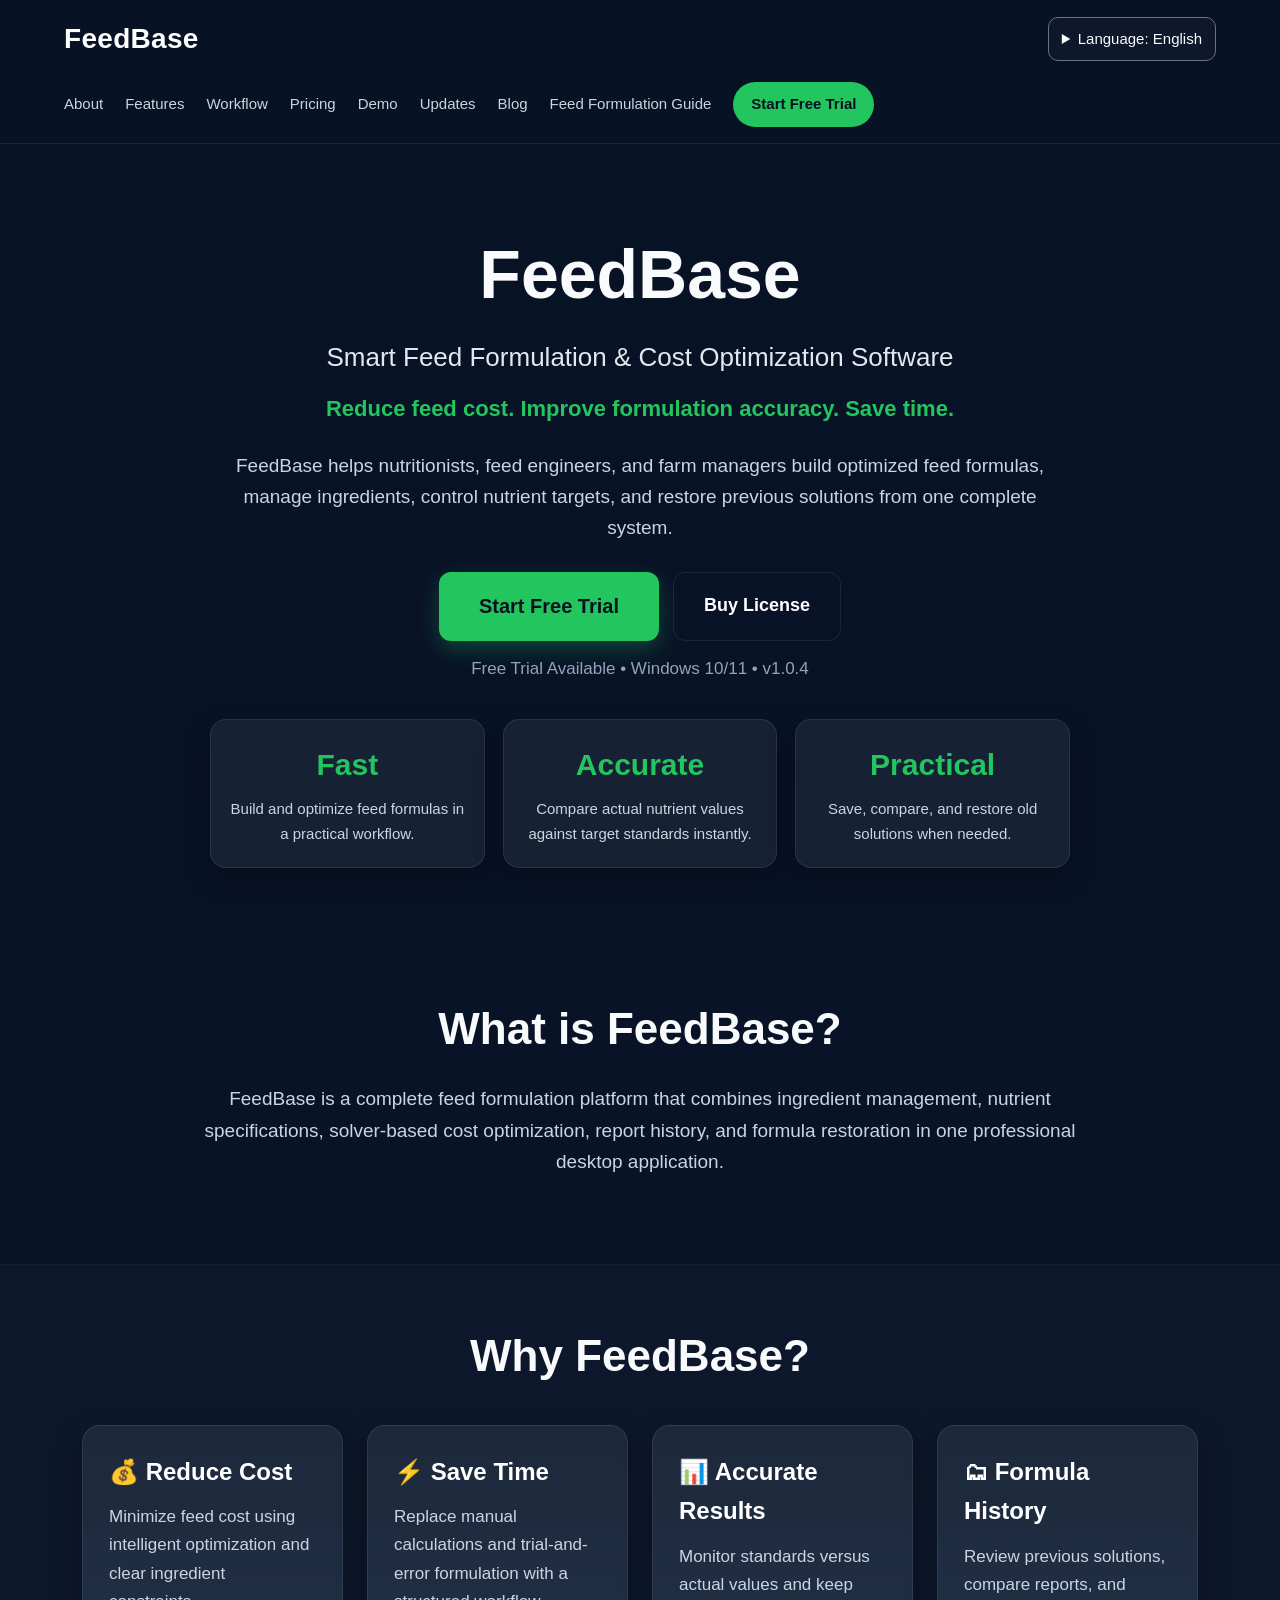
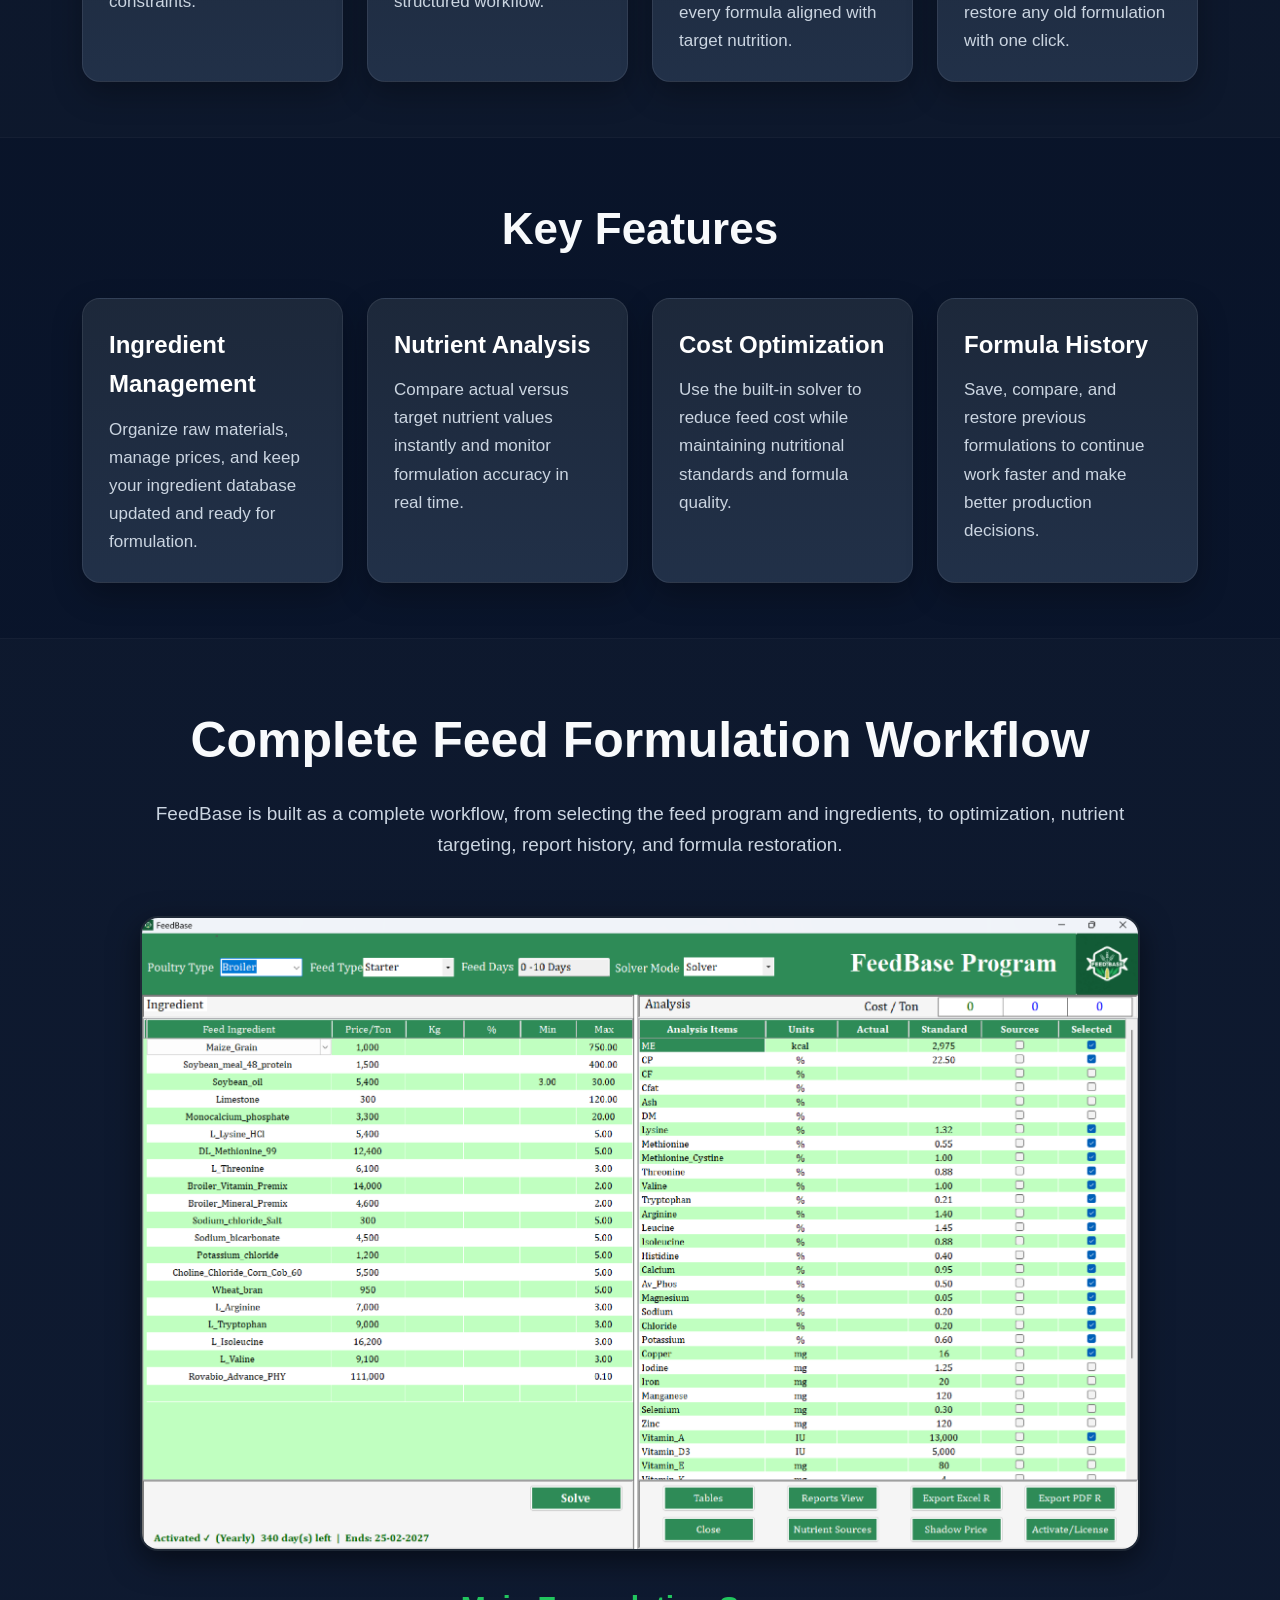
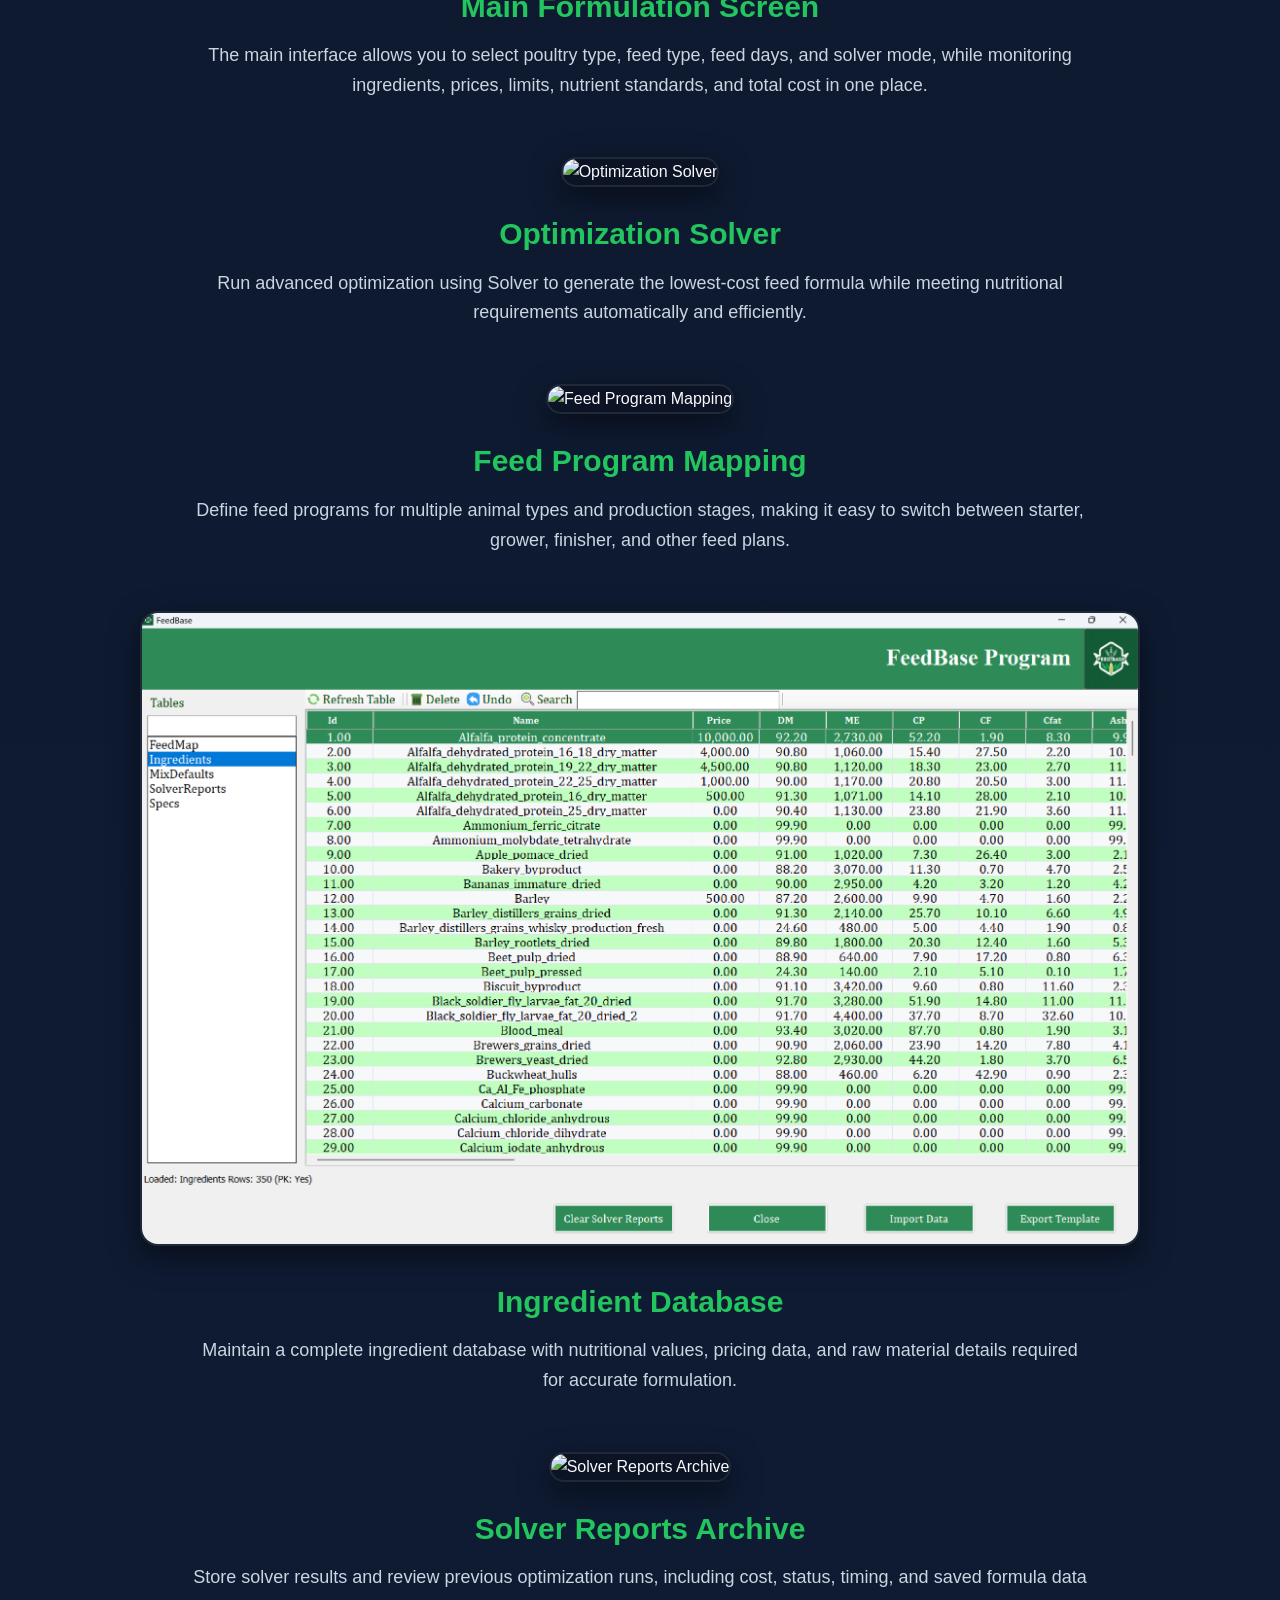
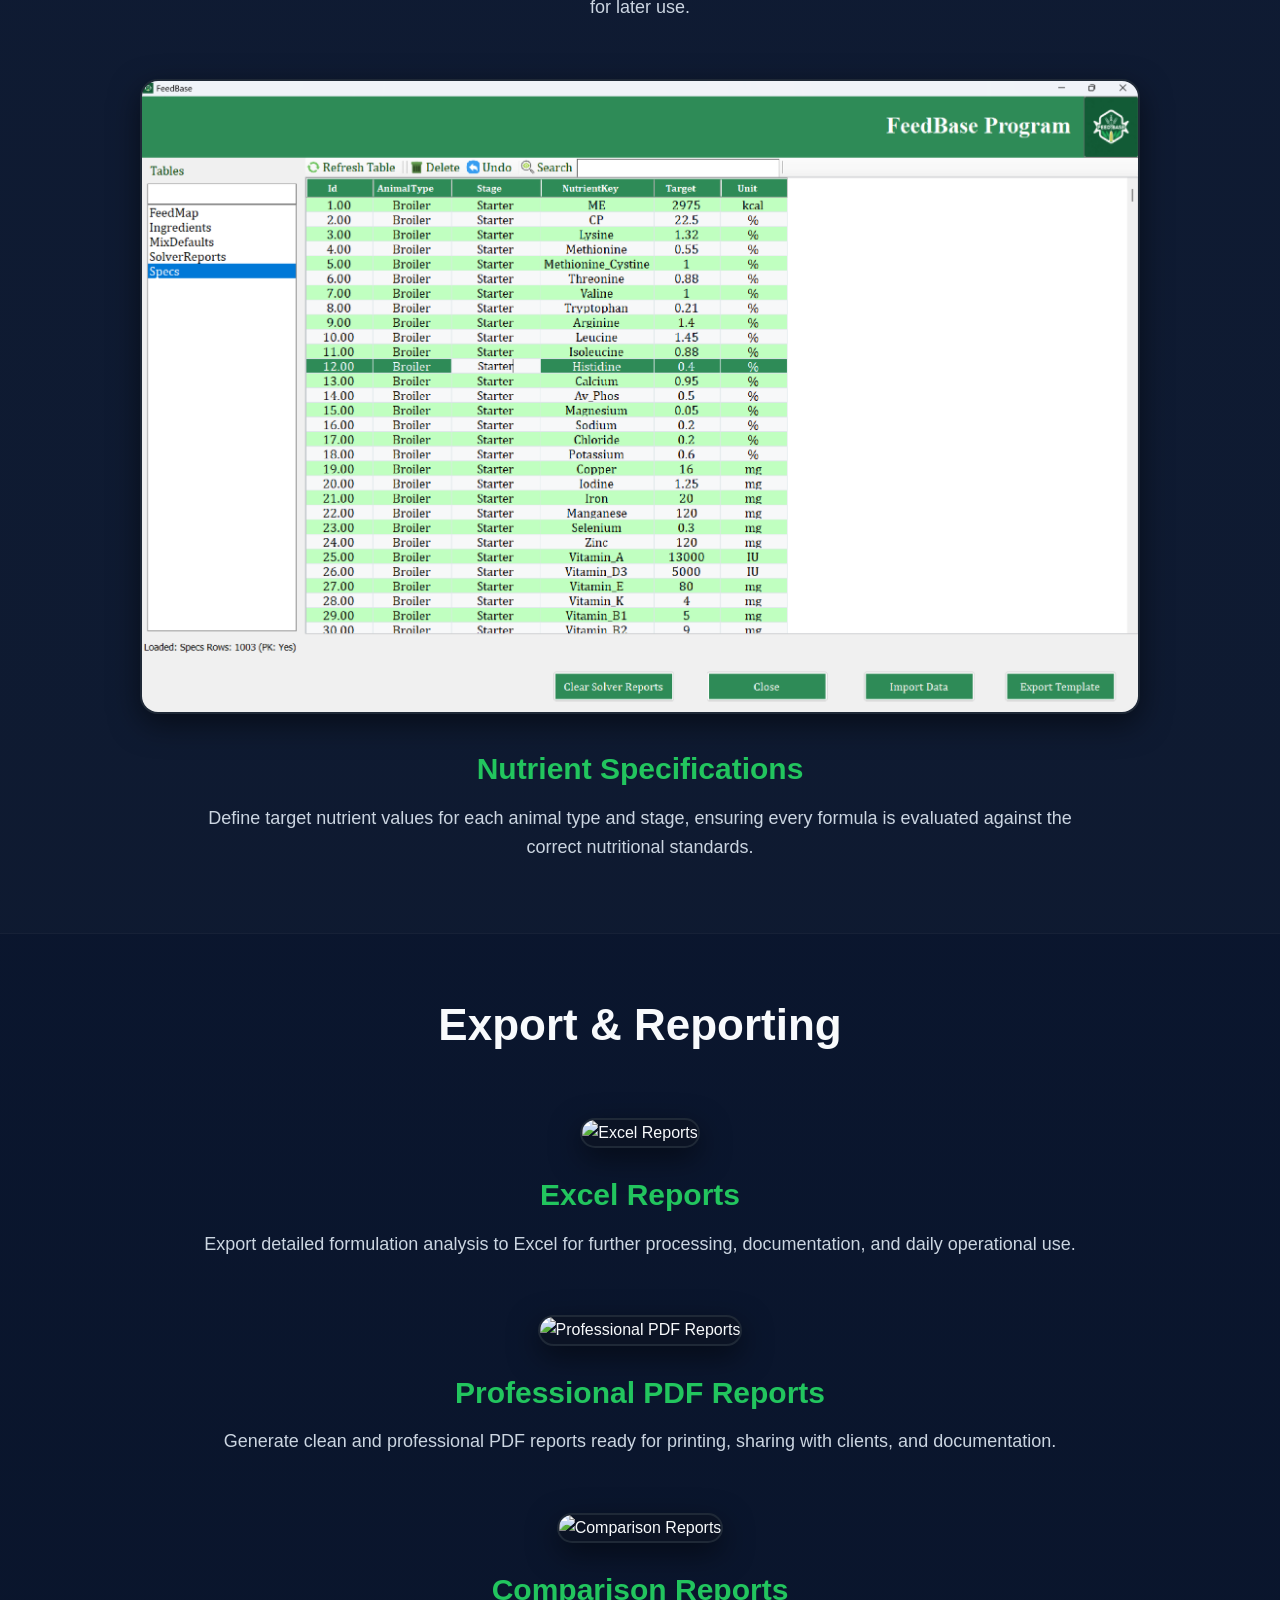
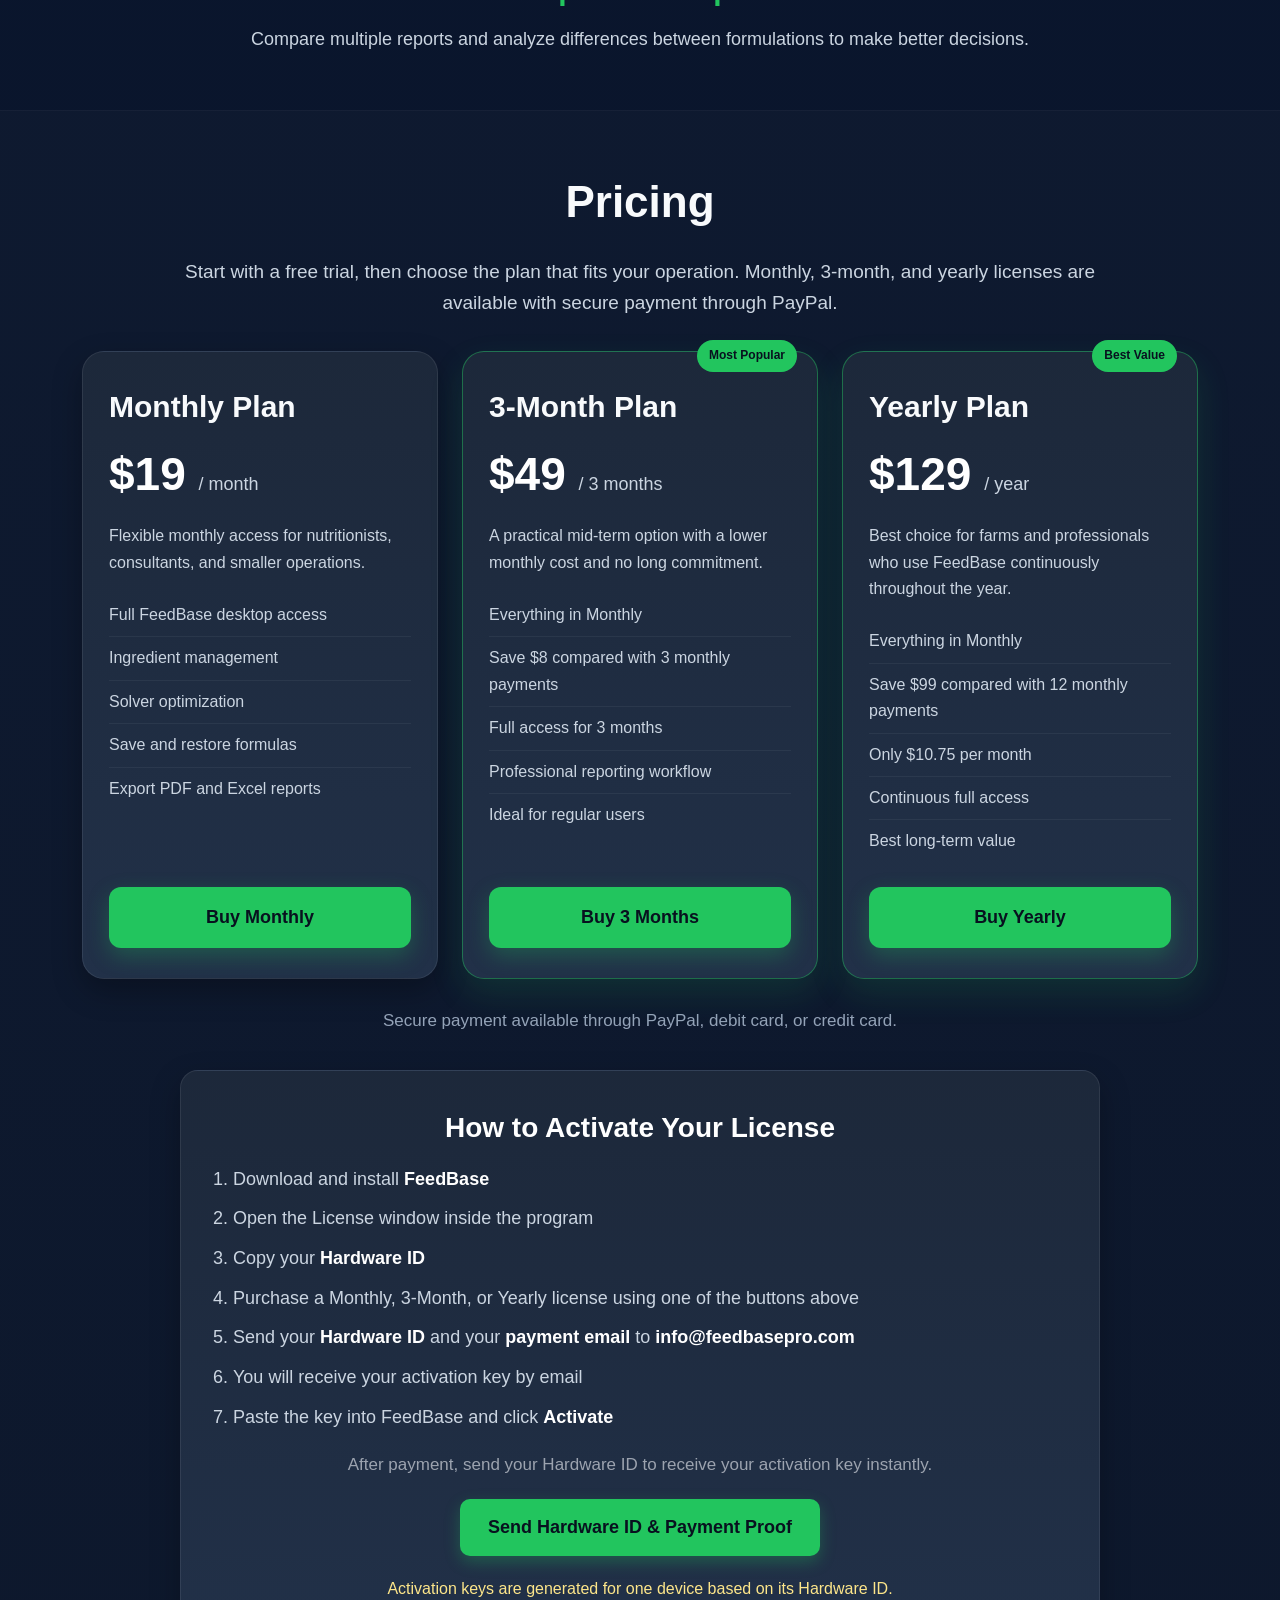
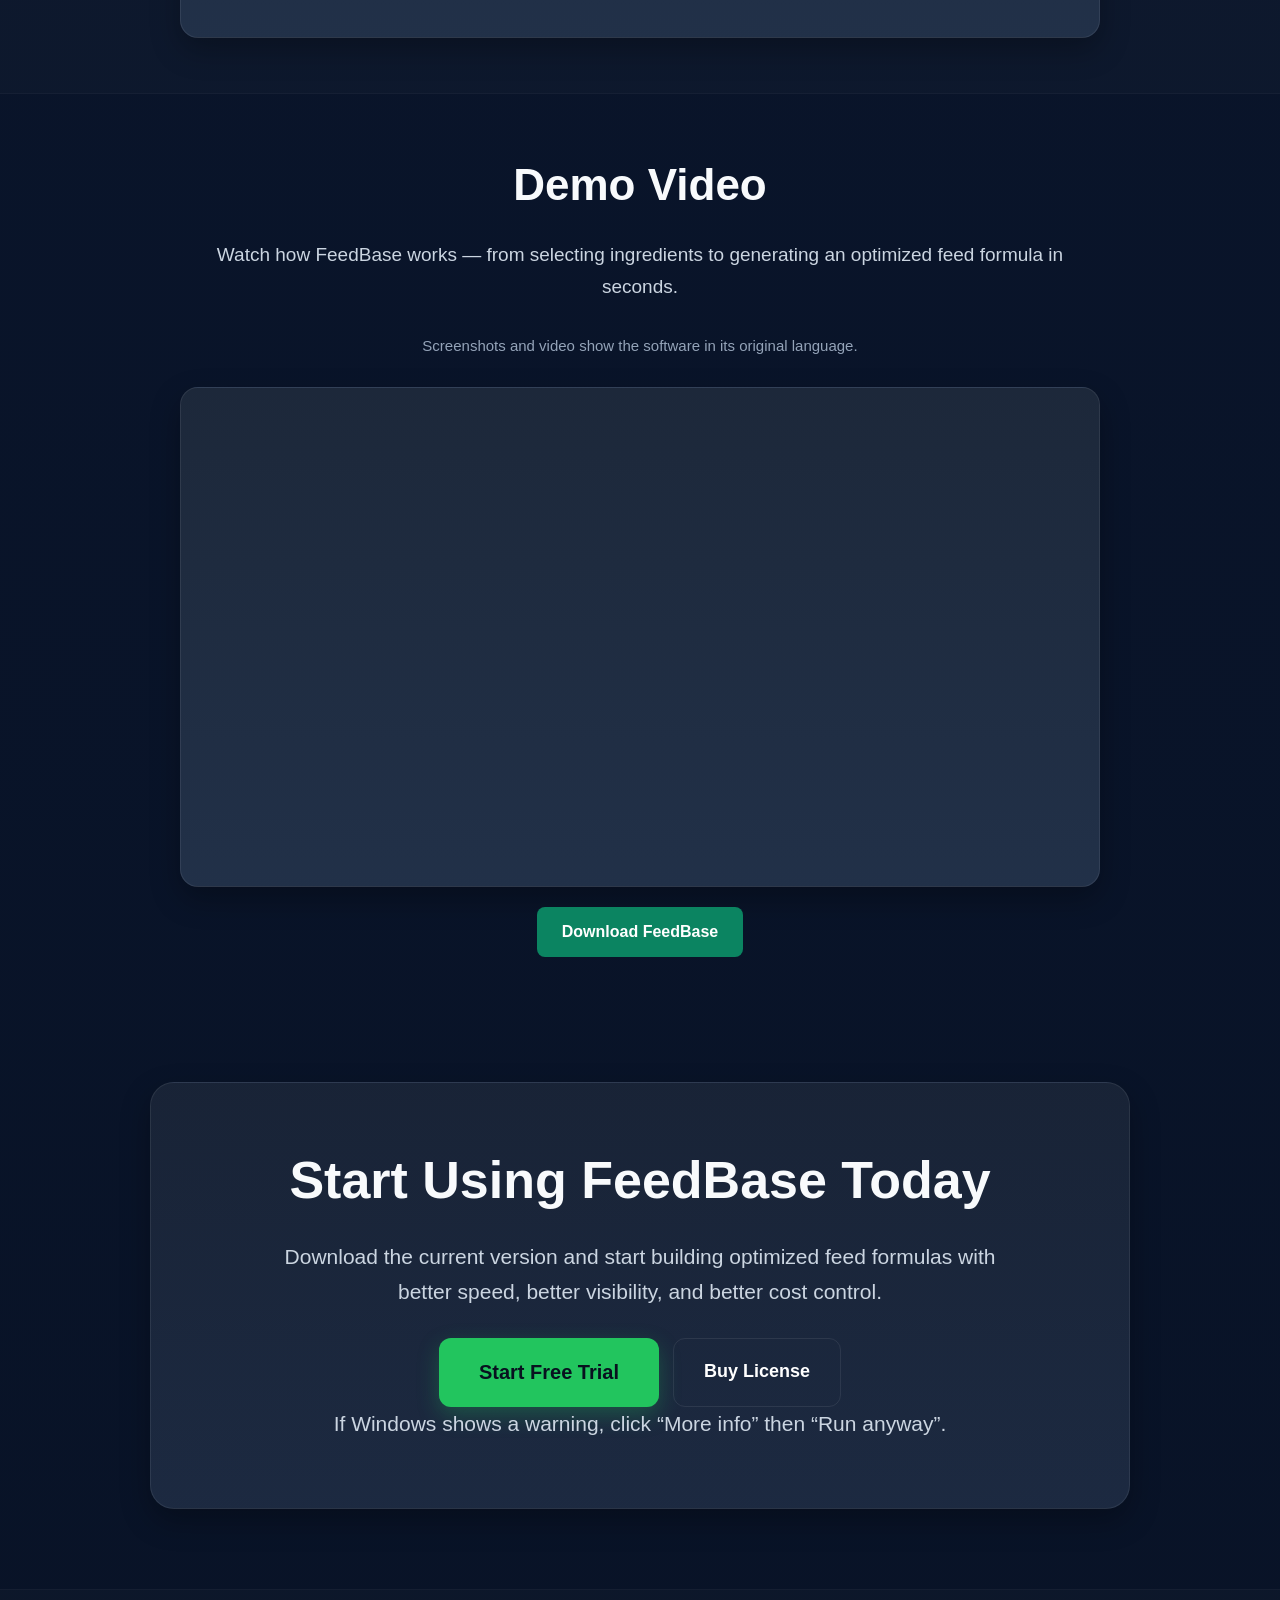
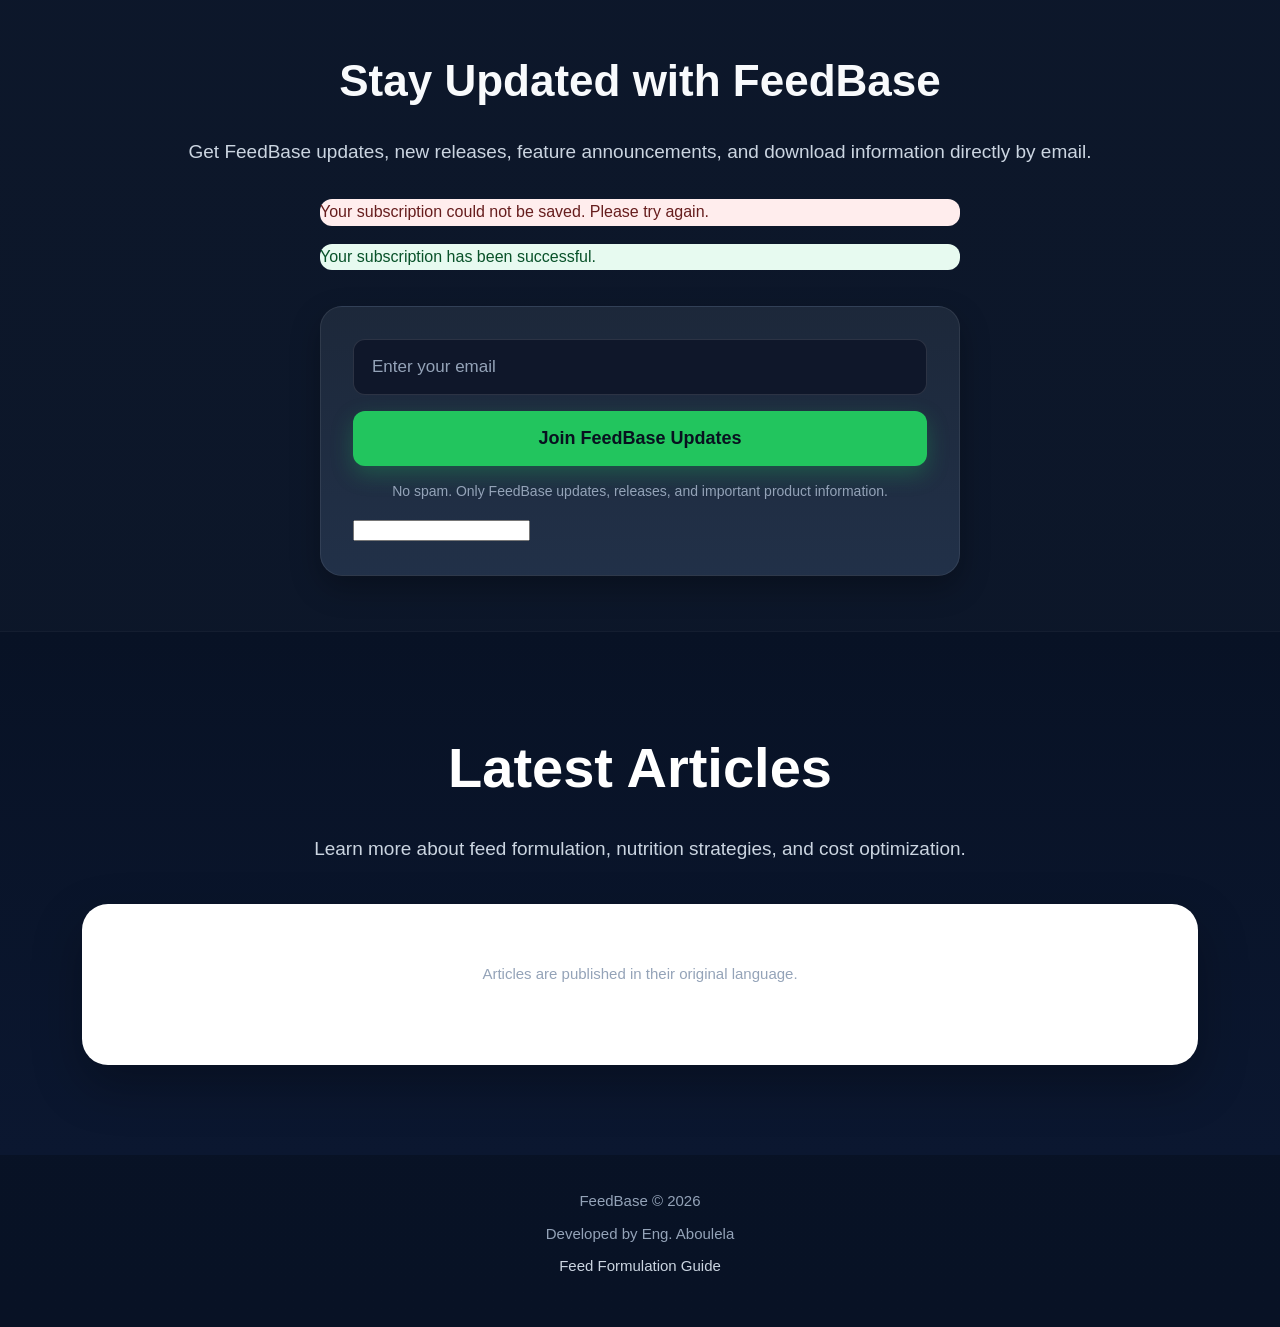
==== commit 3308b7b6: "Add Arabic, French, Urdu, Spanish and Portuguese website translations" ====
--- a/index.html
+++ b/index.html
@@ -1,5 +1,5 @@
 <!DOCTYPE html>
-<html lang="en">
+<html lang="en" dir="ltr">
 <head>
     <!-- Google tag (gtag.js) -->
     <script async src="https://www.googletagmanager.com/gtag/js?id=G-1CQMPWBEYW"></script>
@@ -12,8 +12,8 @@
 
     <meta charset="UTF-8">
     <meta name="viewport" content="width=device-width, initial-scale=1.0">
-    <title>FeedBase</title>
-
+    <title>FeedBase | Smart Feed Formulation &amp; Cost Optimization Software</title>
+    <link rel="icon" type="image/png" sizes="96x96" href="/images/favicon.png">
     <link rel="stylesheet" href="https://sibforms.com/forms/end-form/build/sib-styles.css">
 
     <style>
@@ -811,6 +811,18 @@
             }
         }
     </style>
+<!-- localization:head -->
+<meta name="description" content="FeedBase helps nutritionists, feed engineers, and farm managers build optimized feed formulas, manage ingredients, control nutrient targets, and restore previous solutions from one complete system.">
+<link rel="canonical" href="https://www.feedbasepro.com/">
+<link rel="alternate" hreflang="en" href="https://www.feedbasepro.com/">
+<link rel="alternate" hreflang="ar" href="https://www.feedbasepro.com/index.ar.html">
+<link rel="alternate" hreflang="fr" href="https://www.feedbasepro.com/index.fr.html">
+<link rel="alternate" hreflang="ur" href="https://www.feedbasepro.com/index.ur.html">
+<link rel="alternate" hreflang="es" href="https://www.feedbasepro.com/index.es.html">
+<link rel="alternate" hreflang="pt" href="https://www.feedbasepro.com/index.pt.html">
+<link rel="alternate" hreflang="x-default" href="https://www.feedbasepro.com/">
+<link rel="stylesheet" href="locales/languages.css">
+<!-- /localization -->
 </head>
 
 <body>
@@ -818,17 +830,19 @@
     <div class="nav">
         <div class="container nav-inner">
             <a href="#" class="brand">FeedBase</a>
-
-            <div class="nav-links">
-                <a href="#about">About</a>
-                <a href="#features">Features</a>
-                <a href="#workflow">Workflow</a>
-                <a href="#pricing">Pricing</a>
-                <a href="#video">Demo</a>
-                <a href="#updates">Updates</a>
-                <a href="#blog">Blog</a>
-                <a href="feed-formulation-software.html" class="footer-link">Feed Formulation Guide</a>
-                <a href="#download" class="nav-btn">Start Free Trial</a>
+<!-- localization:menu -->
+<details class="language-switcher"><summary>Language: <span lang="en" dir="auto">English</span></summary><nav aria-label="Language"><a href="index.html" lang="en" hreflang="en" dir="auto" aria-current="page">English</a><a href="index.ar.html" lang="ar" hreflang="ar" dir="auto">العربية</a><a href="index.fr.html" lang="fr" hreflang="fr" dir="auto">Français</a><a href="index.ur.html" lang="ur" hreflang="ur" dir="auto">اردو</a><a href="index.es.html" lang="es" hreflang="es" dir="auto">Español</a><a href="index.pt.html" lang="pt" hreflang="pt" dir="auto">Português</a></nav></details>
+<!-- /localization -->
+<div class="nav-links">
+                <a href="#about" data-i18n="0">About</a>
+                <a href="#features" data-i18n="1">Features</a>
+                <a href="#workflow" data-i18n="2">Workflow</a>
+                <a href="#pricing" data-i18n="3">Pricing</a>
+                <a href="#video" data-i18n="4">Demo</a>
+                <a href="#updates" data-i18n="5">Updates</a>
+                <a href="#blog" data-i18n="6">Blog</a>
+                <a href="feed-formulation-software.html" class="footer-link" data-i18n="7">Feed Formulation Guide</a>
+                <a href="#download" class="nav-btn" data-i18n="8">Start Free Trial</a>
             </div>
         </div>
     </div>
@@ -836,9 +850,9 @@
     <div class="hero">
         <div class="container">
             <h1>FeedBase</h1>
-            <p class="subtitle">Smart Feed Formulation & Cost Optimization Software</p>
-            <p class="highlight">Reduce feed cost. Improve formulation accuracy. Save time.</p>
-            <p class="hero-text">
+            <p class="subtitle" data-i18n="9">Smart Feed Formulation & Cost Optimization Software</p>
+            <p class="highlight" data-i18n="10">Reduce feed cost. Improve formulation accuracy. Save time.</p>
+            <p class="hero-text" data-i18n="11">
                 FeedBase helps nutritionists, feed engineers, and farm managers build optimized feed formulas,
                 manage ingredients, control nutrient targets, and restore previous solutions from one complete system.
             </p>
@@ -852,7 +866,7 @@
                        event_label:'Start Free Trial - Hero',
                        file_name:'FeedBase_Setup.exe',
                        version:'v1.0'
-                   });">
+                   });" data-i18n="8">
                     Start Free Trial
                 </a>
 
@@ -861,27 +875,27 @@
                    onclick="gtag('event','go_to_pricing_click',{
                        event_category:'navigation',
                        event_label:'Buy License - Hero'
-                   });">
+                   });" data-i18n="12">
                     Buy License
                 </a>
             </div>
 
-            <p class="download-note">Free Trial Available • Windows 10/11 • v1.0.4</p>
+            <p class="download-note" data-i18n="13">Free Trial Available • Windows 10/11 • v1.0.4</p>
 
             <div class="hero-stat-row">
                 <div class="stat-card">
-                    <h3>Fast</h3>
-                    <p>Build and optimize feed formulas in a practical workflow.</p>
+                    <h3 data-i18n="14">Fast</h3>
+                    <p data-i18n="15">Build and optimize feed formulas in a practical workflow.</p>
                 </div>
 
                 <div class="stat-card">
-                    <h3>Accurate</h3>
-                    <p>Compare actual nutrient values against target standards instantly.</p>
+                    <h3 data-i18n="16">Accurate</h3>
+                    <p data-i18n="17">Compare actual nutrient values against target standards instantly.</p>
                 </div>
 
                 <div class="stat-card">
-                    <h3>Practical</h3>
-                    <p>Save, compare, and restore old solutions when needed.</p>
+                    <h3 data-i18n="18">Practical</h3>
+                    <p data-i18n="19">Save, compare, and restore old solutions when needed.</p>
                 </div>
             </div>
         </div>
@@ -889,8 +903,8 @@
 
     <div class="section" id="about">
         <div class="container">
-            <h2>What is FeedBase?</h2>
-            <p class="lead">
+            <h2 data-i18n="20">What is FeedBase?</h2>
+            <p class="lead" data-i18n="21">
                 FeedBase is a complete feed formulation platform that combines ingredient management,
                 nutrient specifications, solver-based cost optimization, report history, and formula restoration
                 in one professional desktop application.
@@ -900,27 +914,27 @@
 
     <div class="section section-alt">
         <div class="container">
-            <h2>Why FeedBase?</h2>
+            <h2 data-i18n="22">Why FeedBase?</h2>
 
             <div class="features">
                 <div class="card">
-                    <h3>💰 Reduce Cost</h3>
-                    <p>Minimize feed cost using intelligent optimization and clear ingredient constraints.</p>
+                    <h3 data-i18n="23">💰 Reduce Cost</h3>
+                    <p data-i18n="24">Minimize feed cost using intelligent optimization and clear ingredient constraints.</p>
                 </div>
 
                 <div class="card">
-                    <h3>⚡ Save Time</h3>
-                    <p>Replace manual calculations and trial-and-error formulation with a structured workflow.</p>
+                    <h3 data-i18n="25">⚡ Save Time</h3>
+                    <p data-i18n="26">Replace manual calculations and trial-and-error formulation with a structured workflow.</p>
                 </div>
 
                 <div class="card">
-                    <h3>📊 Accurate Results</h3>
-                    <p>Monitor standards versus actual values and keep every formula aligned with target nutrition.</p>
+                    <h3 data-i18n="27">📊 Accurate Results</h3>
+                    <p data-i18n="28">Monitor standards versus actual values and keep every formula aligned with target nutrition.</p>
                 </div>
 
                 <div class="card">
-                    <h3>🗂 Formula History</h3>
-                    <p>Review previous solutions, compare reports, and restore any old formulation with one click.</p>
+                    <h3 data-i18n="29">🗂 Formula History</h3>
+                    <p data-i18n="30">Review previous solutions, compare reports, and restore any old formulation with one click.</p>
                 </div>
             </div>
         </div>
@@ -928,27 +942,27 @@
 
     <div class="section" id="features">
         <div class="container">
-            <h2>Key Features</h2>
+            <h2 data-i18n="31">Key Features</h2>
 
             <div class="features">
                 <div class="card">
-                    <h3>Ingredient Management</h3>
-                    <p>Organize raw materials, manage prices, and keep your ingredient database updated and ready for formulation.</p>
+                    <h3 data-i18n="32">Ingredient Management</h3>
+                    <p data-i18n="33">Organize raw materials, manage prices, and keep your ingredient database updated and ready for formulation.</p>
                 </div>
 
                 <div class="card">
-                    <h3>Nutrient Analysis</h3>
-                    <p>Compare actual versus target nutrient values instantly and monitor formulation accuracy in real time.</p>
+                    <h3 data-i18n="34">Nutrient Analysis</h3>
+                    <p data-i18n="35">Compare actual versus target nutrient values instantly and monitor formulation accuracy in real time.</p>
                 </div>
 
                 <div class="card">
-                    <h3>Cost Optimization</h3>
-                    <p>Use the built-in solver to reduce feed cost while maintaining nutritional standards and formula quality.</p>
+                    <h3 data-i18n="36">Cost Optimization</h3>
+                    <p data-i18n="37">Use the built-in solver to reduce feed cost while maintaining nutritional standards and formula quality.</p>
                 </div>
 
                 <div class="card">
-                    <h3>Formula History</h3>
-                    <p>Save, compare, and restore previous formulations to continue work faster and make better production decisions.</p>
+                    <h3 data-i18n="38">Formula History</h3>
+                    <p data-i18n="39">Save, compare, and restore previous formulations to continue work faster and make better production decisions.</p>
                 </div>
             </div>
         </div>
@@ -956,17 +970,17 @@
 
     <div class="workflow-section section-alt" id="workflow">
         <div class="container">
-            <h2>Complete Feed Formulation Workflow</h2>
-            <p class="lead">
+            <h2 data-i18n="40">Complete Feed Formulation Workflow</h2>
+            <p class="lead" data-i18n="41">
                 FeedBase is built as a complete workflow, from selecting the feed program and ingredients,
                 to optimization, nutrient targeting, report history, and formula restoration.
             </p>
 
             <div class="demo">
-                <img src="images/main-screen.png" alt="FeedBase Main Screen">
+                <img src="images/main-screen.png" alt="Main Formulation Screen">
                 <div class="demo-text">
-                    <h3>Main Formulation Screen</h3>
-                    <p>
+                    <h3 data-i18n="42">Main Formulation Screen</h3>
+                    <p data-i18n="43">
                         The main interface allows you to select poultry type, feed type, feed days, and solver mode,
                         while monitoring ingredients, prices, limits, nutrient standards, and total cost in one place.
                     </p>
@@ -974,10 +988,10 @@
             </div>
 
             <div class="demo">
-                <img src="images/solver-screen.png" alt="FeedBase Solver Screen">
+                <img src="images/solver-screen.png" alt="Optimization Solver">
                 <div class="demo-text">
-                    <h3>Optimization Solver</h3>
-                    <p>
+                    <h3 data-i18n="44">Optimization Solver</h3>
+                    <p data-i18n="45">
                         Run advanced optimization using Solver to generate the lowest-cost feed formula
                         while meeting nutritional requirements automatically and efficiently.
                     </p>
@@ -985,10 +999,10 @@
             </div>
 
             <div class="demo">
-                <img src="images/tables-feedmap.png" alt="FeedMap Table">
+                <img src="images/tables-feedmap.png" alt="Feed Program Mapping">
                 <div class="demo-text">
-                    <h3>Feed Program Mapping</h3>
-                    <p>
+                    <h3 data-i18n="46">Feed Program Mapping</h3>
+                    <p data-i18n="47">
                         Define feed programs for multiple animal types and production stages,
                         making it easy to switch between starter, grower, finisher, and other feed plans.
                     </p>
@@ -996,10 +1010,10 @@
             </div>
 
             <div class="demo">
-                <img src="images/tables-ingredients.png" alt="Ingredients Table">
+                <img src="images/tables-ingredients.png" alt="Ingredient Database">
                 <div class="demo-text">
-                    <h3>Ingredient Database</h3>
-                    <p>
+                    <h3 data-i18n="48">Ingredient Database</h3>
+                    <p data-i18n="49">
                         Maintain a complete ingredient database with nutritional values, pricing data,
                         and raw material details required for accurate formulation.
                     </p>
@@ -1008,10 +1022,10 @@
 
            
             <div class="demo">
-                <img src="images/tables-solverreports.png" alt="Solver Reports Table">
+                <img src="images/tables-solverreports.png" alt="Solver Reports Archive">
                 <div class="demo-text">
-                    <h3>Solver Reports Archive</h3>
-                    <p>
+                    <h3 data-i18n="50">Solver Reports Archive</h3>
+                    <p data-i18n="51">
                         Store solver results and review previous optimization runs,
                         including cost, status, timing, and saved formula data for later use.
                     </p>
@@ -1019,10 +1033,10 @@
             </div>
 
             <div class="demo">
-                <img src="images/tables-specs.png" alt="Specs Table">
+                <img src="images/tables-specs.png" alt="Nutrient Specifications">
                 <div class="demo-text">
-                    <h3>Nutrient Specifications</h3>
-                    <p>
+                    <h3 data-i18n="52">Nutrient Specifications</h3>
+                    <p data-i18n="53">
                         Define target nutrient values for each animal type and stage,
                         ensuring every formula is evaluated against the correct nutritional standards.
                     </p>
@@ -1035,13 +1049,13 @@
 
     <div class="section">
         <div class="container">
-            <h2>Export & Reporting</h2>
+            <h2 data-i18n="54">Export & Reporting</h2>
 
             <div class="demo">
                 <img src="images/report-excel.png" alt="Excel Reports">
                 <div class="demo-text">
-                    <h3>Excel Reports</h3>
-                    <p>
+                    <h3 data-i18n="55">Excel Reports</h3>
+                    <p data-i18n="56">
                         Export detailed formulation analysis to Excel for further processing,
                         documentation, and daily operational use.
                     </p>
@@ -1049,10 +1063,10 @@
             </div>
 
             <div class="demo">
-                <img src="images/report-pdf.png" alt="PDF Reports">
+                <img src="images/report-pdf.png" alt="Professional PDF Reports">
                 <div class="demo-text">
-                    <h3>Professional PDF Reports</h3>
-                    <p>
+                    <h3 data-i18n="57">Professional PDF Reports</h3>
+                    <p data-i18n="58">
                         Generate clean and professional PDF reports ready for printing,
                         sharing with clients, and documentation.
                     </p>
@@ -1062,8 +1076,8 @@
             <div class="demo">
                 <img src="images/report-comparison.png" alt="Comparison Reports">
                 <div class="demo-text">
-                    <h3>Comparison Reports</h3>
-                    <p>
+                    <h3 data-i18n="59">Comparison Reports</h3>
+                    <p data-i18n="60">
                         Compare multiple reports and analyze differences between formulations
                         to make better decisions.
                     </p>
@@ -1074,24 +1088,24 @@
 
     <div class="section section-alt" id="pricing">
         <div class="container">
-            <h2>Pricing</h2>
-            <p class="lead">
+            <h2 data-i18n="3">Pricing</h2>
+            <p class="lead" data-i18n="61">
                 Start with a free trial, then choose the plan that fits your operation.
                 Monthly, 3-month, and yearly licenses are available with secure payment through PayPal.
             </p>
 
             <div class="pricing-grid">
                 <div class="plan-card">
-                    <h3>Monthly Plan</h3>
-                    <div class="plan-price">$19 <span>/ month</span></div>
-                    <p class="plan-desc">Flexible monthly access for nutritionists, consultants, and smaller operations.</p>
+                    <h3 data-i18n="62">Monthly Plan</h3>
+                    <div class="plan-price">$19 <span data-i18n="63">/ month</span></div>
+                    <p class="plan-desc" data-i18n="64">Flexible monthly access for nutritionists, consultants, and smaller operations.</p>
 
                     <ul class="plan-list">
-                        <li>Full FeedBase desktop access</li>
-                        <li>Ingredient management</li>
-                        <li>Solver optimization</li>
-                        <li>Save and restore formulas</li>
-                        <li>Export PDF and Excel reports</li>
+                        <li data-i18n="65">Full FeedBase desktop access</li>
+                        <li data-i18n="66">Ingredient management</li>
+                        <li data-i18n="67">Solver optimization</li>
+                        <li data-i18n="68">Save and restore formulas</li>
+                        <li data-i18n="69">Export PDF and Excel reports</li>
                     </ul>
 
                     <a class="plan-btn"
@@ -1103,23 +1117,23 @@
                            plan:'monthly',
                            value:19,
                            currency:'USD'
-                       });">
+                       });" data-i18n="70">
                         Buy Monthly
                     </a>
                 </div>
 
                 <div class="plan-card best">
-                    <div class="plan-badge">Most Popular</div>
-                    <h3>3-Month Plan</h3>
-                    <div class="plan-price">$49 <span>/ 3 months</span></div>
-                    <p class="plan-desc">A practical mid-term option with a lower monthly cost and no long commitment.</p>
+                    <div class="plan-badge" data-i18n="71">Most Popular</div>
+                    <h3 data-i18n="72">3-Month Plan</h3>
+                    <div class="plan-price">$49 <span data-i18n="73">/ 3 months</span></div>
+                    <p class="plan-desc" data-i18n="74">A practical mid-term option with a lower monthly cost and no long commitment.</p>
 
                     <ul class="plan-list">
-                        <li>Everything in Monthly</li>
-                        <li>Save $8 compared with 3 monthly payments</li>
-                        <li>Full access for 3 months</li>
-                        <li>Professional reporting workflow</li>
-                        <li>Ideal for regular users</li>
+                        <li data-i18n="75">Everything in Monthly</li>
+                        <li data-i18n="76">Save $8 compared with 3 monthly payments</li>
+                        <li data-i18n="77">Full access for 3 months</li>
+                        <li data-i18n="78">Professional reporting workflow</li>
+                        <li data-i18n="79">Ideal for regular users</li>
                     </ul>
 
                     <a class="plan-btn"
@@ -1131,23 +1145,23 @@
                            plan:'3_month',
                            value:49,
                            currency:'USD'
-                       });">
+                       });" data-i18n="80">
                         Buy 3 Months
                     </a>
                 </div>
 
                 <div class="plan-card best">
-                    <div class="plan-badge">Best Value</div>
-                    <h3>Yearly Plan</h3>
-                    <div class="plan-price">$129 <span>/ year</span></div>
-                    <p class="plan-desc">Best choice for farms and professionals who use FeedBase continuously throughout the year.</p>
+                    <div class="plan-badge" data-i18n="81">Best Value</div>
+                    <h3 data-i18n="82">Yearly Plan</h3>
+                    <div class="plan-price">$129 <span data-i18n="83">/ year</span></div>
+                    <p class="plan-desc" data-i18n="84">Best choice for farms and professionals who use FeedBase continuously throughout the year.</p>
 
                     <ul class="plan-list">
-                        <li>Everything in Monthly</li>
-                        <li>Save $99 compared with 12 monthly payments</li>
-                        <li>Only $10.75 per month</li>
-                        <li>Continuous full access</li>
-                        <li>Best long-term value</li>
+                        <li data-i18n="75">Everything in Monthly</li>
+                        <li data-i18n="85">Save $99 compared with 12 monthly payments</li>
+                        <li data-i18n="86">Only $10.75 per month</li>
+                        <li data-i18n="87">Continuous full access</li>
+                        <li data-i18n="88">Best long-term value</li>
                     </ul>
 
                     <a class="plan-btn"
@@ -1159,27 +1173,27 @@
                            plan:'yearly',
                            value:129,
                            currency:'USD'
-                       });">
+                       });" data-i18n="89">
                         Buy Yearly
                     </a>
                 </div>
             </div>
 
-            <p class="pricing-note">Secure payment available through PayPal, debit card, or credit card.</p>
+            <p class="pricing-note" data-i18n="90">Secure payment available through PayPal, debit card, or credit card.</p>
 
             <div class="steps-box">
-                <h3>How to Activate Your License</h3>
+                <h3 data-i18n="91">How to Activate Your License</h3>
                 <ol>
-                    <li>Download and install <strong>FeedBase</strong></li>
-                    <li>Open the License window inside the program</li>
-                    <li>Copy your <strong>Hardware ID</strong></li>
-                    <li>Purchase a Monthly, 3-Month, or Yearly license using one of the buttons above</li>
-                    <li>Send your <strong>Hardware ID</strong> and your <strong>payment email</strong> to <strong>info@feedbasepro.com</strong></li>
-                    <li>You will receive your activation key by email</li>
-                    <li>Paste the key into FeedBase and click <strong>Activate</strong></li>
+                    <li data-i18n="92">Download and install <strong>FeedBase</strong></li>
+                    <li data-i18n="93">Open the License window inside the program</li>
+                    <li data-i18n="94">Copy your <strong>Hardware ID</strong></li>
+                    <li data-i18n="95">Purchase a Monthly, 3-Month, or Yearly license using one of the buttons above</li>
+                    <li data-i18n="96">Send your <strong>Hardware ID</strong> and your <strong>payment email</strong> to <strong>info@feedbasepro.com</strong></li>
+                    <li data-i18n="97">You will receive your activation key by email</li>
+                    <li data-i18n="98">Paste the key into FeedBase and click <strong>Activate</strong></li>
                 </ol>
 
-                <p class="email-help">
+                <p class="email-help" data-i18n="99">
                     After payment, send your Hardware ID to receive your activation key instantly.
                 </p>
 
@@ -1189,12 +1203,12 @@
                        onclick="gtag('event','email_click',{
                            event_category:'engagement',
                            event_label:'Send Hardware ID Email'
-                       });">
+                       });" data-i18n="100">
                         Send Hardware ID & Payment Proof
                     </a>
                 </div>
 
-                <div class="warning-box">
+                <div class="warning-box" data-i18n="101">
                     Activation keys are generated for one device based on its Hardware ID.
                 </div>
             </div>
@@ -1203,15 +1217,16 @@
 
     <div class="section" id="video">
         <div class="container">
-            <h2>Demo Video</h2>
-            <p class="lead">
+            <h2 data-i18n="102">Demo Video</h2>
+            <p class="lead" data-i18n="103">
                 Watch how FeedBase works — from selecting ingredients to generating an optimized feed formula in seconds.
             </p>
 
-            <div class="video-box">
+            <!-- localization:media-note --><p class="locale-note">Screenshots and video show the software in its original language.</p><!-- /localization -->
+<div class="video-box">
                <iframe
                     src="https://www.youtube.com/embed/nToiMbqAU4s"
-                    title="FeedBase Demo"
+                    title="Demo Video"
                     allow="accelerometer; autoplay; clipboard-write; encrypted-media; gyroscope; picture-in-picture"
                     allowfullscreen>
                 </iframe>
@@ -1223,7 +1238,7 @@
                    onclick="gtag('event','download_section_click',{
                        event_category:'engagement',
                        event_label:'Download FeedBase From Video Section'
-                   });">
+                   });" data-i18n="104">
                     Download FeedBase
                 </a>
             </div>
@@ -1233,8 +1248,8 @@
     <div class="cta-section" id="download">
         <div class="container">
             <div class="cta-box">
-                <h2>Start Using FeedBase Today</h2>
-                <p>
+                <h2 data-i18n="105">Start Using FeedBase Today</h2>
+                <p data-i18n="106">
                     Download the current version and start building optimized feed formulas
                     with better speed, better visibility, and better cost control.
                 </p>
@@ -1248,7 +1263,7 @@
                            event_label:'Start Free Trial - Bottom',
                            file_name:'FeedBase_Setup.exe',
                            version:'v1.0'
-                       });">
+                       });" data-i18n="8">
                         Start Free Trial
                     </a>
 
@@ -1257,12 +1272,12 @@
                        onclick="gtag('event','go_to_pricing_click',{
                            event_category:'navigation',
                            event_label:'Buy License - Bottom'
-                       });">
+                       });" data-i18n="12">
                         Buy License
                     </a>
                 </div>
 
-                <p class="download-note">If Windows shows a warning, click “More info” then “Run anyway”.</p>
+                <p class="download-note" data-i18n="107">If Windows shows a warning, click “More info” then “Run anyway”.</p>
             </div>
         </div>
     </div>
@@ -1271,8 +1286,8 @@
     <!-- Updates / Email Signup Section -->
     <div class="section updates-section" id="updates">
         <div class="container">
-            <h2>Stay Updated with FeedBase</h2>
-            <p class="lead">
+            <h2 data-i18n="108">Stay Updated with FeedBase</h2>
+            <p class="lead" data-i18n="109">
                 Get FeedBase updates, new releases, feature announcements,
                 and download information directly by email.
             </p>
@@ -1280,7 +1295,7 @@
             <div id="sib-form-container" class="sib-form-container">
                 <div id="error-message" class="sib-form-message-panel" style="font-family:Arial, sans-serif; font-size:16px; text-align:left; color:#661d1d; background-color:#ffeded; border-color:#ff4949;">
                     <div class="sib-form-message-panel__text sib-form-message-panel__text--center">
-                        <span class="sib-form-message-panel__inner-text">
+                        <span class="sib-form-message-panel__inner-text" data-i18n="110">
                             Your subscription could not be saved. Please try again.
                         </span>
                     </div>
@@ -1288,7 +1303,7 @@
 
                 <div id="success-message" class="sib-form-message-panel" style="font-family:Arial, sans-serif; font-size:16px; text-align:left; color:#085229; background-color:#e7faf0; border-color:#13ce66;">
                     <div class="sib-form-message-panel__text sib-form-message-panel__text--center">
-                        <span class="sib-form-message-panel__inner-text">
+                        <span class="sib-form-message-panel__inner-text" data-i18n="111">
                             Your subscription has been successful.
                         </span>
                     </div>
@@ -1306,7 +1321,7 @@
                                id="EMAIL"
                                name="EMAIL"
                                autocomplete="email"
-                               placeholder="Enter your email"
+                               placeholder="Enter your email" aria-label="Enter your email" dir="ltr"
                                data-required="true"
                                required>
 
@@ -1316,11 +1331,11 @@
                                 onclick="gtag('event','email_signup_click',{
                                     event_category:'engagement',
                                     event_label:'Join FeedBase Updates'
-                                });">
+                                });" data-i18n="112">
                             Join FeedBase Updates
                         </button>
 
-                        <p class="updates-note">
+                        <p class="updates-note" data-i18n="113">
                             No spam. Only FeedBase updates, releases, and important product information.
                         </p>
 
@@ -1335,13 +1350,14 @@
     <!-- Blog Section -->
     <div class="section blog-light-section" id="blog">
         <div class="container">
-            <h2>Latest Articles</h2>
-            <p class="lead">
+            <h2 data-i18n="114">Latest Articles</h2>
+            <p class="lead" data-i18n="115">
                 Learn more about feed formulation, nutrition strategies, and cost optimization.
             </p>
 
             <div class="blog-light-card">
-                <div id="soro-blog"></div>
+                <!-- localization:blog-note --><p class="locale-note">Articles are published in their original language.</p><!-- /localization -->
+<div id="soro-blog" lang="en" dir="ltr"></div>
             </div>
         </div>
     </div>
@@ -1350,9 +1366,9 @@
 
     <div class="footer">
         <p>FeedBase © 2026</p>
-        <p>Developed by Eng. Aboulela</p>
+        <p data-i18n="116">Developed by Eng. Aboulela</p>
         <p>
-            <a href="feed-formulation-software.html" style="color:#cbd5e1; text-decoration:none;">
+            <a href="feed-formulation-software.html" style="color:#cbd5e1; text-decoration:none;" data-i18n="7">
                 Feed Formulation Guide
             </a>
         </p>
--- a/locales/languages.css
+++ b/locales/languages.css
@@ -0,0 +1,23 @@
+
+.nav-inner{flex-wrap:wrap}
+.language-switcher{position:relative;flex-shrink:0;color:#f8fafc;font-size:15px}
+.language-switcher summary{cursor:pointer;padding:9px 13px;border:1px solid #64748b;border-radius:10px;background:#0f172a}
+.language-switcher summary:focus-visible,.language-switcher a:focus-visible{outline:3px solid #22c55e;outline-offset:3px}
+.language-switcher nav{position:absolute;inset-inline-end:0;top:100%;margin-top:8px;min-width:180px;padding:8px;background:#0f172a;border:1px solid #64748b;border-radius:12px;box-shadow:0 12px 30px #0008;z-index:1100}
+.language-switcher nav a{display:block;color:#f8fafc;text-decoration:none;padding:9px 12px;border-radius:6px}
+.language-switcher nav a:hover,.language-switcher nav a[aria-current]{background:#23324a;color:#86efac}
+.locale-note{text-align:center;color:#94a3b8;font-size:15px;margin:18px auto;max-width:850px}
+[dir="rtl"] .steps-box ol,[dir="rtl"] .article ul{padding-left:0;padding-inline-start:24px}
+[dir="rtl"] .plan-badge{right:auto;inset-inline-end:20px}
+[dir="rtl"] .sib-form-message-panel{text-align:right!important}
+[dir="rtl"] .plan-price{direction:ltr;unicode-bidi:isolate;text-align:right}
+[lang="ur"] body{line-height:1.9;font-family:"Noto Nastaliq Urdu","Noto Naskh Arabic",Tahoma,Arial,sans-serif}
+[lang="ar"] body{font-family:Tahoma,Arial,sans-serif}
+.nav-links{min-width:0;justify-content:flex-start}
+.nav-links a{overflow-wrap:anywhere}
+@media(max-width:900px){.nav-links{gap:12px}.language-switcher{align-self:flex-start}.language-switcher nav{inset-inline-start:0;inset-inline-end:auto}}
+
+@media(max-width:600px){.nav-inner{flex-direction:row;align-items:center;gap:12px}.nav-links{width:100%;gap:10px 14px}.language-switcher{margin-inline-start:auto;align-self:center}.language-switcher nav{inset-inline-start:auto;inset-inline-end:0}}
+
+[lang="ur"] h1,[lang="ur"] h2,[lang="ur"] h3{line-height:1.65}
+.pricing-grid{grid-template-columns:repeat(auto-fit,minmax(min(280px,100%),1fr))}
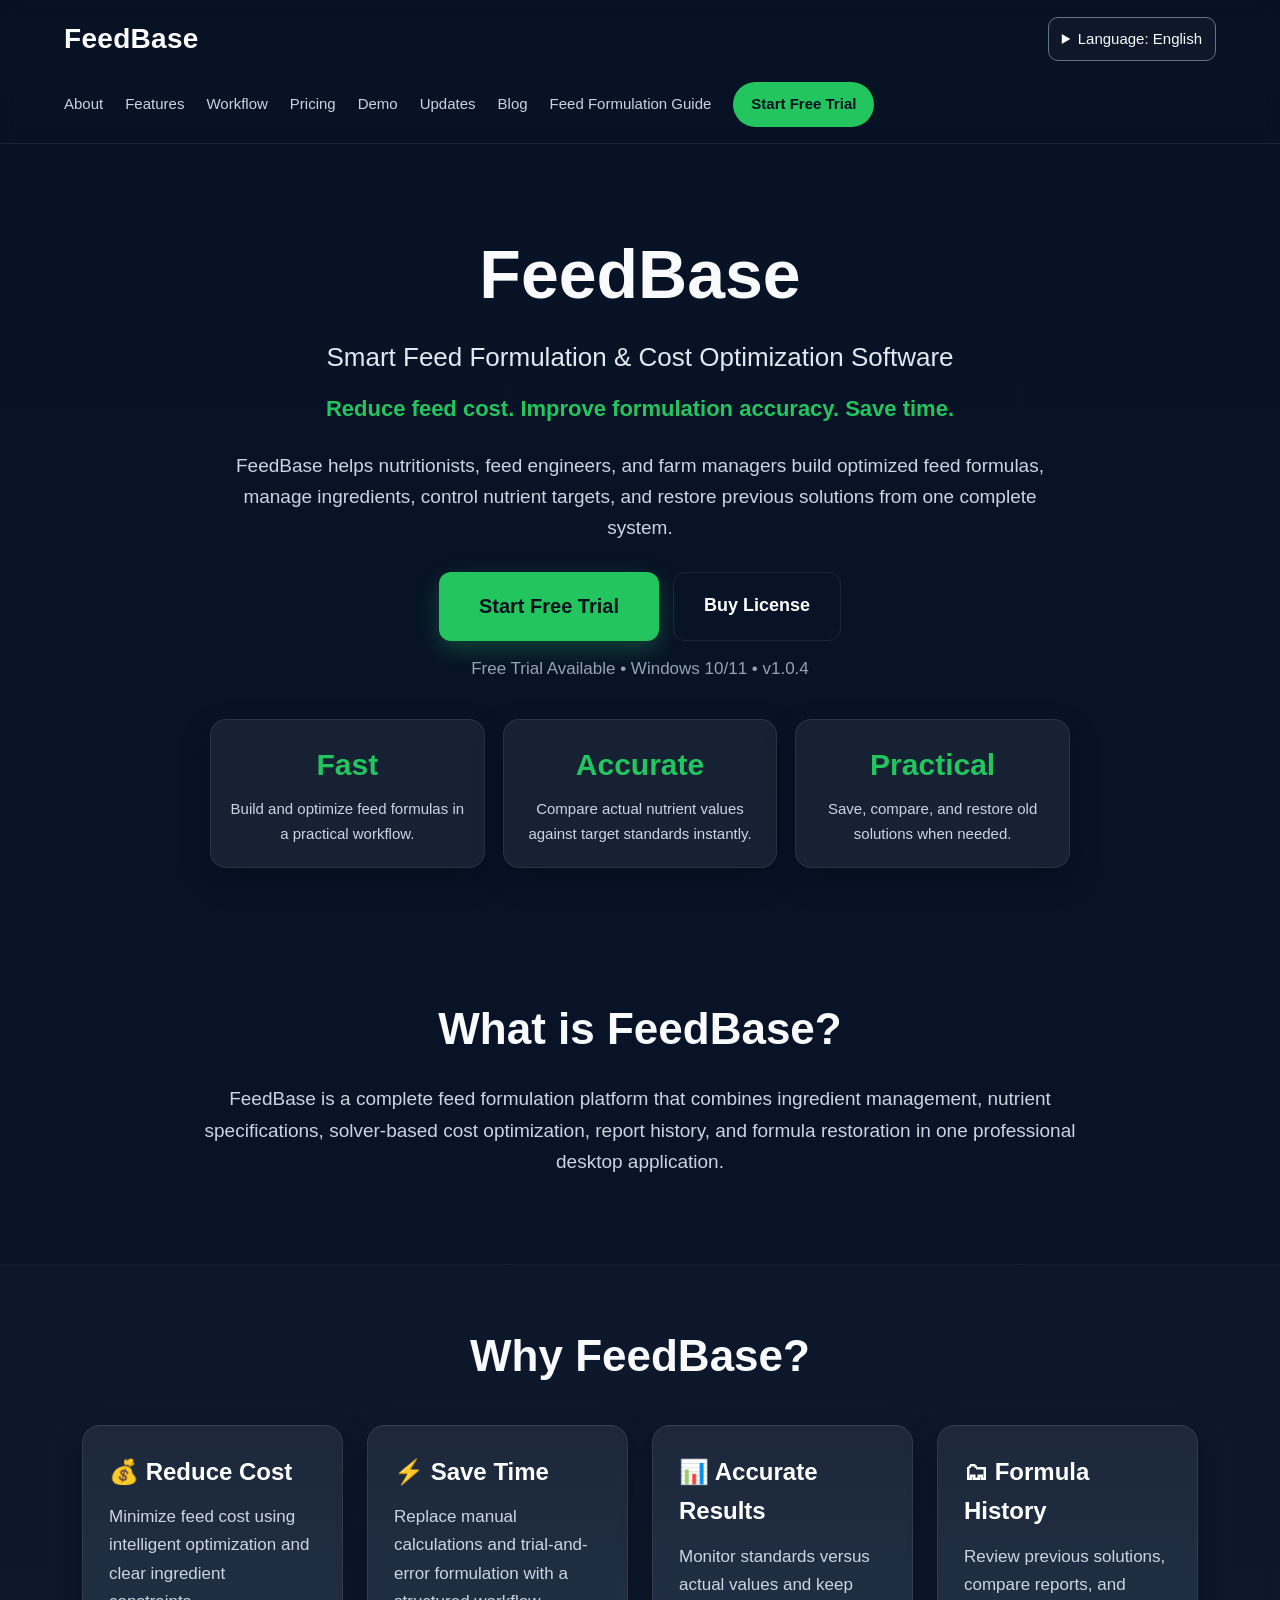
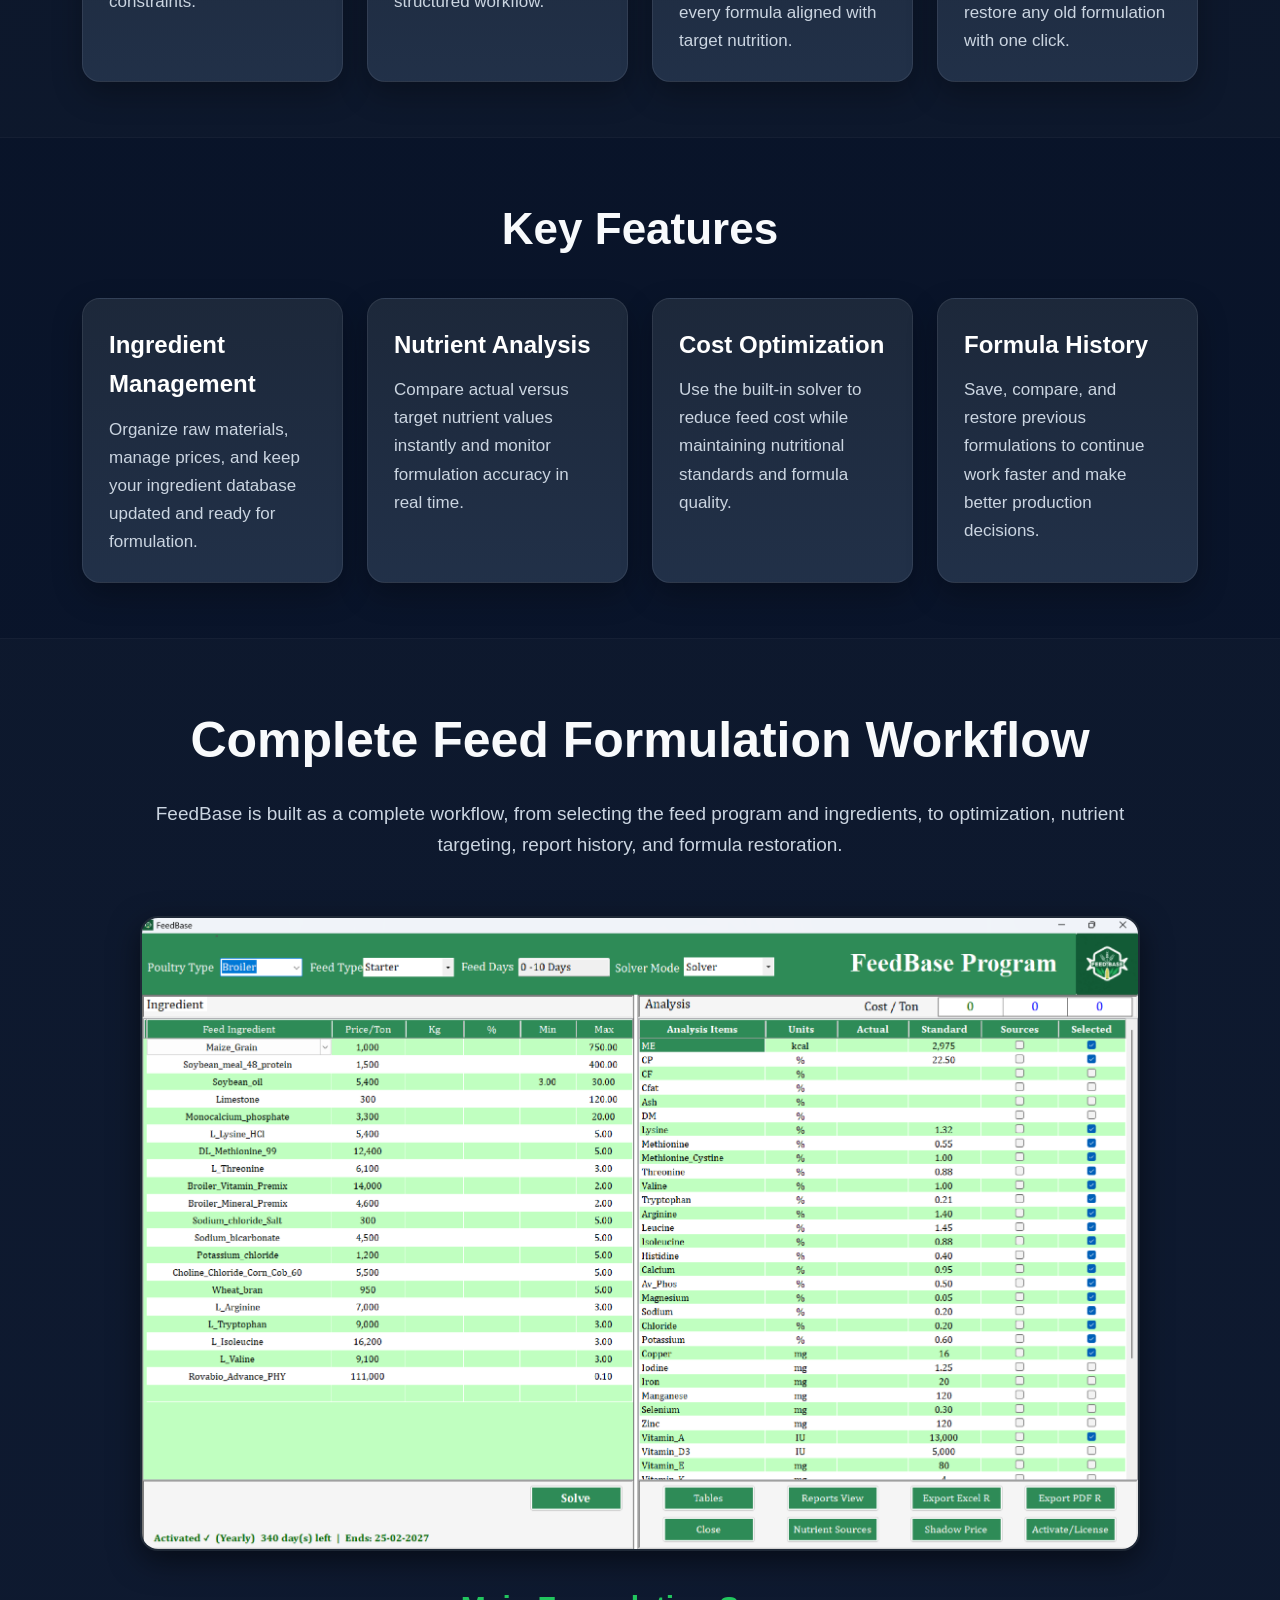
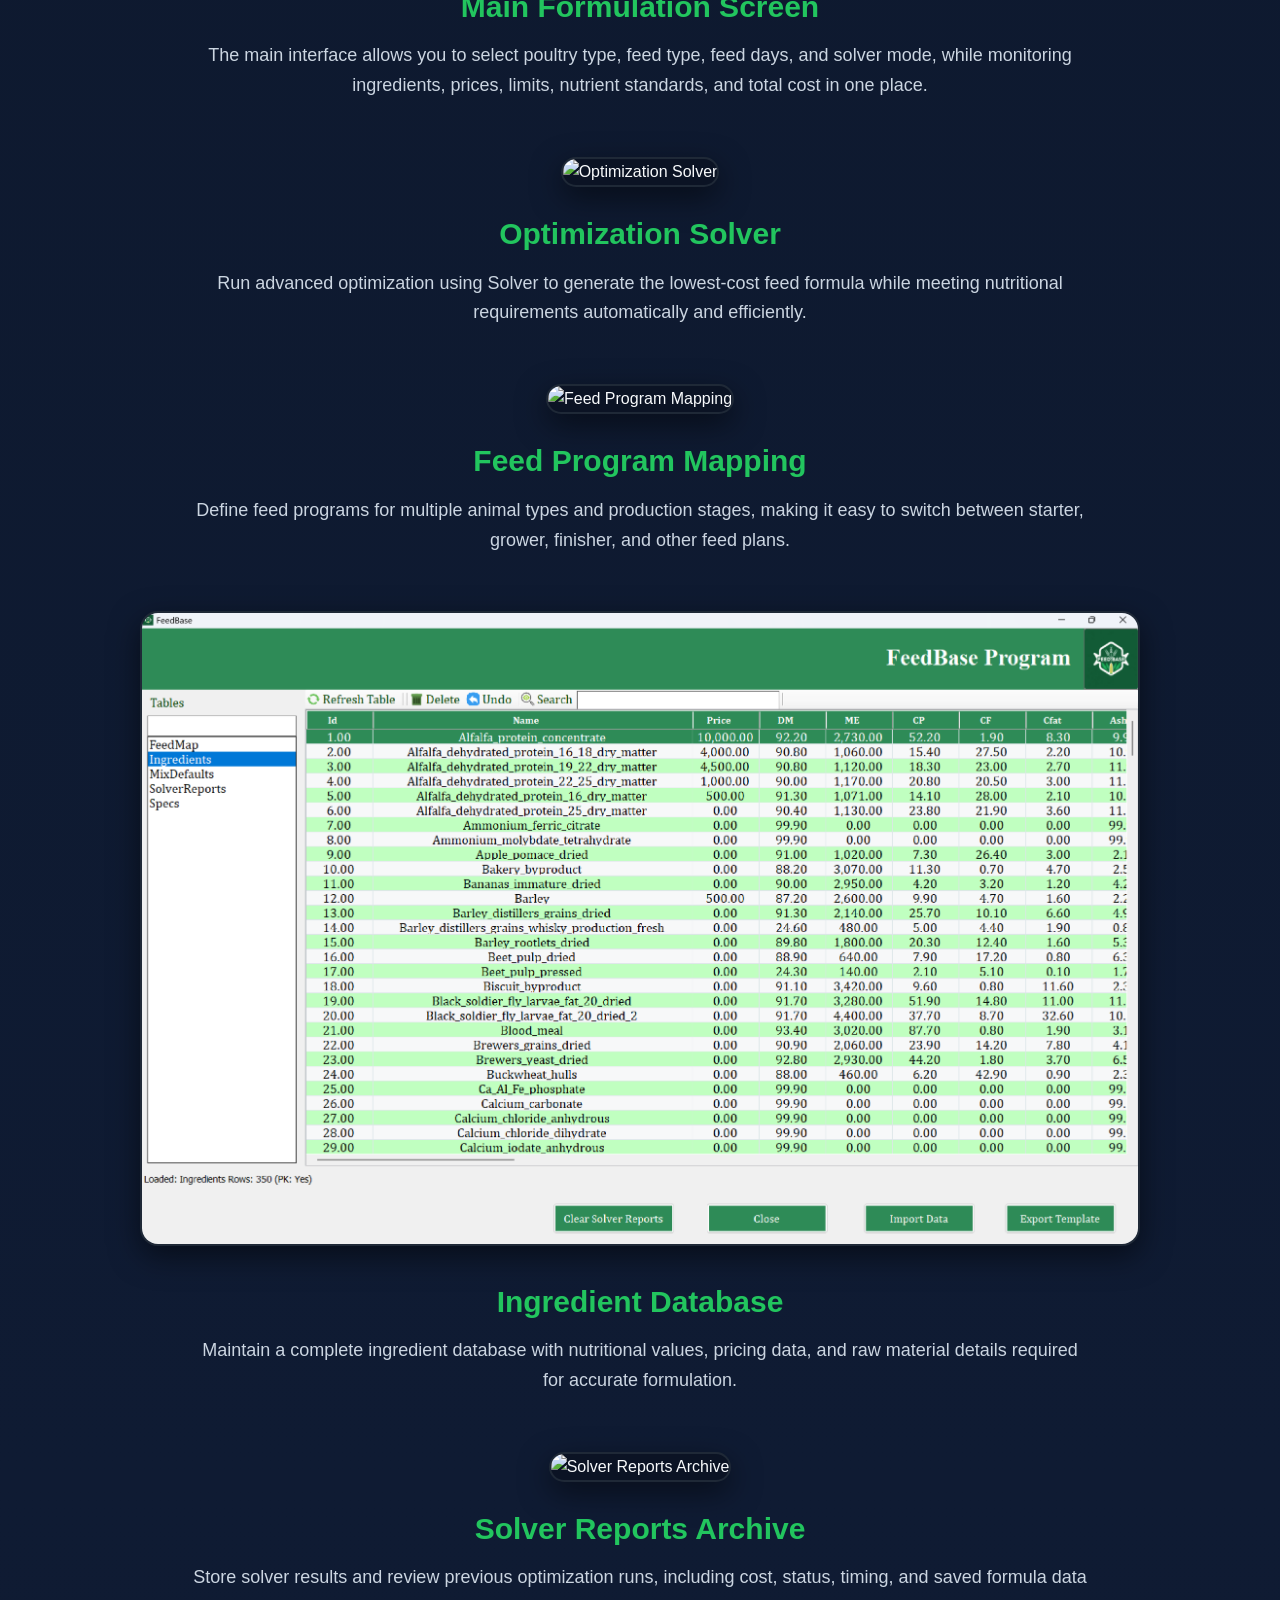
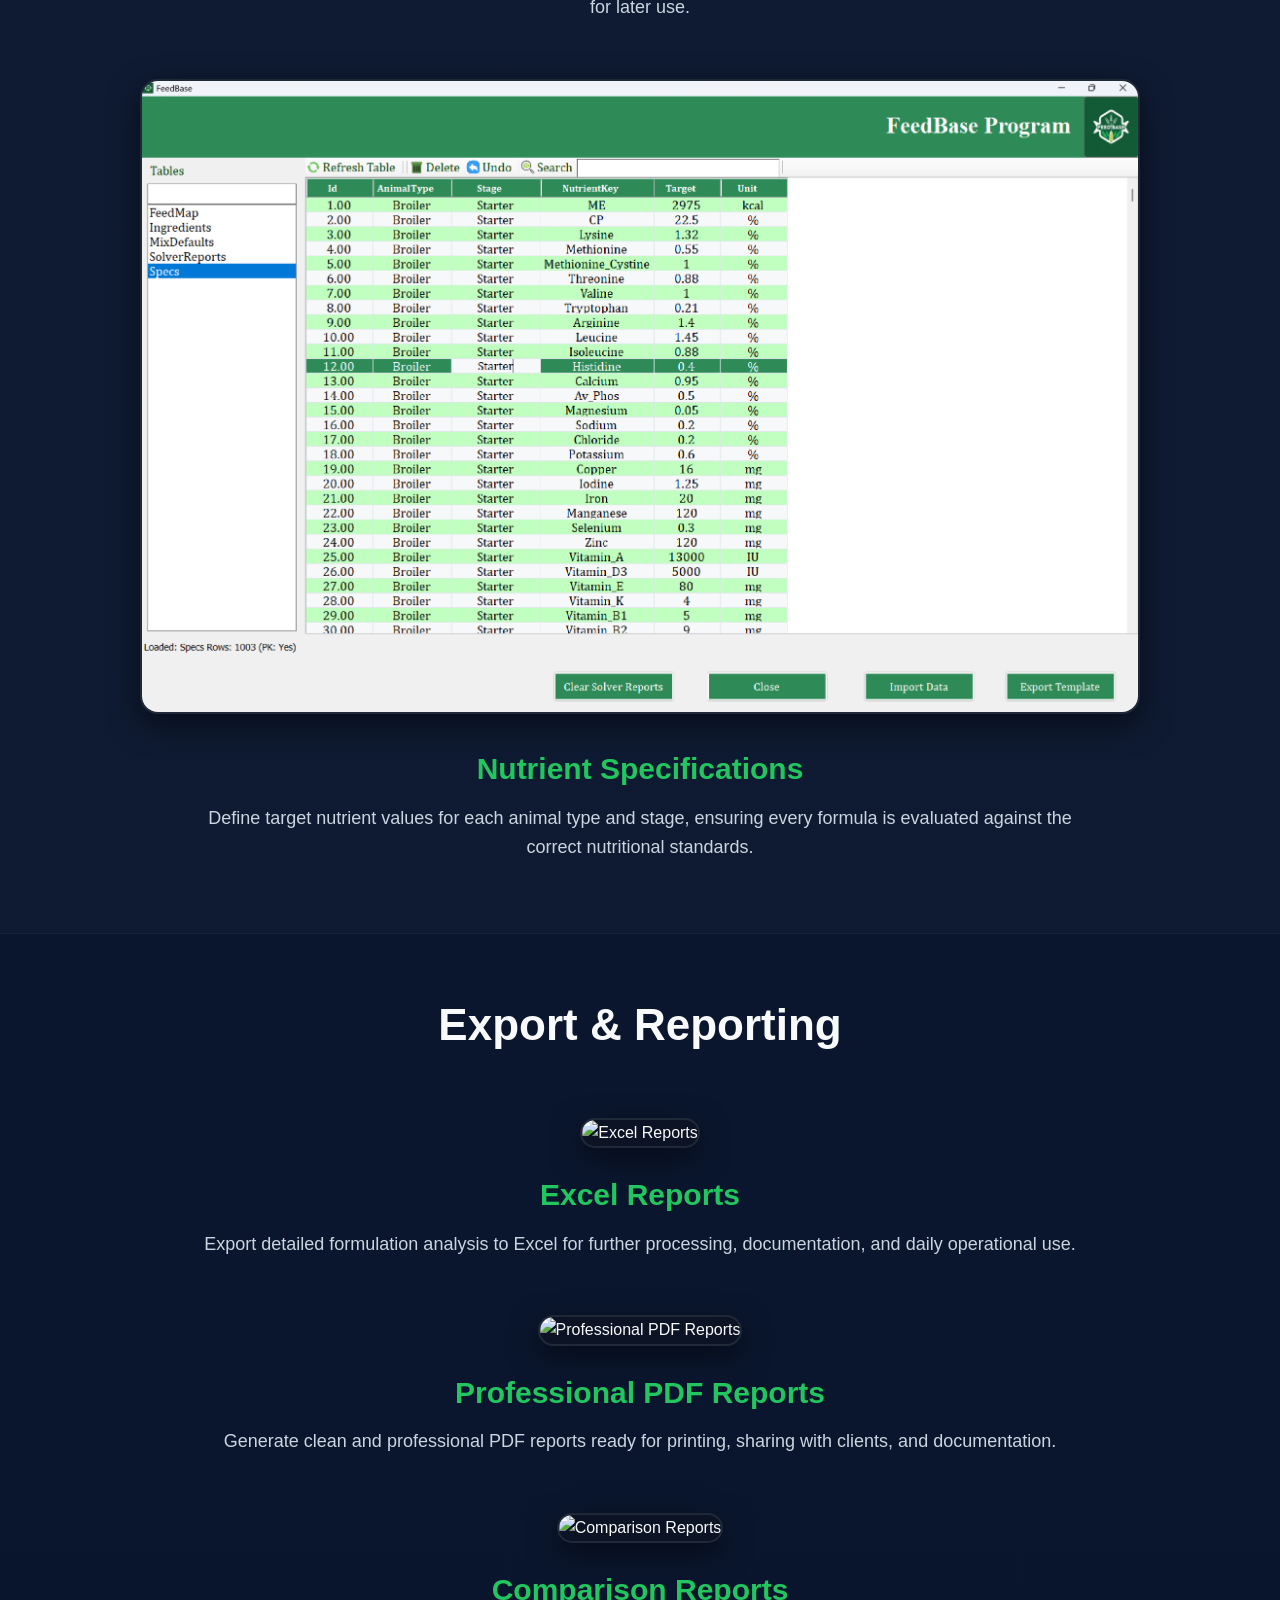
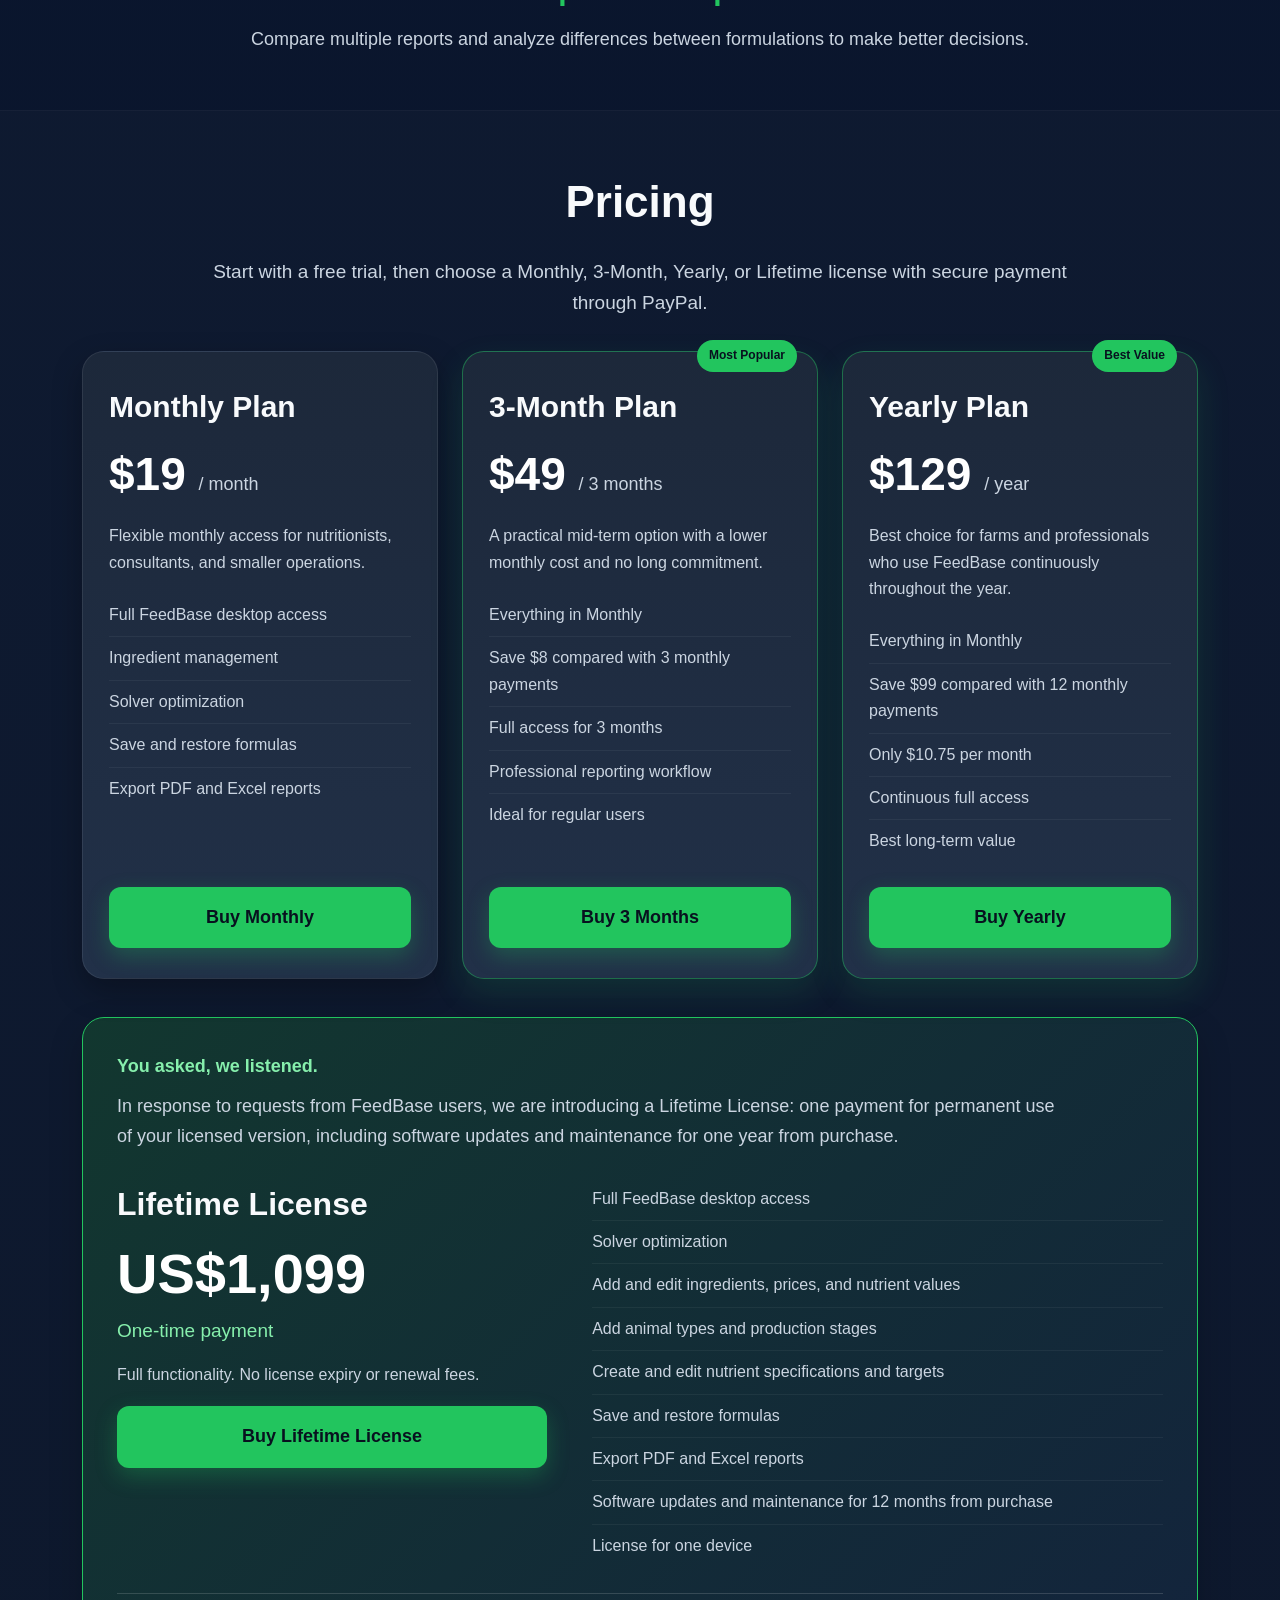
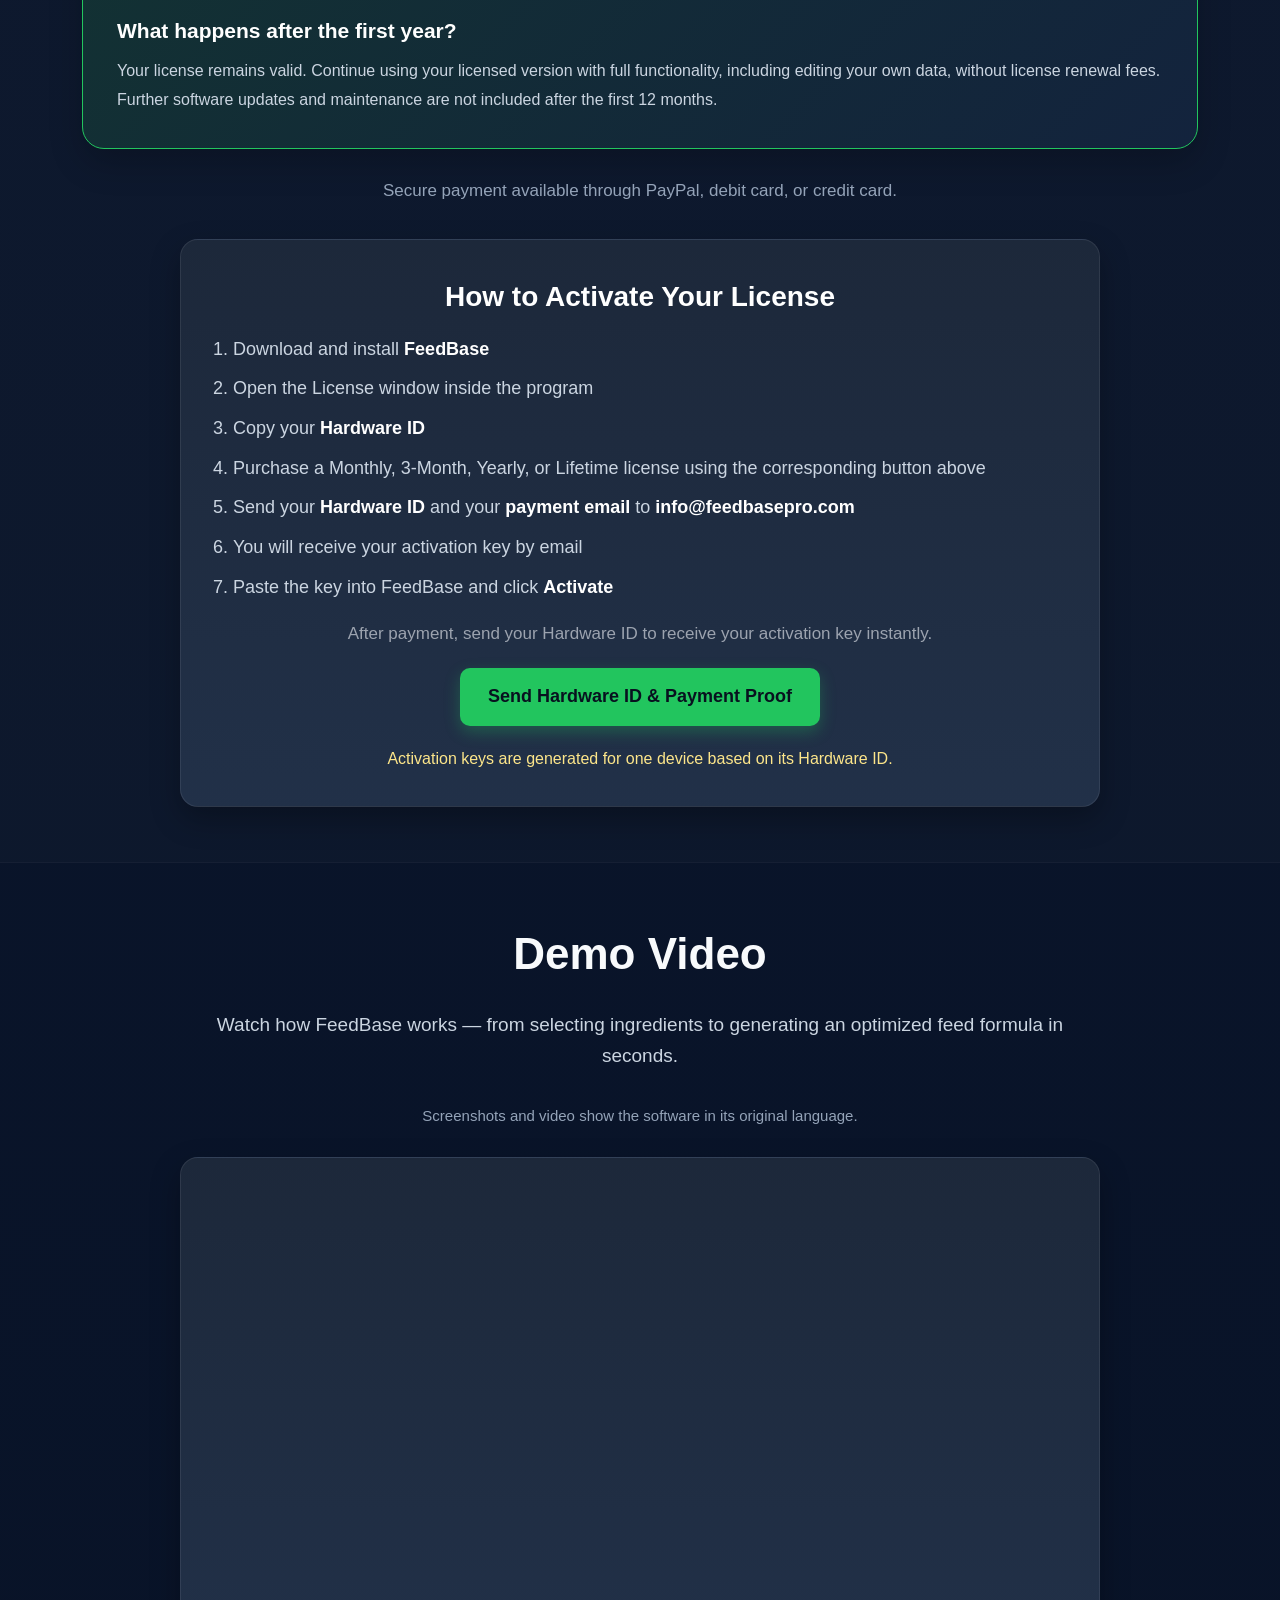
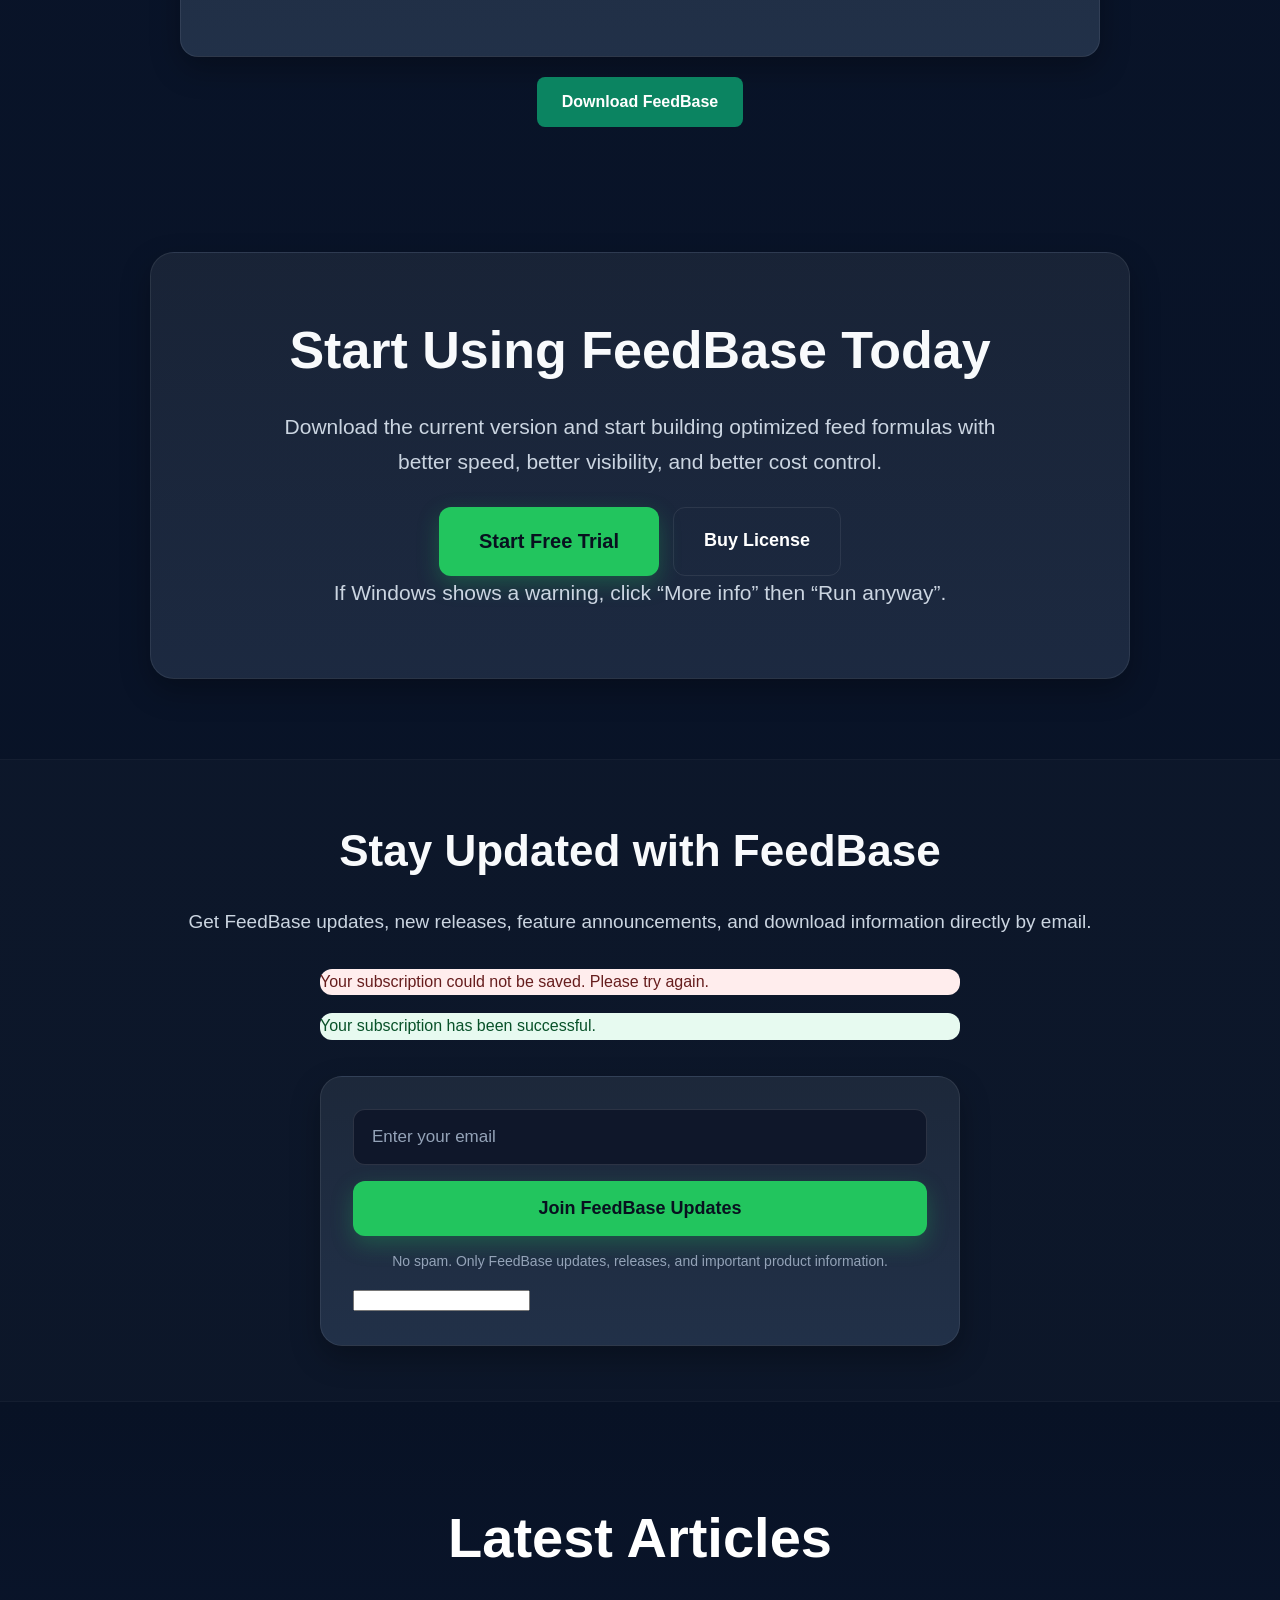
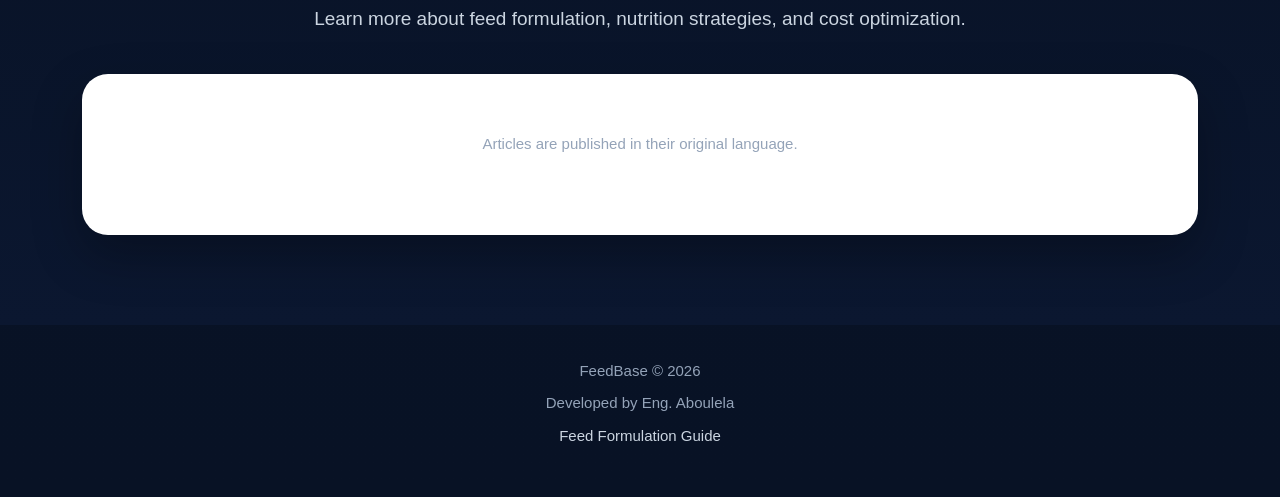
==== commit 20045ed0: "Add $1,099 lifetime license and one-year maintenance terms in six languages" ====
--- a/index.html
+++ b/index.html
@@ -1089,10 +1089,7 @@
     <div class="section section-alt" id="pricing">
         <div class="container">
             <h2 data-i18n="3">Pricing</h2>
-            <p class="lead" data-i18n="61">
-                Start with a free trial, then choose the plan that fits your operation.
-                Monthly, 3-month, and yearly licenses are available with secure payment through PayPal.
-            </p>
+            <p class="lead" data-i18n="61">Start with a free trial, then choose a Monthly, 3-Month, Yearly, or Lifetime license with secure payment through PayPal.</p>
 
             <div class="pricing-grid">
                 <div class="plan-card">
@@ -1179,6 +1176,36 @@
                 </div>
             </div>
 
+
+            <section class="lifetime-offer" id="lifetime" aria-labelledby="lifetime-title">
+                <p class="lifetime-kicker" data-i18n="147">You asked, we listened.</p>
+                <p class="lifetime-intro" data-i18n="148">In response to requests from FeedBase users, we are introducing a Lifetime License: one payment for permanent use of your licensed version, including software updates and maintenance for one year from purchase.</p>
+                <div class="lifetime-layout">
+                    <div class="lifetime-summary">
+                        <h3 id="lifetime-title" data-i18n="149">Lifetime License</h3>
+                        <div class="lifetime-price"><bdi dir="ltr">US$1,099</bdi></div>
+                        <p class="lifetime-payment" data-i18n="150">One-time payment</p>
+                        <p class="plan-desc" data-i18n="151">Full functionality. No license expiry or renewal fees.</p>
+                        <a class="plan-btn" href="https://www.paypal.com/ncp/payment/CDUDQPQHH2YA2" target="_blank" rel="noopener noreferrer" onclick="gtag('event','purchase_click',{event_category:'engagement',event_label:'Buy Lifetime License',plan:'lifetime',value:1099,currency:'USD'});" data-i18n="157">Buy Lifetime License</a>
+                    </div>
+                    <ul class="plan-list lifetime-features">
+                        <li data-i18n="65">Full FeedBase desktop access</li>
+                        <li data-i18n="67">Solver optimization</li>
+                        <li data-i18n="152">Add and edit ingredients, prices, and nutrient values</li>
+                        <li data-i18n="153">Add animal types and production stages</li>
+                        <li data-i18n="154">Create and edit nutrient specifications and targets</li>
+                        <li data-i18n="68">Save and restore formulas</li>
+                        <li data-i18n="69">Export PDF and Excel reports</li>
+                        <li data-i18n="155">Software updates and maintenance for 12 months from purchase</li>
+                        <li data-i18n="156">License for one device</li>
+                    </ul>
+                </div>
+                <div class="lifetime-terms">
+                    <h4 data-i18n="158">What happens after the first year?</h4>
+                    <p data-i18n="159">Your license remains valid. Continue using your licensed version with full functionality, including editing your own data, without license renewal fees. Further software updates and maintenance are not included after the first 12 months.</p>
+                </div>
+            </section>
+
             <p class="pricing-note" data-i18n="90">Secure payment available through PayPal, debit card, or credit card.</p>
 
             <div class="steps-box">
@@ -1187,7 +1214,7 @@
                     <li data-i18n="92">Download and install <strong>FeedBase</strong></li>
                     <li data-i18n="93">Open the License window inside the program</li>
                     <li data-i18n="94">Copy your <strong>Hardware ID</strong></li>
-                    <li data-i18n="95">Purchase a Monthly, 3-Month, or Yearly license using one of the buttons above</li>
+                    <li data-i18n="95">Purchase a Monthly, 3-Month, Yearly, or Lifetime license using the corresponding button above</li>
                     <li data-i18n="96">Send your <strong>Hardware ID</strong> and your <strong>payment email</strong> to <strong>info@feedbasepro.com</strong></li>
                     <li data-i18n="97">You will receive your activation key by email</li>
                     <li data-i18n="98">Paste the key into FeedBase and click <strong>Activate</strong></li>
--- a/locales/languages.css
+++ b/locales/languages.css
@@ -12,7 +12,8 @@
 [dir="rtl"] .sib-form-message-panel{text-align:right!important}
 [dir="rtl"] .plan-price{direction:ltr;unicode-bidi:isolate;text-align:right}
 [lang="ur"] body{line-height:1.9;font-family:"Noto Nastaliq Urdu","Noto Naskh Arabic",Tahoma,Arial,sans-serif}
-[lang="ar"] body{font-family:Tahoma,Arial,sans-serif}
+[lang="ar"] body{font-family:Calibri,"Segoe UI",Tahoma,Arial,sans-serif}
+[lang="ar"] input,[lang="ar"] button,[lang="ar"] .sib-form-message-panel{font-family:Calibri,"Segoe UI",Tahoma,Arial,sans-serif!important}
 .nav-links{min-width:0;justify-content:flex-start}
 .nav-links a{overflow-wrap:anywhere}
 @media(max-width:900px){.nav-links{gap:12px}.language-switcher{align-self:flex-start}.language-switcher nav{inset-inline-start:0;inset-inline-end:auto}}
@@ -21,3 +22,15 @@
 
 [lang="ur"] h1,[lang="ur"] h2,[lang="ur"] h3{line-height:1.65}
 .pricing-grid{grid-template-columns:repeat(auto-fit,minmax(min(280px,100%),1fr))}
+
+/* Lifetime license: permanent use with 12 months of updates and maintenance. */
+.lifetime-offer{margin-top:38px;padding:34px;border:1px solid #22c55e;border-radius:22px;background:linear-gradient(135deg,#12372f,#13233d);box-shadow:0 14px 34px #0003;scroll-margin-top:120px}
+.lifetime-kicker{color:#86efac;font-weight:700;margin:0 0 10px;font-size:18px}
+.lifetime-intro{color:#cbd5e1;max-width:950px;font-size:18px;margin:0 0 26px}
+.lifetime-layout{display:grid;grid-template-columns:minmax(0,1fr) minmax(0,1.3fr);gap:36px;align-items:start}
+.lifetime-summary h3{font-size:32px;margin:0 0 12px}.lifetime-price{font-size:clamp(38px,6vw,56px);line-height:1.15;font-weight:700;color:#fff}
+.lifetime-payment{color:#86efac;margin:8px 0;font-size:19px}.lifetime-summary .plan-btn{max-width:430px}
+.lifetime-features{margin:0}.lifetime-terms{margin-top:26px;padding-top:20px;border-top:1px solid #ffffff26;color:#cbd5e1}
+.lifetime-terms h4{font-size:21px;color:#fff;margin:0 0 8px}.lifetime-terms p{margin:0;line-height:1.8}
+.lifetime-offer a:focus-visible{outline:3px solid white;outline-offset:4px}
+@media(max-width:700px){.lifetime-offer{padding:24px 18px}.lifetime-layout{grid-template-columns:1fr;gap:22px}.lifetime-summary h3{font-size:28px}.lifetime-intro{font-size:17px}}
